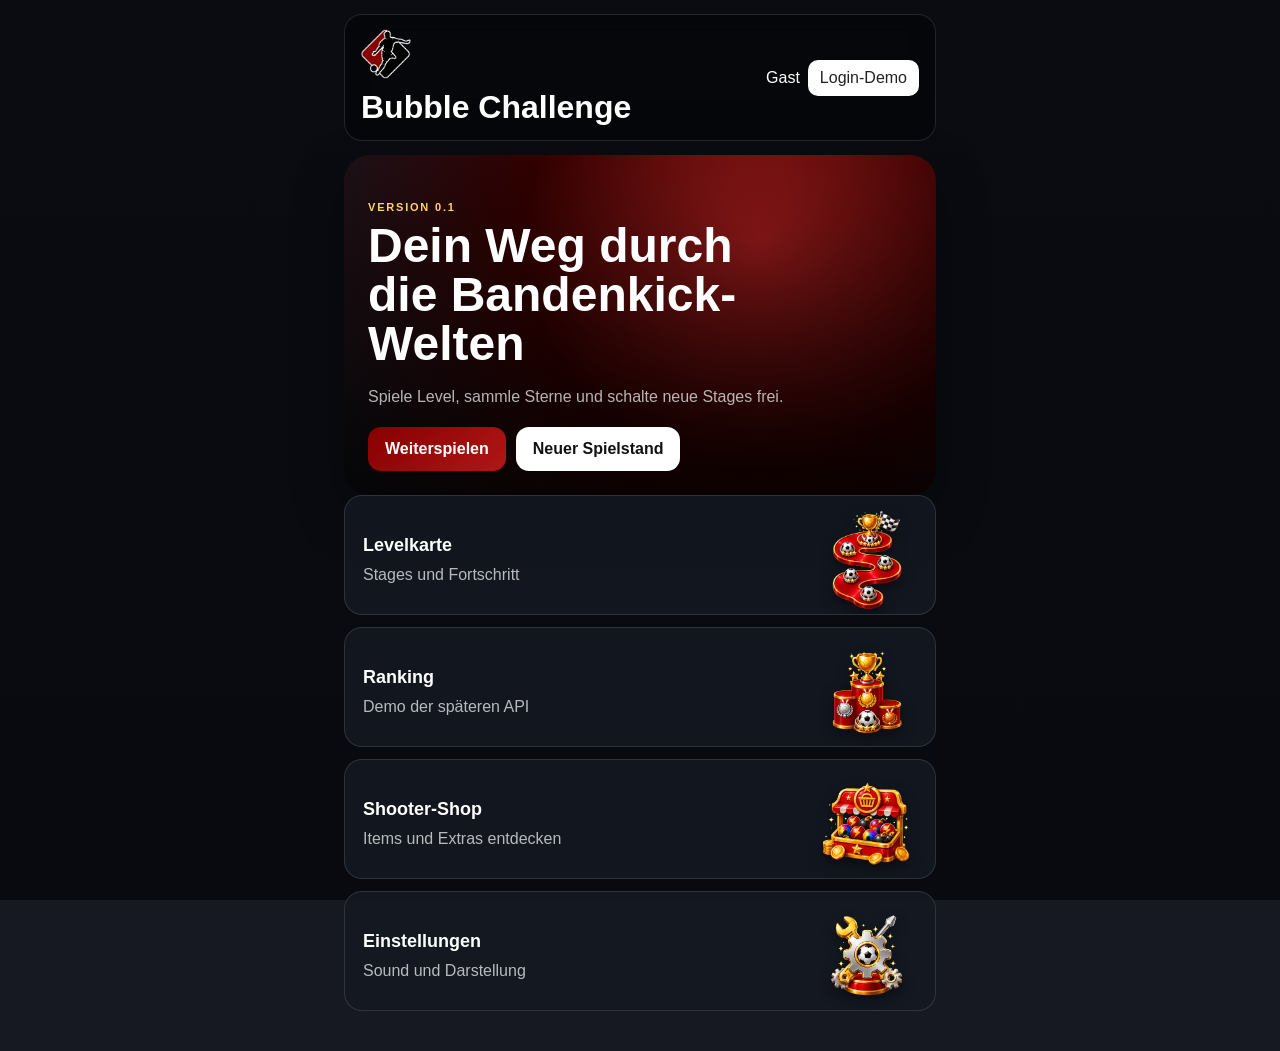
==== index-1.html @ 8bb531a6 "Glücksrad bis Animation unten fertig" ====
<!DOCTYPE html>
<html lang="de">
<head>
  <meta charset="UTF-8">
  <meta name="viewport" content="width=device-width, initial-scale=1.0">

  <title>Bandenkick Bubble Challenge</title>

  <link rel="stylesheet" href="style.css">
</head>

<body>
<div id="app">
  <header class="app-header">
    <div class="brand-block">
      <img src="assets/logos/LigaLogoBordered.png" class="game-logo" alt="Bandenkick Logo">
      <h1>Bubble Challenge</h1>
    </div>

    <div class="profile-block">
      <span id="profileName">Gast</span>
      <button id="loginButton" class="small-button">Login-Demo</button>
    </div>
  </header>

  <main>
    <section id="homeScreen" class="screen">
      <div class="hero-card">
        <div class="hero-content">
          <span class="eyebrow">VERSION 0.1</span>
          <h2>Dein Weg durch die Bandenkick-Welten</h2>
          <p>
            Spiele Level, sammle Sterne und schalte neue Stages frei.
          </p>

          <div class="hero-actions">
            <button id="continueButton" class="primary-button">Weiterspielen</button>
            <button id="newGameButton" class="secondary-button">Neuer Spielstand</button>
          </div>
        </div>
      </div>

      <div class="home-grid">
        <button
    id="openMapButton"
    class="menu-card has-image">

    <div class="menu-card-text">

        <strong>
            Levelkarte
        </strong>

        <span>
            Stages und Fortschritt
        </span>

    </div>

    <img
        class="menu-card-image"
        src="assets/ui/levelkarte-bandenkick.png"
        alt="Levelkarte und Fortschritt"
        draggable="false">

</button>

        <button
    id="openRankingButton"
    class="menu-card has-image">

    <div class="menu-card-text">

        <strong>
            Ranking
        </strong>

        <span>
            Demo der späteren API
        </span>

    </div>

    <img
        class="menu-card-image"
        src="assets/ui/ranking-bandenkick.png"
        alt="Ranking und Bestenliste"
        draggable="false">

</button>
        <button
    id="openShopButton"
    class="menu-card has-image">

    <div class="menu-card-text">

        <strong>
            Shooter-Shop
        </strong>

        <span>
            Items und Extras entdecken
        </span>

    </div>

    <img
        class="menu-card-image"
        src="assets/ui/shop-bandenkick.png"
        alt="Shooter-Shop mit Items und Extras"
        draggable="false">

</button>

        <button
    id="openSettingsButton"
    class="menu-card has-image">

    <div class="menu-card-text">

        <strong>
            Einstellungen
        </strong>

        <span>
            Sound und Darstellung
        </span>

    </div>

    <img
        class="menu-card-image"
        src="assets/ui/einstellungen-bandenkick.png"
        alt="Einstellungen"
        draggable="false">

</button>
      </div>
    </section>

    <section id="mapScreen" class="screen hidden">
      <div class="screen-toolbar">
        <button class="back-button" data-back="home">← Start</button>
        <div>
          <span class="eyebrow">FORTSCHRITT</span>
          <h2 id="stageTitle">Stage 1</h2>
        </div>
        <span id="starCounter">0 ⭐</span>
      </div>

      <div id="stageBanner" class="stage-banner">
        <button id="previousStage" aria-label="Vorherige Stage">‹</button>
        <div>
          <strong id="stageName">Bandenkick Arena</strong>
          <span id="stageRange">Level 1–10</span>
        </div>
        <button id="nextStage" aria-label="Nächste Stage">›</button>
      </div>

      <div class="progress-card">
        <div class="progress-labels">
          <span id="progressText">0 von 10 abgeschlossen</span>
          <span id="progressPercent">0 %</span>
        </div>
        <div class="progress-track">
          <div id="progressFill"></div>
        </div>
      </div>

      <div id="levelMap" class="level-map"></div>
    </section>

    <section id="levelScreen" class="screen hidden">
      <div class="screen-toolbar">
        <button class="back-button" data-back="map">← Karte</button>
        <div>
          <span class="eyebrow">LEVELVORSCHAU</span>
          <h2 id="selectedLevelTitle">Level 1</h2>
        </div>
        <span id="selectedStageBadge">Stage 1</span>
      </div>

      <div class="level-preview-card">
        <div id="levelPreviewGraphic" class="level-preview-graphic">
          <h3 id="levelGoalTitle">Ziel</h3>
          <p id="levelGoalText">Erreiche 1.0000 Punkte</p>
         <div id="previewBubbles" class="preview-bubbles"></div>
        <div class="level-data">

    <div class="level-stat">
        <span>Farben</span>
        <strong id="levelColors">3</strong>
    </div>

    <div class="level-stat">
        <span>Zielpunkte</span>
        <strong id="levelTarget">1.000</strong>
    </div>

    <div class="level-stat">
        <span>Beste Sterne</span>
        <strong id="levelBest">–</strong>
    </div>

</div>

        <button id="startLevelButton" class="primary-button">
          Level starten
        </button>
      </div>
    </section>

    <section id="playScreen" class="screen hidden">
      <div class="screen-toolbar">
        <button id="leaveGameButton" class="back-button">← Level</button>
        <div>
          <span class="eyebrow">BUBBLE ENGINE</span>
          <h2 id="playLevelTitle">Level 1</h2>
        </div>
        <div class="play-toolbar-actions">

    <span id="playScore">
        0 Punkte
    </span>

    <button
        id="settingsItemButton"
        class="play-settings-button"
        type="button"
        aria-label="Einstellungen öffnen"
        title="Einstellungen">
        &#9881;
    </button>

</div>
      </div>

      <div class="game-hud">
        <div><span>Ziel</span><strong id="targetScoreDisplay">1.000</strong></div>
        <div><span>Schüsse</span><strong id="shotsDisplay">0</strong></div>
        <div><span>Farben</span><strong id="colorsDisplay">3</strong></div>
      </div>

    <div id="gameContainer" class="game-container">
        <canvas id="gameCanvas" width="480" height="700"></canvas>
    
    
    

<div class="item-bar-wrapper">

    <div class="item-bar">

        <button
            id="switchItemButton"
            class="item-bar-button switch-item locked-item"
            type="button"
            disabled
            aria-label="Ball Switch – gesperrt bis Level 5">
            <img src="assets/ui/ballswitch.png" alt="Ball Switch">
            <span class="item-info-button" data-item="ballswitch">
                i
            </span>
            <span class="item-count">3</span>
            <span class="item-lock-icon" aria-hidden="true">🔒</span>
        </button>

        <button
            id="rainbowItemButton"
            class="item-bar-button rainbow-item locked-item"
            type="button"
            disabled
            aria-label="Regenbogenball – gesperrt bis Level 15">
            <img src="assets/ui/rainbow-ball.png" alt="Regenbogenball">
            <span class="item-info-button" data-item="rainbow">
                i
            </span>
            <span class="item-count">3</span>
            <span class="item-lock-icon" aria-hidden="true">🔒</span>
        </button>

        <button
            id="aimItemButton"
            class="item-bar-button aim-item locked-item"
            type="button"
            disabled
            aria-label="Zielhilfe – gesperrt bis Level 25">
            <img src="assets/ui/lupe.png" alt="Zielhilfe">
            <span class="item-info-button" data-item="aim">
                i
            </span>
            <span class="item-count">3</span>
            <span class="item-lock-icon" aria-hidden="true">🔒</span>
        </button>

        <button
            id="bombItemButton"
            class="item-bar-button bomb-item locked-item"
            type="button"
            disabled
            aria-label="Bombenball – gesperrt bis Level 35">
            <img src="assets/ui/bomb-ball.png" alt="Bombenball">
            <span class="item-info-button" data-item="bomb">
                i
            </span>
            <span class="item-count">3</span>
            <span class="item-lock-icon" aria-hidden="true">🔒</span>
        </button>

        <button
            id="thunderItemButton"
            class="item-bar-button thunder-item locked-item"
            type="button"
            disabled
            aria-label="Thunder Ball – gesperrt bis Level 45">
            <img src="assets/ui/thunder-ball.png" alt="Thunder Ball">
            <span class="item-info-button" data-item="thunder">
                i
            </span>
            <span class="item-count">3</span>
            <span class="item-lock-icon" aria-hidden="true">🔒</span>
        </button>

    </div>

</div>

</div>
 <div
    id="winResultOverlay"
    class="game-result-overlay victory-impact-overlay hidden">

    <div
        class="victory-impact-flash"
        aria-hidden="true">
    </div>

    <div
        class="victory-impact-particles"
        aria-hidden="true">

        <span style="--x:-180px; --y:-130px; --r:-130deg; --delay:0.04s;"></span>
        <span style="--x:-105px; --y:-190px; --r:90deg; --delay:0.10s;"></span>
        <span style="--x:-30px; --y:-215px; --r:160deg; --delay:0.02s;"></span>
        <span style="--x:75px; --y:-195px; --r:220deg; --delay:0.13s;"></span>
        <span style="--x:165px; --y:-125px; --r:280deg; --delay:0.07s;"></span>
        <span style="--x:205px; --y:-25px; --r:350deg; --delay:0.16s;"></span>
        <span style="--x:175px; --y:105px; --r:430deg; --delay:0.05s;"></span>
        <span style="--x:85px; --y:175px; --r:500deg; --delay:0.12s;"></span>
        <span style="--x:0px; --y:210px; --r:570deg; --delay:0.02s;"></span>
        <span style="--x:-95px; --y:175px; --r:640deg; --delay:0.15s;"></span>
        <span style="--x:-175px; --y:100px; --r:710deg; --delay:0.08s;"></span>
        <span style="--x:-210px; --y:-15px; --r:780deg; --delay:0.18s;"></span>

    </div>

    <div class="game-result-card victory-impact-card">

        <span class="eyebrow victory-impact-eyebrow">
            ERGEBNIS
        </span>

        <div
            id="itemUnlockReward"
            class="item-unlock-reward hidden"
            aria-live="polite">

            <span class="item-unlock-title">
                ITEM FREIGESCHALTET!
            </span>

            <div class="item-unlock-image-wrapper">

                <span
                    class="item-unlock-glow"
                    aria-hidden="true">
                </span>

                <img
                    id="itemUnlockImage"
                    class="item-unlock-image"
                    alt="">

            </div>

            <strong id="itemUnlockName"></strong>

        </div>

        <div
            class="victory-impact-symbol"
            aria-hidden="true">
            ✓
        </div>

        <h3
            id="winResultTitle"
            class="victory-impact-title">
            Level geschafft!
        </h3>

        <div
            id="winResultStars"
            class="result-stars victory-impact-stars"
            aria-live="polite">
        </div>

        <p
            id="winResultText"
            class="victory-impact-text">
        </p>

        <div class="result-actions victory-impact-actions">

            <button
                id="retryLevelButton"
                class="secondary-button">
                Wiederholen
            </button>

            <button
                id="resultMapButton"
                class="primary-button">
                Zur Karte
            </button>

            <button
                id="nextLevelButton"
                class="primary-button">
                Nächstes Level
            </button>

        </div>

    </div>

</div>

      <div id="loseShotsOverlay" class="game-result-overlay hidden">
    <div class="game-result-card">
        <span class="eyebrow">ERGEBNIS</span>
        <h3 id="loseShotsTitle">Leider verloren!</h3>

        <div id="loseShotsStars" class="result-stars"></div>

        <p id="loseShotsText">
            Zu viele Schüsse verbraucht.
        </p>

        <div class="result-actions">
            <button id="retryShotsButton" class="secondary-button">
                Wiederholen
            </button>

            <button id="shotsMapButton" class="primary-button">
                Zur Karte
            </button>
        </div>
    </div>
</div>


<div id="loseBoundaryOverlay" class="game-result-overlay hidden">
    <div class="game-result-card">
        <span class="eyebrow">ERGEBNIS</span>
        <h3 id="loseBoundaryTitle">Leider verloren!</h3>

        <div class="result-stars"></div>

        <p id="loseBoundaryText">
            Die Kugeln haben die untere Spielfeldgrenze erreicht.
        </p>

        <div class="result-actions">
            <button id="retryBoundaryButton" class="secondary-button">
                Wiederholen
            </button>

            <button id="boundaryMapButton" class="primary-button">
                Zur Karte
            </button>
        </div>
    </div>
</div>

      <div id="stageCompleteOverlay" class="hidden">

    <div class="stage-complete-card">

        <div class="stage-confetti">
            🎉
        </div>

        <div class="stage-trophy">
            🏆
        </div>

        <h2>Glückwunsch!</h2>

        <h3 id="stageCompleteName">
            Stage geschafft!
        </h3>

        <p id="stageCompleteText">
            Du hast diese Themenwelt gemeistert!
        </p>

        <div class="stage-stars" id="stageCompleteStars">
            ⭐⭐⭐
        </div>

        <button id="stageCompleteButton">
            Weiter
        </button>

    </div>

    </div>

      <!--
    
      <p class="info-note">
        Mit Maus oder Finger zielen und zum Schießen tippen. Mindestens
        drei gleichfarbige Kugeln entfernen sich.
      </p>
      
      -->
    </section>

    <section id="themesScreen" class="screen hidden">
      <div class="screen-toolbar">
        <button class="back-button" data-back="home">← Start</button>
        <div>
          <span class="eyebrow">DESIGN</span>
          <h2>Themes</h2>
        </div>
        <span id="activeThemeLabel">Arena</span>
      </div>

      <div id="themeList" class="theme-list"></div>

      <div class="config-help">
        <h3>Eigene Grafiken</h3>
        <p>
          Später trägst du in der JavaScript-Datei unter
          <code>GAME_CONFIG.assets</code> nur die URLs deiner Bilder ein.
        </p>
      </div>
    </section>

    <section id="rankingScreen" class="screen hidden">
      <div class="screen-toolbar">
        <button class="back-button" data-back="home">← Start</button>
        <div>
          <span class="eyebrow">BANDENKICK</span>
          <h2>Ranking-Demo</h2>
        </div>
        <span>Top 10</span>
      </div>

      <div id="rankingList" class="ranking-list"></div>

      <p class="info-note">
        Aktuell sind dies Demodaten. Später kommen sie über die
        Bandenkick-API aus eurer Datenbank.
      </p>
    </section>

    <section id="shopScreen" class="screen hidden">

    <div class="screen-toolbar">

        <button
            class="back-button"
            data-back="home">
            ← Start
        </button>

        <div>
            <span class="eyebrow">BANDENKICK</span>
            <h2>Shooter-Shop</h2>
        </div>

        <span>SHOP</span>

</div>

<div
    id="shopOffers"
    class="shop-offers">
</div>

</section>

    <section id="settingsScreen" class="screen hidden">
      <div class="screen-toolbar">
        <button class="back-button" data-back="home">← Start</button>
        <div>
          <span class="eyebrow">OPTIONEN</span>
          <h2>Einstellungen</h2>
        </div>
        <span>lokal</span>
      </div>

      <div class="settings-card">
        <label>
          <span>Musik</span>
          <input id="musicSetting" type="checkbox">
        </label>

        <label>
          <span>Soundeffekte</span>
          <input id="soundSetting" type="checkbox">
        </label>

        <label>
          <span>Zielhilfe</span>
          <input id="aimSetting" type="checkbox">
        </label>
        <div class="setting-row">
              <div class="speed-option" data-speed="slow">Langsam</div>
              <div class="speed-option active" data-speed="normal">Normal</div>
              <div class="speed-option" data-speed="fast">Schnell</div>
        </div>

        <button id="resetProgressButton" class="danger-button">
          Spielstand zurücksetzen
        </button>
      </div>
    </section>
  </main>

  <div id="itemInfoPopup" class="item-info-popup hidden">

    <div class="item-info-card">

        <button id="closeItemInfo">
            ✕
        </button>


        <img id="itemInfoImage">


        <h2 id="itemInfoTitle">
            Ball Switch
        </h2>


        <p id="itemInfoText">
            Tausche deine aktuelle Kugel mit der nächsten Kugel.
        </p>
    </div>

</div>

  <div id="toast" class="toast hidden"></div>
</div>

<script type="module" src="./script.js"></script>
<script type="module" src="./js/main.js"></script>

</body>
</html>
---- style.css ----
:root {
  --brand: #860000;
  --brand-dark: #530000;
  --silver: #656f7c;
  --gold: #ffd45c;
  --green: #2dbb69;
  --page-bg: #161921;
  --card-bg: rgba(20, 24, 34, 0.88);
  --text: #ffffff;
  --muted: rgba(255, 255, 255, 0.7);
  --app-background: none;
  --stage-background: none;
  --map-background: none;
}

* {
  box-sizing: border-box;
}

body {
  margin: 0;
  min-height: 100vh;
  color: var(--text);
  font-family: Arial, Helvetica, sans-serif;
  background:
    linear-gradient(rgba(7, 9, 14, 0.84), rgba(7, 9, 14, 0.94)),
    var(--app-background),
    var(--page-bg);
  background-size: cover;
  background-position: center;
  background-attachment: fixed;
}

button,
input {
  font: inherit;
}

button {
  border: 0;
  cursor: pointer;
}

button:disabled {
  cursor: not-allowed;
  opacity: 0.35;
}

.hidden {
  display: none !important;
}

#app {
  width: min(100%, 620px);
  min-height: 100vh;
  margin: 0 auto;
  padding: 14px 14px 40px;
}

.app-header,
.screen-toolbar {
  display: flex;
  align-items: center;
  justify-content: space-between;
  gap: 12px;
  padding: 14px 16px;
  border: 1px solid rgba(255, 255, 255, 0.12);
  border-radius: 18px;
  background: rgba(0, 0, 0, 0.38);
  backdrop-filter: blur(10px);
}

.app-header {
  margin-bottom: 14px;
}

.brand-kicker,
.eyebrow {
  color: var(--gold);
  font-size: 11px;
  font-weight: 900;
  letter-spacing: 1.8px;
}

.brand-block h1,
.screen-toolbar h2 {
  margin: 3px 0 0;
}

.profile-block {
  display: flex;
  align-items: center;
  gap: 8px;
}

.small-button,
.back-button {
  padding: 9px 12px;
  border-radius: 10px;
  color: #222;
  background: #fff;
}

.hero-card {
  min-height: 340px;
  display: flex;
  align-items: flex-end;
  padding: 24px;
  overflow: hidden;
  border-radius: 26px;
  background:
    linear-gradient(180deg, rgba(0, 0, 0, 0.08), rgba(0, 0, 0, 0.78)),
    var(--hero-background, none),
    radial-gradient(circle at 70% 25%, #a51c1c, #360000 48%, #151821);
  background-size: cover;
  background-position: center;
  box-shadow: 0 20px 50px rgba(0, 0, 0, 0.35);
}

.hero-content h2 {
  max-width: 420px;
  margin: 7px 0 10px;
  font-size: clamp(30px, 7vw, 48px);
  line-height: 1.02;
}

.hero-content p {
  max-width: 430px;
  color: var(--muted);
  line-height: 1.5;
}

.hero-actions,
.test-actions {
  display: flex;
  flex-wrap: wrap;
  gap: 10px;
  margin-top: 18px;
}

.primary-button,
.secondary-button,
.test-actions button,
.danger-button {
  padding: 13px 17px;
  border-radius: 13px;
  font-weight: 800;
}

.primary-button {
  color: #fff;
  background: linear-gradient(135deg, var(--brand), #b11616);
}

.secondary-button {
  color: #111;
  background: #fff;
}

.home-grid {
  display: grid;
  grid-template-columns: 1fr;
  gap: 12px;
}

.menu-card {
  min-height: 118px;
  padding: 18px;
  text-align: left;
  border: 1px solid rgba(255, 255, 255, 0.12);
  border-radius: 18px;
  color: #fff;
  background: var(--card-bg);
}

.menu-card strong,
.menu-card span {
  display: block;
}

.menu-card strong {
  margin-bottom: 8px;
  font-size: 18px;
}

.menu-card span {
  color: var(--muted);
  line-height: 1.35;
}

.screen-toolbar {
  margin-bottom: 12px;
}

.stage-banner {
  display: grid;
  grid-template-columns: 48px 1fr 48px;
  align-items: center;
  gap: 10px;
  min-height: 135px;
  padding: 18px;
  text-align: center;
  border-radius: 22px;
  background:
    linear-gradient(rgba(82, 0, 0, 0.55), rgba(20, 0, 0, 0.78)),
    var(--stage-background),
    linear-gradient(135deg, var(--brand), var(--brand-dark));
  background-size: cover;
  background-position: center;
}

.stage-banner button {
  width: 46px;
  height: 46px;
  padding: 0;
  border-radius: 50%;
  color: #fff;
  font-size: 28px;
  background: rgba(255, 255, 255, 0.16);
}

.stage-banner strong,
.stage-banner span {
  display: block;
}

.stage-banner strong {
  margin-bottom: 6px;
  font-size: 24px;
}

.stage-banner span {
  color: var(--muted);
}

.progress-card,
.level-preview-card,
.play-placeholder,
.config-help,
.settings-card {
  margin-top: 12px;
  padding: 18px;
  border: 1px solid rgba(255, 255, 255, 0.12);
  border-radius: 20px;
  background: var(--card-bg);
}

.progress-labels {
  display: flex;
  justify-content: space-between;
  gap: 10px;
}

.progress-track {
  height: 14px;
  margin-top: 10px;
  overflow: hidden;
  border-radius: 999px;
  background: rgba(255, 255, 255, 0.12);
}

#progressFill {
  width: 0;
  height: 100%;
  border-radius: inherit;
  background: linear-gradient(90deg, #f08b27, var(--gold));
  transition: width 0.35s ease;
}

.level-map {
  position: relative;
  width: 100%;
  max-width: 530px;
  aspect-ratio: 9 / 16;
  margin: 0 auto;
  overflow: hidden;
  border-radius: 28px;

  background-position: center;
  background-size: 100% 100%;
  background-repeat: no-repeat;
  background-image:
    linear-gradient(rgba(17, 20, 32, 0.32), rgba(17, 20, 32, 0.72)),
    var(--map-background),
    linear-gradient(#596882, #252a3d);
}

.level-row {
  position: absolute;
  display: flex;
  align-items: center;
  justify-content: center;
  min-height: 66px;
  width: 66px;
  padding: 0;
  transform: translate(-50%, -50%);
}

/* Positionen der zehn Level auf der Map */

.level-row:nth-child(1) {
  left: 20%;
  top: 7%;
}

.level-row:nth-child(2) {
  left: 37%;
  top: 19%;
}

.level-row:nth-child(3) {
  left: 60%;
  top: 22%;
}

.level-row:nth-child(4) {
  left: 72%;
  top: 35%;
}

.level-row:nth-child(5) {
  left: 50%;
  top: 45%;
}

.level-row:nth-child(6) {
  left: 30%;
  top: 53%;
}

.level-row:nth-child(7) {
  left: 20%;
  top: 68%;
}

.level-row:nth-child(8) {
  left: 47%;
  top: 73%;
}

.level-row:nth-child(9) {
  left: 70%;
  top: 82%;
}

.level-row:nth-child(10) {
  left: 50%;
  top: 94%;
}

.level-button {
  position: relative;
  width: 62px;
  height: 62px;
  padding: 0;
  border: 4px solid rgba(255, 255, 255, 0.72);
  border-radius: 50%;
  color: #fff;
  font-size: 19px;
  font-weight: 900;
  background: linear-gradient(#ffbd49, #e56f16);
  box-shadow: 0 6px 0 #993e0f, 0 11px 20px rgba(0, 0, 0, 0.35);
}

.level-button.completed {
  background: linear-gradient(#68e194, #219d58);
  box-shadow: 0 6px 0 #126d39, 0 11px 20px rgba(0, 0, 0, 0.35);
}

.level-button.current {
  animation: pulse 1.35s infinite;
}

.level-button.locked {
  background: linear-gradient(#737373, #3d3d3d);
  box-shadow: 0 6px 0 #202020, 0 11px 20px rgba(0, 0, 0, 0.35);
}

.level-stars {
  position: absolute;
  top: -19px;
  left: 50%;
  width: 90px;
  transform: translateX(-50%);
  color: var(--gold);
  font-size: 16px;
  letter-spacing: -2px;
}

.level-preview-card {
  text-align: center;
}

.level-preview-graphic {
  min-height: 230px;
  display: grid;
  place-items: center;
  border-radius: 18px;
  background:
    linear-gradient(rgba(0, 0, 0, 0.12), rgba(0, 0, 0, 0.48)),
    var(--level-background, none),
    linear-gradient(135deg, #4e596d, #202432);
  background-size: cover;
  background-position: center;
}

#levelGoalText {
    width: min(calc(100% - 28px), 420px);

    margin: 0;
    padding: 13px 17px;

    border-radius: 13px;

    color: #ffffff;
    background: linear-gradient(
        135deg,
        var(--brand),
        #b11616
    );

    font-size: 16px;
    font-weight: 800;
    line-height: 1.35;
    text-align: center;

    box-shadow: 0 6px 18px rgba(0, 0, 0, 0.35);
}

.preview-bubbles {

display:flex;

justify-content:center;

align-items:center;

gap:6px;

width:100%;

margin:10px 0;

}

.preview-bubbles img {

  width:clamp(24px, 7vw, 32px);

  height:clamp(24px, 7vw, 32px);
  
  object-fit:contain;
  
  display:block;

}

.level-data {

    display:grid;

    grid-template-columns:repeat(3, 1fr);

    gap:6px;

    width:100%;

    margin-top:12px;

}

.level-stat {

    display:flex;

    flex-direction:column;

    align-items:center;

    justify-content:center;

    min-width:0;

}


.level-stat span {

    white-space:nowrap;

    font-size:12px;

}


.level-stat strong {

    white-space:nowrap;

    font-size:18px;

}

.level-data div {

  display:flex;

  justify-content:center;

  align-items:center;

  gap:6px;

  min-width:0;

  white-space:nowrap;

}

.level-data strong {

  white-space:nowrap;

  font-size:18px;

}

.level-data span {

  white-space:nowrap;

  font-size:14px;

}

.info-note {
  color: var(--muted);
  font-size: 13px;
  line-height: 1.5;
}

.play-placeholder {
  text-align: center;
}

.placeholder-board {
  position: relative;
  min-height: 430px;
  padding-top: 35px;
  overflow: hidden;
  border-radius: 20px;
  background:
    linear-gradient(rgba(0, 0, 0, 0.05), rgba(0, 0, 0, 0.45)),
    var(--game-background, none),
    linear-gradient(#4b5870, #171b27);
  background-size: cover;
  background-position: center;
}

.placeholder-row {
  display: flex;
  justify-content: center;
  gap: 7px;
  margin-bottom: 7px;
}

.placeholder-row.shifted {
  transform: translateX(20px);
}

.placeholder-row i {
  width: 36px;
  height: 36px;
}

.placeholder-row i:nth-child(2n) {
  background: radial-gradient(circle at 30% 25%, #fff, #ffd548 25%, #9a6e00 76%);
}

.placeholder-row i:nth-child(3n) {
  background: radial-gradient(circle at 30% 25%, #fff, #4a95ff 25%, #16417a 76%);
}

.placeholder-cannon {
  position: absolute;
  bottom: 28px;
  left: 50%;
  transform: translateX(-50%);
  color: #fff;
  font-size: 70px;
}

.theme-list {
  position: relative;

  display: grid;

  grid-template-columns: repeat(2, 1fr);

  width: 60%;

  margin: 0 auto;

  grid-auto-rows: 150px;

  gap: 0;

  padding: 30px 0 80px;
}

.theme-card.active {
  border-color: var(--gold);
}

.theme-card strong,
.theme-card span {
  display: block;
}

.theme-card span {
  margin-top: 5px;
  color: rgba(255, 255, 255, 0.78);
}

.ranking-list {
  overflow: hidden;
  border-radius: 18px;
  background: var(--card-bg);
}

.ranking-row {
  display: grid;
  grid-template-columns: 48px 1fr auto;
  gap: 10px;
  align-items: center;
  padding: 14px 16px;
  border-bottom: 1px solid rgba(255, 255, 255, 0.08);
}

.ranking-row.me {
  background: rgba(134, 0, 0, 0.45);
}

.settings-card {
  display: grid;
  gap: 12px;
}

.settings-card label {
  display: flex;
  align-items: center;
  justify-content: space-between;
  gap: 12px;
  padding: 15px;
  border-radius: 14px;
  background: rgba(255, 255, 255, 0.07);
}

.settings-card input {
  width: 22px;
  height: 22px;
}

.danger-button {
  margin-top: 8px;
  color: #fff;
  background: #a21c1c;
}

.toast {
  position: fixed;
  right: 20px;
  bottom: 20px;
  left: 20px;
  width: min(calc(100% - 40px), 440px);
  margin: 0 auto;
  padding: 14px 16px;
  border-radius: 14px;
  color: #151515;
  text-align: center;
  font-weight: 800;
  background: #fff;
  box-shadow: 0 15px 40px rgba(0, 0, 0, 0.35);
}

code {
  color: var(--gold);
}

@keyframes pulse {
  0%, 100% { transform: scale(1); }
  50% { transform: scale(1.12); }
}

@media (max-width: 500px) {
  .home-grid {
    grid-template-columns: 1fr;
  }

  .app-header {
    align-items: flex-start;
  }

  .profile-block {
    flex-direction: column;
    align-items: flex-end;
  }

  .level-data {
    grid-template-columns: 1fr;
  }
}


/* =========================================================
   VERSION 0.2 – BUBBLE-SHOOTER-ENGINE
   ========================================================= */

.game-hud {
  display: grid;
  grid-template-columns: repeat(3, 1fr);
  gap: 9px;
  margin-bottom: 10px;
}

.game-hud div {
  padding: 11px 8px;
  text-align: center;
  border: 1px solid rgba(255,255,255,.1);
  border-radius: 13px;
  background: rgba(0,0,0,.35);
}

.game-hud span,
.game-hud strong {
  display: block;
}

.game-hud span {
  margin-bottom: 4px;
  color: var(--muted);
  font-size: 11px;
  text-transform: uppercase;
  letter-spacing: 1px;
}

.game-container {
  position: relative;
  overflow: hidden;
  border-radius: 22px;
  background:
    linear-gradient(rgba(0,0,0,.08), rgba(0,0,0,.32)),
    var(--game-background, none),
    linear-gradient(#4b5870, #171b27);
  background-size: cover;
  background-position: center;
  box-shadow: 0 18px 44px rgba(0,0,0,.35);
}

#gameCanvas {
  display: block;
  width: 100%;
  height: auto;
  touch-action: none;
}

.game-result-overlay {
    position: fixed;
    inset: 0;

    display: flex;
    justify-content: center;
    align-items: center;

    padding: 20px;

    background: rgba(0,0,0,.68);

    z-index: 9999;
}

.game-result-card {

    width: min(90vw, 420px);

    max-height: 85vh;

    overflow-y: auto;

    padding: 24px;

    text-align:center;

    border-radius:22px;

    color:#1c1c1c;

    background:#fff;

    box-shadow:0 20px 50px rgba(0,0,0,.4);
}

.game-result-card h3 {
  margin: 8px 0;
  font-size: 20px;
}

.result-stars {
  margin: 10px 0;
  color: #f3b51b;
  font-size: 40px;
  letter-spacing: 4px;
}

.result-actions {
  display: flex;
  justify-content: center;
  gap: 3px;
  margin-top: 18px;
}

.game-logo {
  width: 50px;
  height: auto;
  display: block;
  margin-bottom: 10px;
}

.theme-card {

  width: 105px;
  height: 105px;

  padding: 10px;

  display:flex;
  justify-content:center;
  align-items:center;

  position:relative;

  border:3px solid transparent;
  border-radius:18px;

  overflow:visible;

}

.theme-card-text {

  position:absolute;

  top:125px;

  width:150px;

  display:flex;
  flex-direction:column;

  align-items:center;

  text-align:center;

}

.theme-card-logo {

  width:75px;
  height:75px;

  object-fit:contain;

}

.theme-card-status {
  justify-self: end;
  white-space: nowrap;
}

.speed-options {
    display: grid;
    grid-template-columns: repeat(3, 1fr);
    gap: 10px;
    width: 100%;
}

.speed-option {
    padding: 14px 6px;
    text-align: center;
    background: #252833;
    border: 2px solid transparent;
    border-radius: 14px;
    font-size: 16px;
    cursor: pointer;
    user-select: none;
}

.speed-option.active {
    border-color: #860000;
    background: #30252a;
}

.item-bar-wrapper {

    width:100%;

    display:flex;

    justify-content:center;

    overflow:hidden;

}

.item-bar {

    display:flex;

    justify-content:flex-start;
    align-items:center;

    gap:10px;

    width:max-content;

    min-width:100%;

    padding:10px 14px;

    margin:10px auto 0;

    overflow-x:auto;

    scrollbar-width:none;

}

.item-bar::-webkit-scrollbar {
    display:none;
}


.item-bar-button {
    position: relative;

    width: 58px;
    height: 58px;

    display: flex;
    justify-content: center;
    align-items: center;

    border: 2px solid rgba(255, 255, 255, 0.25);
    border-radius: 14px;
    background: rgba(255, 255, 255, 0.1);

    font-size: 25px;
    cursor: pointer;
}

.item-bar-button img {
    width: 44px;
    height: 44px;
    object-fit: contain;
}

.item-count {
    position: absolute;
    right: -5px;
    bottom: -5px;

    min-width: 22px;
    height: 22px;
    padding: 0 4px;

    display: flex;
    justify-content: center;
    align-items: center;

    border-radius: 50%;
    background: #860000;
    color: white;

    font-size: 13px;
    font-weight: bold;
}

.item-lock-icon {
    display: none;
}

.item-bar-button.locked-item {
    opacity: 1;
    color: #fff;
    font-size: 27px;
    cursor: not-allowed;
    border-color: rgba(255, 255, 255, 0.72);
    background: linear-gradient(#737373, #3d3d3d);
    box-shadow: 0 5px 0 #202020, 0 9px 16px rgba(0, 0, 0, 0.35);
}

.item-bar-button.locked-item img,
.item-bar-button.locked-item .item-info-button,
.item-bar-button.locked-item .item-count {
    display: none;
}

.item-bar-button.locked-item .item-lock-icon {
    display: block;
}

/* ==========================
   STAGE COMPLETE POPUP
========================== */

#stageCompleteOverlay {
    position: fixed;
    inset: 0;
    background: rgba(0,0,0,0.75);
    display: flex;
    align-items: center;
    justify-content: center;
    z-index: 9999;
}


#stageCompleteOverlay.hidden {
    display: none;
}


.stage-complete-card {

    width: 320px;
    max-width: 85%;

    background: white;
    border-radius: 24px;

    padding: 30px;

    text-align: center;

    animation: stagePopup 0.6s ease-out;

    box-shadow:
    0 0 40px rgba(255,180,0,0.6);
}


.stage-confetti {
    font-size: 45px;

    animation:
    confettiBounce 1s infinite;
}


.stage-trophy {

    font-size: 70px;

    animation:
    trophyPulse 1.2s infinite;
}


#stageCompleteOverlay h2 {

    font-size: 32px;
    margin: 10px 0;

}


#stageCompleteOverlay h3 {

    color:#860000;
    font-size:24px;

}


.stage-stars {

    font-size:35px;
    margin:20px;

}


#stageCompleteButton {

    background:#860000;
    color:white;

    border:none;

    padding:12px 30px;

    border-radius:20px;

    font-size:18px;

}


@keyframes stagePopup {

    0% {

        transform:scale(0.3);
        opacity:0;

    }


    70% {

        transform:scale(1.1);

    }


    100% {

        transform:scale(1);
        opacity:1;

    }

}


@keyframes trophyPulse {

    0%,100% {

        transform:scale(1);

    }

    50% {

        transform:scale(1.15);

    }

}


@keyframes confettiBounce {

    0%,100% {

        transform:translateY(0);

    }

    50% {

        transform:translateY(-15px);

    }

}

/* =========================================================
   DESKTOP / LAPTOP – SPIELFELD AN BILDSCHIRMHÖHE ANPASSEN
   Die mobile Ansicht bleibt unverändert.
   ========================================================= */

@media (min-width: 768px) {

  #playScreen .game-container {
    /*
     * Verfügbare Höhe:
     * 100vh minus Header, Toolbar, HUD, Itembar und Abstände.
     *
     * Canvas-Verhältnis:
     * 480 / 700
     */
    width: min(
      100%,
      calc((100vh - 245px) * 480 / 700)
    );

    max-width: 530px;
    margin-left: auto;
    margin-right: auto;
  }

  #playScreen #gameCanvas {
    display: block;
    width: 100%;
    height: auto;
  }

  #playScreen .item-bar {
    width: 100%;
  }
}

.theme-active-mark {

position:absolute;

top:-10px;
right:-10px;

width:30px;
height:30px;

display:flex;
align-items:center;
justify-content:center;

border-radius:50%;

background:var(--gold);
color:#111;

font-weight:900;

}

.theme-path-arrow {

    display:flex;
    align-items:center;
    justify-content:center;

    font-size:22px;

    color:var(--gold);

    pointer-events:none;

    z-index:10;

}

.preview-ball-image {
    width:48px;
    height:48px;
    object-fit:contain;
}

.item-info-button {

    position: absolute;

    top: -10px;
    right: -10px;

    width: 20px;
    height: 20px;

    display:flex;
    justify-content:center;
    align-items:center;

    border-radius:50%;

    background:rgba(231, 213, 213, 0.9);
    opacity:65%;

    color:#222;

    font-size:14px;
    font-weight:bold;

    z-index:5;

    cursor:pointer;
}

.item-info-popup {

    position: fixed;

    inset: 0;

    display:flex;

    justify-content:center;

    align-items:center;

    background:rgba(0,0,0,0.75);

    z-index:9999;

}

.item-info-card {

    width:min(90vw,420px);

    padding:25px;

    border-radius:22px;

    background:
    linear-gradient(
    145deg,
    #1b1f2b,
    #090b10
    );

    border:2px solid var(--gold);

    color:white;

    text-align:center;

    box-shadow:
    0 20px 60px rgba(0,0,0,.8);

}

/* =========================================================
   ITEM FREIGESCHALTET – GEWINN-POPUP
   ========================================================= */

.item-unlock-reward {
    position: relative;
    overflow: hidden;

    margin: 14px 0 18px;
    padding: 14px 16px 12px;

    color: #fff;
    text-align: center;

    border: 2px solid #ffd45c;
    border-radius: 20px;

    background:
        radial-gradient(
            circle at center,
            rgba(255, 212, 92, 0.24),
            transparent 48%
        ),
        linear-gradient(
            145deg,
            #280000,
            #860000 58%,
            #3c0000
        );

    box-shadow:
        0 0 22px rgba(255, 212, 92, 0.55),
        inset 0 0 18px rgba(255, 255, 255, 0.12);

    animation:
        itemUnlockCardIn 0.7s
        cubic-bezier(0.2, 0.9, 0.3, 1.25);
}


/* Drehende Lichtstrahlen */

.item-unlock-reward::before {
    content: "";

    position: absolute;
    top: 32px;
    left: 50%;

    width: 155px;
    height: 155px;

    border-radius: 50%;

    background:
        repeating-conic-gradient(
            rgba(255, 212, 92, 0.18) 0deg 10deg,
            transparent 10deg 24deg
        );

    animation: itemUnlockRays 8s linear infinite;
}


/* Einmaliger Glanz über der Karte */

.item-unlock-reward::after {
    content: "";

    position: absolute;
    top: -30%;
    left: -60%;

    width: 35%;
    height: 160%;

    background:
        linear-gradient(
            90deg,
            transparent,
            rgba(255, 255, 255, 0.42),
            transparent
        );

    transform: rotate(18deg);

    animation: itemUnlockShine 1.4s ease-out 0.25s;
}


.item-unlock-title {
    position: relative;
    z-index: 2;

    display: block;

    color: #ffd45c;

    font-size: 18px;
    font-weight: 900;
    letter-spacing: 1.4px;

    text-shadow:
        0 2px 5px rgba(0, 0, 0, 0.8),
        0 0 12px rgba(255, 212, 92, 0.75);
}


.item-unlock-image-wrapper {
    position: relative;
    z-index: 2;

    width: 92px;
    height: 92px;

    display: grid;
    place-items: center;

    margin: 8px auto 3px;
}


.item-unlock-glow {
    position: absolute;
    inset: 5px;

    border-radius: 50%;

    background:
        radial-gradient(
            circle,
            rgba(255, 255, 255, 0.9),
            rgba(255, 212, 92, 0.42) 42%,
            transparent 72%
        );

    animation: itemUnlockGlow 1.2s ease-in-out infinite;
}


.item-unlock-image {
    position: relative;
    z-index: 3;

    width: 76px;
    height: 76px;

    object-fit: contain;

    filter:
        drop-shadow(0 5px 7px rgba(0, 0, 0, 0.65))
        drop-shadow(0 0 8px rgba(255, 212, 92, 0.7));

    animation:
        itemUnlockImageIn 0.9s
        cubic-bezier(0.2, 1.2, 0.35, 1.35);
}


#itemUnlockName {
    position: relative;
    z-index: 2;

    display: block;

    color: #fff;

    font-size: 17px;
    font-weight: 900;

    text-shadow: 0 2px 5px rgba(0, 0, 0, 0.8);
}


/* =========================================================
   ANIMATIONEN
   ========================================================= */

@keyframes itemUnlockCardIn {
    0% {
        opacity: 0;
        transform: translateY(-25px) scale(0.75);
    }

    70% {
        opacity: 1;
        transform: translateY(0) scale(1.05);
    }

    100% {
        transform: scale(1);
    }
}


@keyframes itemUnlockImageIn {
    0% {
        opacity: 0;
        transform: scale(0.15) rotate(-25deg);
    }

    65% {
        opacity: 1;
        transform: scale(1.2) rotate(7deg);
    }

    100% {
        transform: scale(1) rotate(0deg);
    }
}


@keyframes itemUnlockGlow {
    0%,
    100% {
        transform: scale(0.9);
        opacity: 0.6;
    }

    50% {
        transform: scale(1.12);
        opacity: 1;
    }
}


@keyframes itemUnlockRays {
    from {
        transform: translateX(-50%) rotate(0deg);
    }

    to {
        transform: translateX(-50%) rotate(360deg);
    }
}


@keyframes itemUnlockShine {
    from {
        left: -60%;
    }

    to {
        left: 135%;
    }
}

/* =========================================================
   EINSTELLUNGEN OBEN RECHTS IM SPIEL
   ========================================================= */

.play-toolbar-actions {
    display: flex;
    align-items: center;
    justify-content: flex-end;

    gap: 7px;

    flex-shrink: 0;
}


.play-toolbar-actions #playScore {
    text-align: right;
    line-height: 1.2;
}


.play-settings-button {
    width: 36px;
    height: 36px;

    flex: 0 0 36px;

    display: grid;
    place-items: center;

    padding: 0;

    border: 1px solid rgba(190, 195, 205, 0.2);
    border-radius: 50%;

    color: rgba(190, 195, 205, 0.75);

    background: rgba(255, 255, 255, 0.04);

    font-family: Arial, Helvetica, sans-serif;
    font-size: 25px;
    font-weight: normal;
    line-height: 1;

    box-shadow:
        inset 0 0 8px rgba(255, 255, 255, 0.03);

    transition:
        color 0.2s ease,
        background 0.2s ease,
        transform 0.15s ease;
}


.play-settings-button:hover {
    color: rgba(225, 228, 234, 0.9);
    background: rgba(255, 255, 255, 0.08);
}


.play-settings-button:active {
    transform: scale(0.9);
}


/* Etwas kompakter auf schmalen Smartphones */

@media (max-width: 420px) {

    .play-toolbar-actions {
        gap: 4px;
    }

    .play-settings-button {
        width: 32px;
        height: 32px;

        flex-basis: 32px;

        font-size: 22px;
    }

}

/* =========================================================
   GRAFIKEN AUF DEN STARTSEITEN-KARTEN
   ========================================================= */

.menu-card.has-image {
    width: 100%;
    min-height: 120px;
    height: 120px;

    display: grid;
    grid-template-columns: minmax(0, 1fr) 100px;
    align-items: center;

    gap: 12px;
    padding: 14px 18px;

    overflow: hidden;
}


.menu-card-text {
    min-width: 0;
    text-align: left;
}


.menu-card.has-image .menu-card-image {
    display: block;

    width: 100px !important;
    max-width: 100px !important;

    height: 100px !important;
    max-height: 100px !important;

    object-fit: contain;

    justify-self: end;

    pointer-events: none;

    filter:
        drop-shadow(0 5px 7px rgba(0, 0, 0, 0.45));
}

/* =========================================================
   SHOOTER-SHOP – ANGEBOTSKARTEN
   ========================================================= */

.shop-offers {
    display: grid;
    grid-template-columns: 1fr;
    gap: 16px;
    margin-top: 14px;
}

.shop-offer-card {
    width: 100%;
    overflow: hidden;

    border: 2px solid rgba(255, 255, 255, 0.16);
    border-radius: 22px;

    background:
        linear-gradient(
            145deg,
            rgba(134, 0, 0, 0.96),
            rgba(66, 0, 0, 0.96)
        );

    box-shadow:
        0 10px 24px rgba(0, 0, 0, 0.35),
        inset 0 1px 0 rgba(255, 255, 255, 0.14);
}

/* Oberer Bereich mit den vier Shop-Items */

.shop-offer-items {
    display: grid;
    grid-template-columns: repeat(4, minmax(0, 1fr));
    align-items: end;
    gap: 8px;

    padding: 16px 10px 12px;

    border-bottom: 1px solid rgba(255, 255, 255, 0.16);

    background:
        linear-gradient(
            180deg,
            rgba(255, 255, 255, 0.13),
            rgba(255, 255, 255, 0.05)
        );
}

.shop-offer-item {
    min-width: 0;

    display: flex;
    flex-direction: column;
    align-items: center;
    justify-content: flex-end;
    gap: 5px;

    text-align: center;
}

.shop-offer-item img {
    display: block;

    width: clamp(52px, 15vw, 76px);
    max-width: 100%;
    height: 70px;

    object-fit: contain;

    filter: drop-shadow(0 5px 5px rgba(0, 0, 0, 0.4));
}

.shop-offer-item strong {
    display: block;

    color: #ffffff;
    font-size: 17px;
    font-weight: 900;
    line-height: 1;

    text-shadow: 0 2px 3px rgba(0, 0, 0, 0.65);
}

/* Untere Reihe mit Paketname und Preis */

.shop-offer-footer {
    display: flex;
    align-items: center;
    justify-content: space-between;
    gap: 12px;

    min-height: 76px;
    padding: 13px 14px;
}

.shop-offer-name {
    min-width: 0;

    color: #ffffff;
    font-size: clamp(15px, 4vw, 18px);
    font-weight: 700;
    line-height: 1.15;

    text-shadow: 0 2px 3px rgba(0, 0, 0, 0.5);
}

.shop-offer-price {
    flex: 0 0 auto;

    min-width: 96px;
    padding: 9px 13px;

    border: 1px solid rgba(255, 255, 255, 0.3);
    border-radius: 999px;

    color: #ffffff;
    font-size: clamp(15px, 3.8vw, 18px);
    font-weight: 700;
    text-align: center;
    white-space: nowrap;

    background:
        linear-gradient(
            180deg,
            #43d77a,
            #159447
        );

    box-shadow:
        0 4px 8px rgba(0, 0, 0, 0.28),
        inset 0 1px 2px rgba(255, 255, 255, 0.28);

    text-shadow: 0 2px 2px rgba(0, 0, 0, 0.4);
}

/* =========================================================
   LEVELGEWINN â€“ VICTORY IMPACT
   ========================================================= */

#winResultOverlay.victory-impact-overlay {
    overflow: hidden;
    isolation: isolate;
    background:
        radial-gradient(circle at center, rgba(134, 0, 0, 0.35), transparent 48%),
        rgba(0, 0, 0, 0.82);
    backdrop-filter: blur(4px);
}

.victory-impact-flash {
    position: absolute;
    z-index: 0;
    top: 50%;
    left: 50%;
    width: 160px;
    height: 160px;
    pointer-events: none;
    border-radius: 50%;
    opacity: 0;
    background:
        radial-gradient(
            circle,
            rgba(255, 255, 255, 0.95) 0%,
            rgba(255, 212, 92, 0.85) 15%,
            rgba(134, 0, 0, 0.72) 42%,
            transparent 72%
        );
    transform: translate(-50%, -50%) scale(0.1);
}

.victory-impact-particles {
    position: absolute;
    z-index: 1;
    inset: 0;
    overflow: hidden;
    pointer-events: none;
}

.victory-impact-particles span {
    position: absolute;
    top: 50%;
    left: 50%;
    width: 8px;
    height: 20px;
    border-radius: 3px;
    opacity: 0;
    background: #ffd45c;
    box-shadow: 0 0 8px rgba(255, 212, 92, 0.8);
    transform: translate(-50%, -50%) scale(0.2) rotate(0deg);
}

.victory-impact-particles span:nth-child(3n + 2) {
    width: 7px;
    height: 14px;
    background: #ffffff;
}

.victory-impact-particles span:nth-child(3n) {
    width: 9px;
    height: 17px;
    background: #b11616;
}

#winResultOverlay .victory-impact-card {
    position: relative;
    z-index: 2;
    overflow-x: hidden;
    color: #ffffff;
    border: 2px solid rgba(255, 212, 92, 0.9);
    background:
        radial-gradient(circle at 50% 25%, rgba(255, 212, 92, 0.16), transparent 38%),
        linear-gradient(145deg, #200000, #860000 58%, #310000);
    box-shadow:
        0 0 0 5px rgba(134, 0, 0, 0.22),
        0 0 35px rgba(255, 212, 92, 0.32),
        0 25px 70px rgba(0, 0, 0, 0.75);
}

#winResultOverlay .victory-impact-card::before {
    content: "";
    position: absolute;
    z-index: 0;
    top: 42%;
    left: 50%;
    width: 430px;
    height: 430px;
    pointer-events: none;
    opacity: 0.28;
    background:
        repeating-conic-gradient(
            rgba(255, 212, 92, 0.24) 0deg 8deg,
            transparent 8deg 22deg
        );
    transform: translate(-50%, -50%);
}

#winResultOverlay .victory-impact-card::after {
    content: "";
    position: absolute;
    z-index: 1;
    top: -35%;
    left: -70%;
    width: 35%;
    height: 180%;
    pointer-events: none;
    opacity: 0;
    background:
        linear-gradient(
            90deg,
            transparent,
            rgba(255, 255, 255, 0.38),
            transparent
        );
    transform: rotate(18deg);
}

#winResultOverlay .victory-impact-card > * {
    position: relative;
    z-index: 2;
}

.victory-impact-eyebrow {
    color: #ffd45c;
}

.victory-impact-symbol {
    width: 72px;
    height: 72px;
    display: grid;
    place-items: center;
    margin: 8px auto 10px;
    border: 3px solid #ffd45c;
    border-radius: 50%;
    color: #ffffff;
    font-size: 42px;
    font-weight: 900;
    line-height: 1;
    background: linear-gradient(145deg, #c51b1b, #650000);
    box-shadow:
        0 0 0 6px rgba(255, 212, 92, 0.12),
        0 0 26px rgba(255, 212, 92, 0.6),
        inset 0 2px 3px rgba(255, 255, 255, 0.28);
    text-shadow: 0 3px 4px rgba(0, 0, 0, 0.55);
}

#winResultOverlay .victory-impact-title {
    margin: 7px 0 5px;
    color: #ffffff;
    font-size: clamp(25px, 7vw, 34px);
    font-weight: 900;
    line-height: 1.05;
    text-transform: uppercase;
    text-shadow:
        0 3px 5px rgba(0, 0, 0, 0.7),
        0 0 18px rgba(255, 212, 92, 0.45);
}

#winResultOverlay .victory-impact-stars {
    min-height: 55px;
    display: flex;
    align-items: center;
    justify-content: center;
    gap: 7px;
    margin: 7px 0;
    letter-spacing: 0;
}

.victory-impact-star {
    display: inline-block;
    color: #ffd45c;
    font-size: 45px;
    line-height: 1;
    opacity: 0;
    filter:
        drop-shadow(0 4px 3px rgba(0, 0, 0, 0.55))
        drop-shadow(0 0 8px rgba(255, 212, 92, 0.8));
    transform: translateY(-55px) scale(0.15) rotate(-35deg);
}

#winResultOverlay .victory-impact-text {
    margin: 8px 0 0;
    color: rgba(255, 255, 255, 0.88);
    font-size: 15px;
    line-height: 1.4;
}

#winResultOverlay .victory-impact-actions {
    position: relative;
    z-index: 3;
    opacity: 0;
    transform: translateY(18px);
}

#winResultOverlay.victory-impact-active {
    animation: victoryOverlayIn 0.45s ease-out both;
}

#winResultOverlay.victory-impact-active .victory-impact-flash {
    animation: victoryFlash 0.8s ease-out both;
}

#winResultOverlay.victory-impact-active .victory-impact-particles span {
    animation:
        victoryParticle 1.15s cubic-bezier(0.15, 0.72, 0.25, 1)
        var(--delay) both;
}

#winResultOverlay.victory-impact-active .victory-impact-card {
    animation:
        victoryCardImpact 0.72s cubic-bezier(0.18, 0.9, 0.28, 1.25)
        both;
}

#winResultOverlay.victory-impact-active .victory-impact-card::before {
    animation: victoryRays 8s linear infinite;
}

#winResultOverlay.victory-impact-active .victory-impact-card::after {
    animation: victoryCardShine 1.15s ease-out 0.5s both;
}

#winResultOverlay.victory-impact-active .victory-impact-symbol {
    animation:
        victorySymbolIn 0.65s cubic-bezier(0.18, 1.1, 0.3, 1.35)
        0.2s both;
}

#winResultOverlay.victory-impact-active .victory-impact-title {
    animation:
        victoryTitleIn 0.55s cubic-bezier(0.18, 0.9, 0.3, 1.2)
        0.38s both;
}

#winResultOverlay.victory-impact-active .victory-impact-star {
    animation:
        victoryStarIn 0.62s cubic-bezier(0.18, 1.05, 0.3, 1.35)
        calc(0.62s + var(--star-index) * 0.22s) both;
}

#winResultOverlay.victory-impact-active .victory-impact-text {
    animation: victoryTextIn 0.45s ease-out 1.25s both;
}

#winResultOverlay.victory-impact-active .victory-impact-actions {
    animation: victoryActionsIn 0.5s ease-out 1.45s both;
}

@keyframes victoryOverlayIn {
    from { background-color: rgba(0, 0, 0, 0); }
    to { background-color: rgba(0, 0, 0, 0.82); }
}

@keyframes victoryFlash {
    0% {
        opacity: 0;
        transform: translate(-50%, -50%) scale(0.1);
    }
    22% { opacity: 1; }
    100% {
        opacity: 0;
        transform: translate(-50%, -50%) scale(8);
    }
}

@keyframes victoryParticle {
    0% {
        opacity: 0;
        transform: translate(-50%, -50%) scale(0.2) rotate(0deg);
    }
    16% { opacity: 1; }
    100% {
        opacity: 0;
        transform:
            translate(calc(-50% + var(--x)), calc(-50% + var(--y)))
            scale(0.8)
            rotate(var(--r));
    }
}

@keyframes victoryCardImpact {
    0% {
        opacity: 0;
        transform: translateY(50px) scale(0.58);
    }
    68% {
        opacity: 1;
        transform: translateY(-7px) scale(1.045);
    }
    84% { transform: translateY(3px) scale(0.985); }
    100% {
        opacity: 1;
        transform: translateY(0) scale(1);
    }
}

@keyframes victoryRays {
    from { transform: translate(-50%, -50%) rotate(0deg); }
    to { transform: translate(-50%, -50%) rotate(360deg); }
}

@keyframes victoryCardShine {
    0% {
        left: -70%;
        opacity: 0;
    }
    20% { opacity: 1; }
    100% {
        left: 135%;
        opacity: 0;
    }
}

@keyframes victorySymbolIn {
    0% {
        opacity: 0;
        transform: scale(0.1) rotate(-25deg);
    }
    68% {
        opacity: 1;
        transform: scale(1.18) rotate(6deg);
    }
    100% {
        opacity: 1;
        transform: scale(1) rotate(0deg);
    }
}

@keyframes victoryTitleIn {
    0% {
        opacity: 0;
        transform: translateY(-18px) scale(0.8);
    }
    100% {
        opacity: 1;
        transform: translateY(0) scale(1);
    }
}

@keyframes victoryStarIn {
    0% {
        opacity: 0;
        transform: translateY(-55px) scale(0.15) rotate(-35deg);
    }
    65% {
        opacity: 1;
        transform: translateY(5px) scale(1.25) rotate(7deg);
    }
    100% {
        opacity: 1;
        transform: translateY(0) scale(1) rotate(0deg);
    }
}

@keyframes victoryTextIn {
    from {
        opacity: 0;
        transform: translateY(12px);
    }
    to {
        opacity: 1;
        transform: translateY(0);
    }
}

@keyframes victoryActionsIn {
    from {
        opacity: 0;
        transform: translateY(18px);
    }
    to {
        opacity: 1;
        transform: translateY(0);
    }
}

@media (prefers-reduced-motion: reduce) {
    #winResultOverlay.victory-impact-active,
    #winResultOverlay.victory-impact-active *,
    #winResultOverlay.victory-impact-active *::before,
    #winResultOverlay.victory-impact-active *::after {
        animation-duration: 0.01ms !important;
        animation-delay: 0ms !important;
        animation-iteration-count: 1 !important;
    }
}
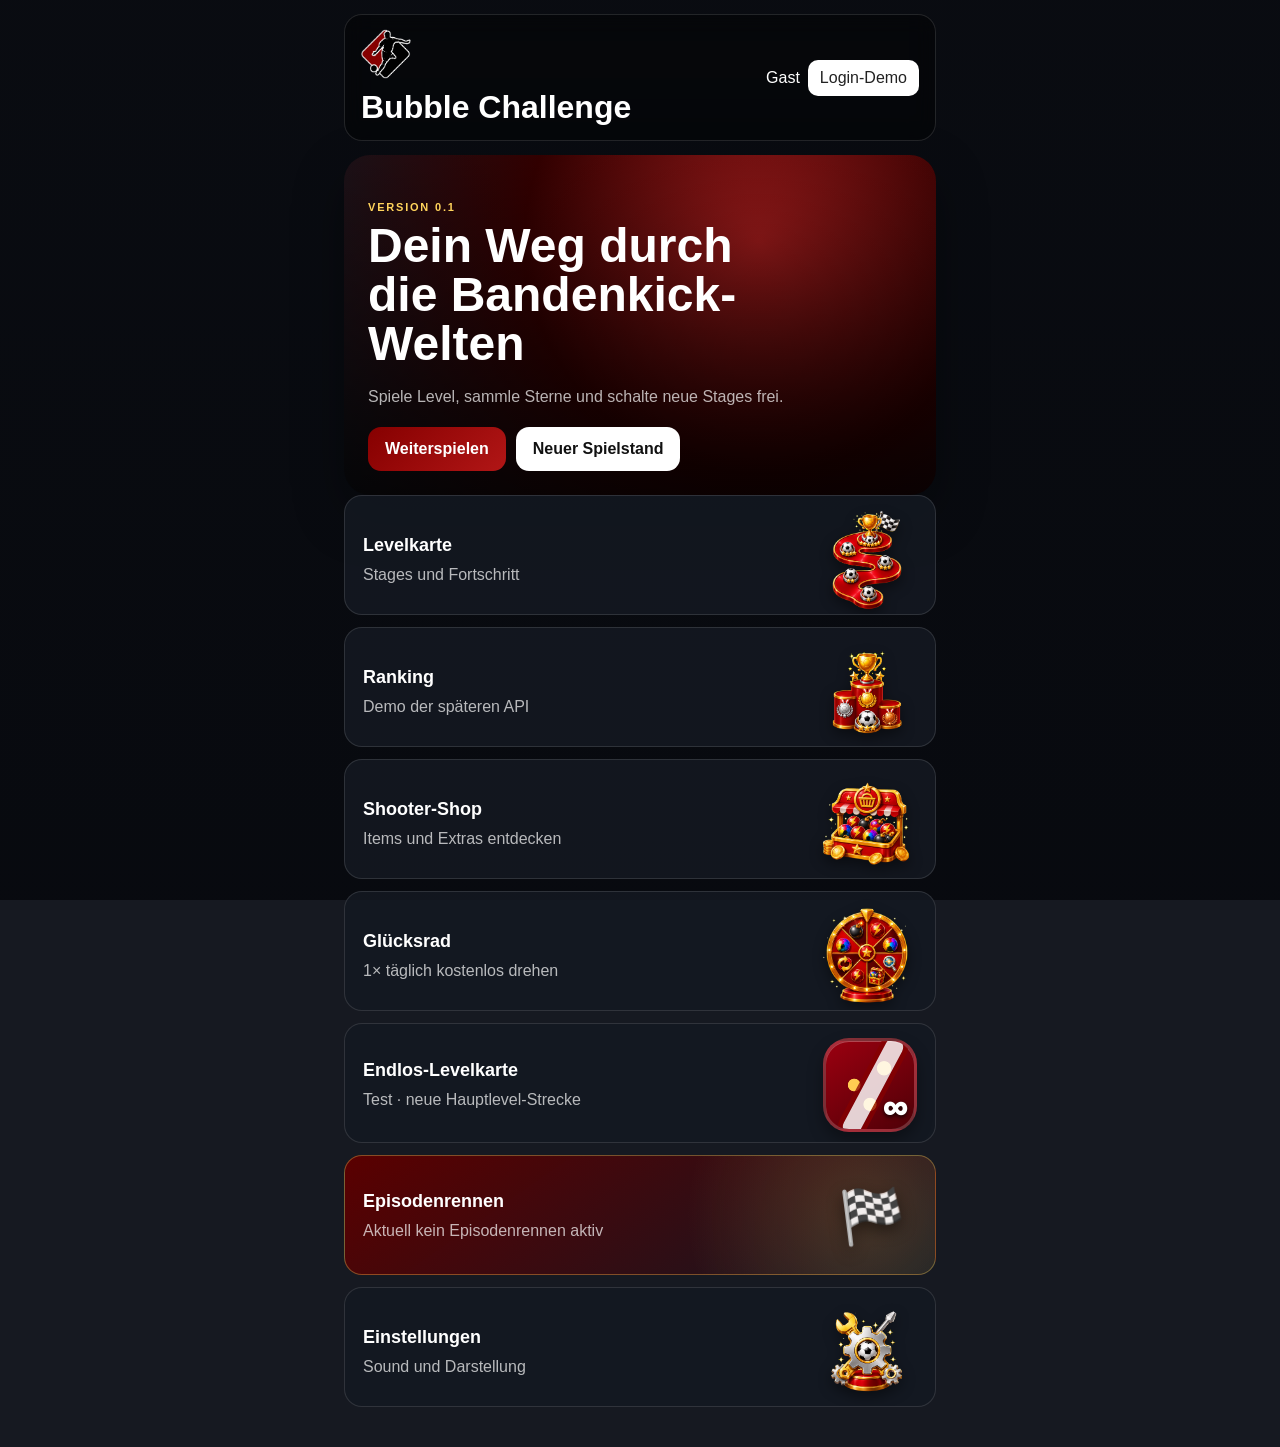
==== commit 88459ade: "Animation level to level" ====
--- a/index-1.html
+++ b/index-1.html
@@ -7,6 +7,7 @@
   <title>Bandenkick Bubble Challenge</title>
 
   <link rel="stylesheet" href="style.css">
+  <link rel="stylesheet" href="css/worldMap2.css">
 </head>
 
 <body>
@@ -112,6 +113,66 @@
 
 </button>
 
+<button
+    id="openWheelButton"
+    class="menu-card has-image">
+
+    <div class="menu-card-text">
+
+        <strong>
+            Glücksrad
+        </strong>
+
+        <span>
+            1× täglich kostenlos drehen
+        </span>
+
+    </div>
+
+    <img
+        class="menu-card-image"
+        src="assets/ui/gluecksrad-bandenkick.png"
+        alt="Glücksrad – täglicher Bonus"
+        draggable="false">
+
+</button>
+
+
+<button id="openWorldMap2Button" class="menu-card has-image">
+
+  <div class="menu-card-text">
+
+    <strong>
+      Endlos-Levelkarte
+    </strong>
+
+    <span>
+      Test · neue Hauptlevel-Strecke
+    </span>
+
+  </div>
+
+  <div
+    class="world2-menu-icon"
+    aria-hidden="true">
+  </div>
+
+</button>
+
+      
+
+<button
+    id="openEpisodesButton"
+    class="menu-card has-image episode-menu-card">
+
+    <div class="menu-card-text">
+        <strong>Episodenrennen</strong>
+        <span id="episodeHomeStatus">Zeitlich begrenzte Spezialstrecken</span>
+    </div>
+
+    <div class="episode-menu-icon" aria-hidden="true">🏁</div>
+</button>
+
         <button
     id="openSettingsButton"
     class="menu-card has-image">
@@ -170,9 +231,62 @@
       <div id="levelMap" class="level-map"></div>
     </section>
 
+<!-- =========================================================
+     ENDLOS-LEVELKARTE 2 – TESTSYSTEM
+     ========================================================= -->
+
+<section id="worldMap2Screen" class="screen hidden">
+
+  <div class="world2-shell">
+
+    <div class="world2-toolbar">
+
+      <button
+        id="worldMap2BackButton"
+        class="world2-back"
+        type="button">
+        ← Start
+      </button>
+
+      <div class="world2-title">
+
+        <strong id="worldMap2StageLabel">
+          Endlos-Levelkarte
+        </strong>
+
+        <span id="worldMap2ProgressLabel">
+          Fortschritt wird geladen
+        </span>
+
+      </div>
+
+      <button
+        id="worldMap2ToCurrent"
+        class="world2-current"
+        type="button">
+        Aktuelles Level
+      </button>
+
+    </div>
+
+    <div id="worldMap2Viewport">
+
+      <div id="worldMap2World"></div>
+
+    </div>
+
+    <div
+      id="worldMap2Hint"
+      class="world2-hint">
+    </div>
+
+  </div>
+
+</section>
+
     <section id="levelScreen" class="screen hidden">
       <div class="screen-toolbar">
-        <button class="back-button" data-back="map">← Karte</button>
+        <button id="levelBackButton" class="back-button" data-back="map">← Karte</button>
         <div>
           <span class="eyebrow">LEVELVORSCHAU</span>
           <h2 id="selectedLevelTitle">Level 1</h2>
@@ -548,6 +662,21 @@
       </div>
     </section>
 
+
+
+    <section id="episodesScreen" class="screen hidden">
+      <div class="screen-toolbar">
+        <button class="back-button" data-back="home">← Start</button>
+        <div>
+          <span class="eyebrow">ZEITLICH BEGRENZT</span>
+          <h2>Episodenrennen</h2>
+        </div>
+        <span id="episodeScreenBadge">🏁</span>
+      </div>
+
+      <div id="episodeList" class="episode-list"></div>
+    </section>
+
     <section id="rankingScreen" class="screen hidden">
       <div class="screen-toolbar">
         <button class="back-button" data-back="home">← Start</button>
@@ -591,6 +720,99 @@
 </div>
 
 </section>
+
+    <section id="wheelScreen" class="screen hidden">
+      <div class="screen-toolbar">
+        <button class="back-button" data-back="home">← Start</button>
+        <div>
+          <span class="eyebrow">TÄGLICHER BONUS</span>
+          <h2>Glücksrad</h2>
+        </div>
+        <span>1× GRATIS</span>
+      </div>
+
+<div class="wheel-card">
+
+    <p
+        id="wheelStatus"
+        class="wheel-status">
+    </p>
+
+
+    <div class="wheel-stage">
+
+        <div
+            class="wheel-pointer"
+            aria-hidden="true">
+        </div>
+
+
+        <div
+            id="wheelDisc"
+            class="wheel-disc">
+
+            <div
+                id="wheelSegments"
+                class="wheel-segments">
+            </div>
+
+            <div class="wheel-hub">
+                BK
+            </div>
+
+        </div>
+
+
+        <!-- GEWINN DIREKT ÜBER DEM RAD -->
+        <div
+            id="wheelReward"
+            class="wheel-reward hidden"
+            aria-live="polite">
+
+            <span class="wheel-reward-kicker">
+                TÄGLICHER GEWINN
+            </span>
+
+            <div class="wheel-reward-image-wrap">
+
+                <img
+                    id="wheelRewardImage"
+                    alt="Gewonnenes Item">
+
+            </div>
+
+            <h3 id="wheelRewardTitle">
+                GEWONNEN!
+            </h3>
+
+            <p id="wheelRewardText"></p>
+
+            <div
+                id="wheelRewardItems"
+                class="wheel-reward-items">
+            </div>
+
+        </div>
+
+    </div>
+
+
+    <button
+        id="wheelSpinButton"
+        class="primary-button wheel-spin-button"
+        type="button">
+
+        JETZT DREHEN
+
+    </button>
+
+
+    <p class="wheel-note">
+        Jeden Kalendertag steht dir ein kostenloser Dreh zur Verfügung.
+    </p>
+
+</div>
+    </section>
 
     <section id="settingsScreen" class="screen hidden">
       <div class="screen-toolbar">
@@ -659,6 +881,7 @@
 
 <script type="module" src="./script.js"></script>
 <script type="module" src="./js/main.js"></script>
+<script type="module" src="./js/worldmap/worldMap2.js"></script>
 
 </body>
 </html>
--- a/style.css
+++ b/style.css
@@ -2220,4 +2220,761 @@
         animation-delay: 0ms !important;
         animation-iteration-count: 1 !important;
     }
-}+}
+
+/* =========================================================
+   GLÜCKSRAD – TÄGLICHER GRATIS-DREH
+   ========================================================= */
+
+.wheel-menu-card {
+    position: relative;
+    overflow: hidden;
+    border-color: rgba(255, 212, 92, 0.45);
+    background:
+        radial-gradient(circle at 88% 50%, rgba(255, 212, 92, 0.24), transparent 34%),
+        linear-gradient(145deg, rgba(92, 0, 0, 0.98), rgba(20, 24, 34, 0.96));
+}
+
+.wheel-menu-icon {
+    flex: 0 0 auto;
+    width: 74px;
+    height: 74px;
+    display: grid;
+    place-items: center;
+    border: 6px solid #ffd45c;
+    border-radius: 50%;
+    color: #fff;
+    font-size: 34px;
+    font-weight: 900;
+    background: conic-gradient(#860000 0 45deg, #d89a1d 45deg 90deg, #3d4f84 90deg 135deg, #5f8124 135deg 180deg, #860000 180deg 225deg, #d89a1d 225deg 270deg, #3d4f84 270deg 315deg, #5f8124 315deg 360deg);
+    box-shadow: 0 0 18px rgba(255, 212, 92, 0.42);
+}
+
+.wheel-card {
+    margin-top: 14px;
+    padding: 18px 14px 20px;
+    border: 1px solid rgba(255, 255, 255, 0.14);
+    border-radius: 24px;
+    text-align: center;
+    background:
+        radial-gradient(circle at 50% 38%, rgba(134, 0, 0, 0.28), transparent 44%),
+        var(--card-bg);
+}
+
+.wheel-status {
+    margin: 0 0 14px;
+    color: #ffd45c;
+    font-weight: 800;
+}
+
+.wheel-stage {
+    position: relative;
+
+    width: min(100%, 430px);
+    aspect-ratio: 1 / 1;
+
+    margin: 0 auto 18px;
+
+    display: grid;
+    place-items: center;
+
+    padding: 11px;
+}
+
+
+/* Pfeil oben */
+
+.wheel-pointer {
+    position: absolute;
+
+    z-index: 8;
+
+    top: -2px;
+    left: 50%;
+
+    width: 0;
+    height: 0;
+
+    transform: translateX(-50%);
+
+    border-left: 18px solid transparent;
+    border-right: 18px solid transparent;
+    border-top: 38px solid #ffd45c;
+
+    filter:
+        drop-shadow(
+            0 5px 5px rgba(0,0,0,.55)
+        );
+}
+
+
+/* Glücksrad */
+
+.wheel-disc {
+    position: relative;
+
+    width: 100%;
+    aspect-ratio: 1 / 1;
+
+    flex: none;
+
+    border: 9px solid #d8a52d;
+    border-radius: 50%;
+
+    background:
+        conic-gradient(
+            #860000 0 45deg,
+            #273a67 45deg 90deg,
+            #967218 90deg 135deg,
+            #476a2e 135deg 180deg,
+            #5d194f 180deg 225deg,
+            #253f71 225deg 270deg,
+            #6e1010 270deg 315deg,
+            #75601d 315deg 360deg
+        );
+
+    box-shadow:
+        0 0 0 4px #4e3100,
+        0 14px 34px rgba(0,0,0,.52),
+        inset 0 0 30px rgba(0,0,0,.32);
+
+    transition:
+        transform 4.8s
+        cubic-bezier(.12,.62,.08,1);
+
+    transform-origin: center center;
+}
+
+
+/* innerer Ring */
+
+.wheel-disc::after {
+    content: "";
+
+    position: absolute;
+
+    inset: 8px;
+
+    border:
+        2px solid
+        rgba(255,255,255,.18);
+
+    border-radius: 50%;
+
+    pointer-events: none;
+}
+
+
+/* Felder */
+
+.wheel-segments {
+    position: absolute;
+
+    inset: 0;
+
+    width: 100%;
+    height: 100%;
+}
+
+
+.wheel-segment-label {
+    --segment-angle: 0deg;
+
+    position: absolute;
+
+    inset: 0;
+
+    width: 100%;
+    height: 100%;
+
+    transform:
+        rotate(
+            var(--segment-angle)
+        );
+
+    transform-origin: center center;
+
+    pointer-events: none;
+}
+
+
+/* Inhalt eines Feldes */
+
+.wheel-segment-content {
+    position: absolute;
+
+    top: 5%;
+    left: 50%;
+
+    width: 25%;
+
+    transform:
+        translateX(-50%);
+
+    transform-origin: center center;
+
+    display: flex;
+    flex-direction: column;
+    align-items: center;
+    justify-content: flex-start;
+
+    gap: 4px;
+
+    color: #fff;
+
+    text-align: center;
+
+    text-shadow:
+        0 2px 4px rgba(0,0,0,.9);
+}
+
+
+/* =========================================================
+   ANZAHL – AUSSEN AM RAND ÜBER DEM ITEM
+   ========================================================= */
+
+.wheel-item-amount {
+    display: block;
+
+    width: 100%;
+
+    margin: 0 0 2px;
+
+    color: #fff;
+
+    font-size:
+        clamp(
+            13px,
+            3.4vw,
+            17px
+        );
+
+    line-height: 1;
+
+    font-weight: 900;
+
+    text-align: center;
+
+    white-space: nowrap;
+
+    text-shadow:
+        0 2px 4px rgba(0,0,0,.95);
+}
+
+
+/* =========================================================
+   JACKPOT – AUSSEN AM RAND UND MITTIG
+   ========================================================= */
+
+.wheel-jackpot-label {
+    display: block;
+
+    width: 100%;
+
+    margin: 0 0 2px;
+
+    color: #ffd45c;
+
+    font-size:
+        clamp(
+            11px,
+            2.9vw,
+            15px
+        );
+
+    line-height: 1;
+
+    font-weight: 900;
+
+    text-align: center;
+
+    white-space: nowrap;
+
+    text-shadow:
+        0 2px 4px rgba(0,0,0,.95);
+}
+
+
+/* =========================================================
+   ITEMGRAFIK
+   ========================================================= */
+
+.wheel-segment-content img {
+    display: block;
+
+    width:
+        clamp(
+            34px,
+            10vw,
+            54px
+        );
+
+    height:
+        clamp(
+            34px,
+            10vw,
+            54px
+        );
+
+    margin: 0 auto;
+
+    object-fit: contain;
+
+    filter:
+        drop-shadow(
+            0 4px 4px rgba(0,0,0,.55)
+        );
+}
+
+.wheel-hub {
+    position: absolute;
+    z-index: 4;
+    top: 50%;
+    left: 50%;
+    width: 70px;
+    height: 70px;
+    transform: translate(-50%, -50%);
+    display: grid;
+    place-items: center;
+    border: 6px solid #ffd45c;
+    border-radius: 50%;
+    color: #fff;
+    font-size: 20px;
+    font-weight: 900;
+    background: linear-gradient(145deg, #860000, #310000);
+    box-shadow: 0 5px 14px rgba(0,0,0,.55);
+}
+
+.wheel-spin-button {
+    min-width: 190px;
+    font-size: 17px;
+    letter-spacing: .4px;
+}
+
+.wheel-note {
+    margin: 12px 0 0;
+    color: var(--muted);
+    font-size: 13px;
+}
+
+.wheel-reward {
+    position: absolute;
+
+    z-index: 20;
+
+    top: 50%;
+    left: 50%;
+
+    width: min(82%, 320px);
+
+    margin: 0;
+    padding: 16px 14px;
+
+    overflow: hidden;
+
+    text-align: center;
+
+    border: 2px solid #ffd45c;
+    border-radius: 20px;
+
+    color: #ffffff;
+
+    background:
+        radial-gradient(
+            circle at center,
+            rgba(255,212,92,.25),
+            transparent 46%
+        ),
+        linear-gradient(
+            145deg,
+            #280000,
+            #860000 58%,
+            #3c0000
+        );
+
+    box-shadow:
+        0 0 30px rgba(255,212,92,.55),
+        0 18px 40px rgba(0,0,0,.78);
+
+    transform:
+        translate(-50%, -50%);
+
+    transform-origin:
+        center center;
+
+    /*
+     * Wichtig:
+     * Popup blockiert keine Buttons
+     * oder Navigation.
+     */
+    pointer-events: none;
+}
+
+@media (max-width: 500px) {
+
+    .wheel-reward {
+        width: 78%;
+        padding: 12px 10px;
+    }
+
+    .wheel-reward-image-wrap {
+        width: 86px;
+        height: 86px;
+
+        margin-top: 6px;
+    }
+
+    .wheel-reward-image-wrap img {
+        width: 70px;
+        height: 70px;
+    }
+
+    .wheel-reward h3 {
+        margin: 2px 0 3px;
+
+        font-size: 23px;
+    }
+
+    .wheel-reward p {
+        font-size: 14px;
+    }
+
+    .wheel-inventory-note {
+        margin-top: 6px;
+
+        font-size: 11px;
+    }
+
+}
+
+.wheel-reward-active {
+    animation:
+        wheelRewardIn
+        .72s
+        cubic-bezier(.18,1.05,.3,1.3)
+        both;
+}
+
+.wheel-reward-kicker {
+    display: block;
+    color: #ffd45c;
+    font-size: 13px;
+    font-weight: 900;
+    letter-spacing: 1.5px;
+}
+
+.wheel-reward-image-wrap {
+    width: 118px;
+    height: 118px;
+    display: grid;
+    place-items: center;
+    margin: 10px auto 0;
+    border-radius: 50%;
+    background: radial-gradient(circle, rgba(255,255,255,.92), rgba(255,212,92,.32) 46%, transparent 72%);
+}
+
+#wheelRewardImage {
+    width: 92px;
+    height: 92px;
+    object-fit: contain;
+    filter: drop-shadow(0 8px 8px rgba(0,0,0,.48));
+}
+
+.wheel-reward h3 {
+    margin: 4px 0 4px;
+    color: #ffd45c;
+    font-size: 28px;
+}
+
+.wheel-reward p {
+    margin: 0;
+    font-size: 17px;
+    font-weight: 800;
+}
+
+.wheel-inventory-note {
+
+    display: block;
+
+    margin-top: 8px;
+
+    color: rgba(255,255,255,.78);
+
+    font-size: 12px;
+
+    font-weight: 600;
+
+    line-height: 1.3;
+}
+
+.wheel-reward-items {
+    display: flex;
+    justify-content: center;
+    flex-wrap: wrap;
+    gap: 8px;
+    margin-top: 12px;
+}
+
+.wheel-jackpot-item {
+    position: relative;
+    width: 58px;
+    height: 58px;
+    display: grid;
+    place-items: center;
+    border: 1px solid rgba(255,255,255,.22);
+    border-radius: 13px;
+    background: rgba(0,0,0,.22);
+}
+
+.wheel-jackpot-item img {
+    width: 45px;
+    height: 45px;
+    object-fit: contain;
+}
+
+.wheel-jackpot-item span {
+    position: absolute;
+    right: -4px;
+    bottom: -4px;
+    min-width: 22px;
+    height: 22px;
+    display: grid;
+    place-items: center;
+    border-radius: 999px;
+    color: #111;
+    font-size: 12px;
+    font-weight: 900;
+    background: #ffd45c;
+}
+
+@keyframes wheelRewardIn {
+
+    0% {
+        opacity: 0;
+
+        transform:
+            translate(-50%, -50%)
+            scale(.45);
+    }
+
+    65% {
+        opacity: 1;
+
+        transform:
+            translate(-50%, -50%)
+            scale(1.08);
+    }
+
+    82% {
+        transform:
+            translate(-50%, -50%)
+            scale(.97);
+    }
+
+    100% {
+        opacity: 1;
+
+        transform:
+            translate(-50%, -50%)
+            scale(1);
+    }
+
+}
+
+
+/* =========================================================
+   EPISODENRENNEN
+   ========================================================= */
+.episode-menu-card {
+  position: relative;
+  border-color: rgba(255, 212, 92, 0.34);
+  background:
+    radial-gradient(circle at 88% 50%, rgba(255, 212, 92, 0.18), transparent 34%),
+    linear-gradient(145deg, rgba(92, 0, 0, 0.98), rgba(20, 24, 34, 0.96));
+}
+
+.episode-menu-icon {
+  width: 92px;
+  height: 92px;
+  display: grid;
+  place-items: center;
+  justify-self: end;
+  font-size: 54px;
+  filter: drop-shadow(0 6px 8px rgba(0, 0, 0, 0.48));
+  pointer-events: none;
+}
+
+.episode-list {
+  display: grid;
+  gap: 16px;
+}
+
+.episode-card {
+  overflow: hidden;
+  border: 1px solid rgba(255, 255, 255, 0.14);
+  border-radius: 24px;
+  background:
+    radial-gradient(circle at 82% 8%, rgba(255, 212, 92, 0.17), transparent 35%),
+    linear-gradient(145deg, rgba(134, 0, 0, 0.98), rgba(25, 28, 38, 0.98));
+  box-shadow: 0 14px 30px rgba(0, 0, 0, 0.28);
+}
+
+.episode-card.is-ended { opacity: 0.72; }
+.episode-card.is-upcoming { opacity: 0.88; }
+
+.episode-card-head {
+  padding: 18px 18px 14px;
+  border-bottom: 1px solid rgba(255, 255, 255, 0.12);
+}
+
+.episode-card-head-row,
+.episode-progress-labels,
+.episode-reward-row {
+  display: flex;
+  align-items: center;
+  justify-content: space-between;
+  gap: 12px;
+}
+
+.episode-card h3 {
+  margin: 4px 0 5px;
+  font-size: 26px;
+}
+
+.episode-card p {
+  margin: 0;
+  color: var(--muted);
+  line-height: 1.4;
+}
+
+.episode-status-pill {
+  flex: 0 0 auto;
+  padding: 7px 10px;
+  border-radius: 999px;
+  font-size: 11px;
+  font-weight: 900;
+  letter-spacing: 0.7px;
+  color: #111;
+  background: var(--gold);
+}
+
+.episode-status-pill.ended { background: #b9bec7; }
+.episode-status-pill.upcoming { background: #fff; }
+
+.episode-meta {
+  margin-top: 12px;
+  font-size: 13px;
+  color: rgba(255, 255, 255, 0.76);
+}
+
+.episode-progress-wrap {
+  padding: 14px 18px 4px;
+}
+
+.episode-progress-labels {
+  font-size: 13px;
+  font-weight: 800;
+}
+
+.episode-progress-track {
+  height: 12px;
+  margin-top: 8px;
+  overflow: hidden;
+  border-radius: 999px;
+  background: rgba(255, 255, 255, 0.12);
+}
+
+.episode-progress-fill {
+  height: 100%;
+  border-radius: inherit;
+  background: linear-gradient(90deg, #f08b27, var(--gold));
+  transition: width 0.3s ease;
+}
+
+.episode-track {
+  display: grid;
+  grid-template-columns: repeat(4, minmax(0, 1fr));
+  gap: 14px 8px;
+  padding: 18px;
+}
+
+.episode-level {
+  position: relative;
+  min-width: 0;
+  display: grid;
+  place-items: center;
+}
+
+.episode-level::after {
+  content: "";
+  position: absolute;
+  top: 28px;
+  left: calc(50% + 28px);
+  width: calc(100% - 48px);
+  height: 4px;
+  border-radius: 999px;
+  background: rgba(255, 255, 255, 0.18);
+}
+
+.episode-level:nth-child(4n)::after,
+.episode-level:last-child::after { display: none; }
+
+.episode-level-button {
+  position: relative;
+  z-index: 2;
+  width: 58px;
+  height: 58px;
+  border: 4px solid rgba(255, 255, 255, 0.72);
+  border-radius: 50%;
+  color: #fff;
+  font-size: 18px;
+  font-weight: 900;
+  background: linear-gradient(#ffbd49, #e56f16);
+  box-shadow: 0 5px 0 #993e0f, 0 9px 16px rgba(0, 0, 0, 0.32);
+}
+
+.episode-level-button.completed {
+  background: linear-gradient(#68e194, #219d58);
+  box-shadow: 0 5px 0 #126d39, 0 9px 16px rgba(0, 0, 0, 0.32);
+}
+
+.episode-level-button.current { animation: pulse 1.35s infinite; }
+.episode-level-button.locked {
+  background: linear-gradient(#737373, #3d3d3d);
+  box-shadow: 0 5px 0 #202020, 0 9px 16px rgba(0, 0, 0, 0.32);
+}
+
+.episode-level-stars {
+  min-height: 17px;
+  margin-top: 7px;
+  color: var(--gold);
+  font-size: 13px;
+  letter-spacing: -1px;
+}
+
+.episode-reward {
+  margin: 2px 18px 18px;
+  padding: 14px;
+  border: 1px solid rgba(255, 212, 92, 0.28);
+  border-radius: 16px;
+  background: rgba(0, 0, 0, 0.22);
+}
+
+.episode-reward strong,
+.episode-reward span { display: block; }
+.episode-reward span { margin-top: 3px; color: var(--muted); font-size: 13px; }
+.episode-complete-mark { font-size: 28px; }
+
+.episode-empty {
+  padding: 24px;
+  border-radius: 20px;
+  text-align: center;
+  background: var(--card-bg);
+  color: var(--muted);
+}
+
+@media (max-width: 420px) {
+  .episode-track { grid-template-columns: repeat(4, minmax(0, 1fr)); gap: 12px 4px; padding: 16px 10px; }
+  .episode-level-button { width: 52px; height: 52px; font-size: 17px; }
+  .episode-level::after { top: 25px; left: calc(50% + 25px); width: calc(100% - 42px); }
+}
--- a/css/worldMap2.css
+++ b/css/worldMap2.css
@@ -0,0 +1,770 @@
+/*
+ * =========================================================
+ * BANDENKICK – ENDLOSKARTE 2
+ * Datei: css/worldMap2.css
+ * =========================================================
+ */
+
+#worldMap2Screen {
+  padding: 0 !important;
+  overflow: hidden;
+}
+
+.world2-shell {
+  width: min(100%, 530px);
+  height: calc(100dvh - 92px);
+  min-height: 560px;
+  margin: 0 auto;
+  position: relative;
+  overflow: hidden;
+  border-radius: 24px;
+  background: #121722;
+  box-shadow: 0 18px 50px rgba(0,0,0,.42);
+}
+
+.world2-toolbar {
+  position: absolute;
+  z-index: 40;
+  top: 0;
+  left: 0;
+  right: 0;
+  min-height: 78px;
+  display: grid;
+  grid-template-columns: auto 1fr auto;
+  align-items: center;
+  gap: 10px;
+  padding: 10px 12px;
+  background:
+    linear-gradient(180deg, rgba(15,18,26,.96), rgba(15,18,26,.80) 72%, transparent);
+  pointer-events: none;
+}
+
+.world2-toolbar > * {
+  pointer-events: auto;
+}
+
+.world2-back,
+.world2-current {
+  min-height: 40px;
+  border: 0;
+  border-radius: 999px;
+  padding: 0 12px;
+  color: #fff;
+  font-weight: 900;
+  background: rgba(134,0,0,.96);
+  box-shadow: 0 5px 14px rgba(0,0,0,.30);
+}
+
+.world2-title {
+  min-width: 0;
+  text-align: center;
+  color: #fff;
+  text-shadow: 0 2px 5px rgba(0,0,0,.75);
+}
+
+.world2-title strong,
+.world2-title span {
+  display: block;
+}
+
+.world2-title strong {
+  font-size: 17px;
+}
+
+.world2-title span {
+  margin-top: 2px;
+  font-size: 12px;
+  color: rgba(255,255,255,.78);
+  white-space: nowrap;
+  overflow: hidden;
+  text-overflow: ellipsis;
+}
+
+#worldMap2Viewport {
+  position: absolute;
+  inset: 0;
+  overflow-x: hidden;
+  overflow-y: auto;
+  overscroll-behavior: contain;
+  scroll-behavior: smooth;
+  -webkit-overflow-scrolling: touch;
+  scrollbar-width: none;
+}
+
+#worldMap2Viewport::-webkit-scrollbar {
+  display: none;
+}
+
+#worldMap2World {
+  position: relative;
+  width: 100%;
+  min-height: 100%;
+  overflow: hidden;
+  background-repeat: repeat-y;
+  background-position: center bottom;
+  isolation: isolate;
+}
+
+/* leichte Vignette, damit Levelpunkte immer gut lesbar bleiben */
+#worldMap2World::after {
+  content: "";
+  position: absolute;
+  z-index: 2;
+  inset: 0;
+  pointer-events: none;
+  background:
+    linear-gradient(90deg, rgba(7,10,17,.25), transparent 22%, transparent 78%, rgba(7,10,17,.25)),
+    linear-gradient(180deg, rgba(0,0,0,.05), transparent 20%, transparent 80%, rgba(0,0,0,.18));
+}
+
+.world2-path-svg {
+  position: absolute;
+  z-index: 3;
+  inset: 0;
+  width: 100%;
+  height: 100%;
+  overflow: visible;
+  pointer-events: none;
+}
+
+.world2-path-line {
+  fill: none;
+  stroke: rgba(255,255,255,.28);
+  stroke-width: 5;
+  stroke-linecap: round;
+  stroke-linejoin: round;
+  stroke-dasharray: 5 12;
+}
+
+.world2-level {
+  position: absolute;
+  z-index: 10;
+  width: 74px;
+  min-width: 74px;
+  height: 84px;
+  padding: 0;
+  border: 0;
+  transform: translateX(-50%) scale(.78);
+  transform-origin: center bottom;
+  background: transparent;
+  overflow: visible;
+  cursor: pointer;
+  -webkit-tap-highlight-color: transparent;
+}
+
+.world2-level-orb {
+  width: 64px;
+  height: 64px;
+  margin: 0 auto;
+  display: grid;
+  place-items: center;
+  border: 4px solid rgba(255,255,255,.92);
+  border-radius: 50%;
+  background:
+    radial-gradient(circle at 34% 25%, #ff7777 0 9%, #b90d1a 31%, #860000 68%, #4c0000 100%);
+  box-shadow:
+    0 7px 0 #460000,
+    0 10px 18px rgba(0,0,0,.45),
+    inset 0 2px 4px rgba(255,255,255,.38);
+}
+
+.world2-level-number {
+  color: #fff;
+  font-size: 20px;
+  font-weight: 1000;
+  line-height: 1;
+  text-shadow: 0 2px 3px rgba(0,0,0,.75);
+}
+
+.world2-stars {
+  display: block;
+  height: 18px;
+  margin-top: 4px;
+  color: #ffd84a;
+  font-size: 17px;
+  letter-spacing: -2px;
+  line-height: 1;
+  text-shadow: 0 2px 2px rgba(0,0,0,.75);
+}
+
+.world2-level.completed .world2-level-orb {
+  background:
+    radial-gradient(circle at 34% 25%, #ffcb6c 0 9%, #ff941f 31%, #d66300 69%, #7b3000 100%);
+  box-shadow:
+    0 7px 0 #733000,
+    0 10px 18px rgba(0,0,0,.42),
+    inset 0 2px 4px rgba(255,255,255,.45);
+}
+
+.world2-level.current {
+  z-index: 16;
+}
+
+.world2-level.current .world2-level-orb {
+  animation: world2CurrentPulse 1.45s ease-in-out infinite;
+  outline: 5px solid rgba(255,220,75,.20);
+}
+
+.world2-level.locked {
+  opacity: .58;
+  cursor: default;
+}
+
+.world2-level.locked .world2-level-orb {
+  filter: grayscale(.75);
+  background: linear-gradient(#59606c, #313741);
+  box-shadow:
+    0 7px 0 #242832,
+    0 10px 18px rgba(0,0,0,.35);
+}
+
+.world2-milestone {
+  position: absolute;
+  z-index: 13;
+  width: 112px;
+  min-height: 58px;
+  transform: translateX(-50%);
+  display: grid;
+  justify-items: center;
+  align-content: center;
+  gap: 2px;
+  pointer-events: none;
+  filter: drop-shadow(0 6px 7px rgba(0,0,0,.42));
+}
+
+.world2-milestone-icon {
+  font-size: 34px;
+  line-height: 1;
+}
+
+.world2-milestone-text {
+  max-width: 112px;
+  padding: 4px 7px;
+  border-radius: 999px;
+  color: #fff;
+  font-size: 10px;
+  font-weight: 900;
+  line-height: 1.05;
+  text-align: center;
+  background: rgba(24,27,36,.84);
+  border: 1px solid rgba(255,255,255,.18);
+}
+
+.world2-milestone.stage .world2-milestone-icon {
+  font-size: 43px;
+}
+
+.world2-milestone.passed {
+  filter:
+    drop-shadow(0 0 7px rgba(255,212,67,.62))
+    drop-shadow(0 6px 7px rgba(0,0,0,.42));
+}
+
+.world2-decoration {
+  position: absolute;
+  z-index: 5;
+  width: 76px;
+  height: 76px;
+  display: grid;
+  place-items: center;
+  font-size: 48px;
+  opacity: .88;
+  pointer-events: none;
+  filter: drop-shadow(0 7px 8px rgba(0,0,0,.32));
+}
+
+.world2-decoration.left {
+  left: 4%;
+}
+
+.world2-decoration.right {
+  right: 4%;
+}
+
+.world2-hint {
+  position: absolute;
+  z-index: 60;
+  right: 16px;
+  bottom: 18px;
+  left: 16px;
+  padding: 12px 14px;
+  border-radius: 16px;
+  color: #fff;
+  font-size: 13px;
+  font-weight: 800;
+  text-align: center;
+  background: rgba(20,23,31,.95);
+  border: 1px solid rgba(255,255,255,.16);
+  box-shadow: 0 10px 30px rgba(0,0,0,.42);
+  opacity: 0;
+  transform: translateY(18px);
+  pointer-events: none;
+  transition: .22s ease;
+}
+
+.world2-hint.show {
+  opacity: 1;
+  transform: translateY(0);
+}
+
+/* Startseitenkarte bekommt ohne zusätzliche PNG ein eigenes Icon */
+.world2-menu-icon {
+  width: 94px;
+  height: 94px;
+  justify-self: end;
+  position: relative;
+  border-radius: 26px;
+  background:
+    radial-gradient(circle at 50% 72%, #ffcc52 0 8%, transparent 9%),
+    radial-gradient(circle at 32% 50%, #ffcc52 0 8%, transparent 9%),
+    radial-gradient(circle at 66% 31%, #ffcc52 0 8%, transparent 9%),
+    linear-gradient(145deg, #9b0010, #4f0007);
+  border: 3px solid rgba(255,255,255,.18);
+  box-shadow:
+    0 8px 15px rgba(0,0,0,.35),
+    inset 0 1px 0 rgba(255,255,255,.28);
+  overflow: hidden;
+}
+
+.world2-menu-icon::before {
+  content: "";
+  position: absolute;
+  width: 18px;
+  height: 108px;
+  left: 38px;
+  top: -8px;
+  border-radius: 999px;
+  background: rgba(255,255,255,.82);
+  transform: rotate(28deg);
+  box-shadow: 0 0 0 5px rgba(134,0,0,.75);
+}
+
+.world2-menu-icon::after {
+  content: "∞";
+  position: absolute;
+  right: 7px;
+  bottom: 2px;
+  color: #fff;
+  font-size: 34px;
+  font-weight: 1000;
+  text-shadow: 0 2px 4px rgba(0,0,0,.8);
+}
+
+@keyframes world2CurrentPulse {
+  0%,100% { transform: scale(1); }
+  50% { transform: scale(1.12); }
+}
+
+@media (max-width: 420px) {
+  .world2-shell {
+    border-radius: 0;
+    height: calc(100dvh - 74px);
+  }
+
+  .world2-toolbar {
+    grid-template-columns: auto 1fr;
+  }
+
+  .world2-current {
+    grid-column: 1 / -1;
+    justify-self: center;
+    min-height: 34px;
+  }
+
+  .world2-level {
+  transform: translateX(-50%) scale(.68);
+  transform-origin: center bottom;
+}
+
+.world2-milestone {
+  transform: translateX(-50%) scale(.68);
+  transform-origin: center center;
+}
+
+.world2-next-item {
+  transform: translateX(-50%) scale(.72);
+}
+}
+
+/* =========================================================
+   ENDLOSKARTE – LEVELVORSCHAU ALS OVERLAY
+   ========================================================= */
+
+#levelScreen.world2-level-overlay {
+  position: fixed;
+  inset: 0;
+
+  z-index: 9999;
+
+  display: flex;
+  align-items: center;
+  justify-content: center;
+
+  padding: 20px;
+
+  background: rgba(0, 0, 0, 0.72);
+
+  overflow-y: auto;
+}
+
+#levelScreen.world2-level-overlay .screen-toolbar {
+  width: min(100%, 530px);
+
+  margin: auto;
+
+  position: relative;
+
+  z-index: 2;
+}
+
+#levelScreen.world2-level-overlay > * {
+  width: min(100%, 530px);
+}
+
+#levelScreen.world2-level-overlay .level-preview-card,
+#levelScreen.world2-level-overlay .level-preview,
+#levelScreen.world2-level-overlay .preview-card {
+  margin-left: auto;
+  margin-right: auto;
+}
+
+body:has(#levelScreen.world2-level-overlay:not(.hidden)) {
+  overflow: hidden;
+}
+
+/* =========================================================
+   ENDLOSKARTE – LEVELVORSCHAU UNTEREINANDER ZENTRIEREN
+   ========================================================= */
+
+#levelScreen.world2-level-overlay {
+  flex-direction: column;
+  gap: 14px;
+}
+
+#levelScreen.world2-level-overlay .screen-toolbar {
+  flex: 0 0 auto;
+  width: min(100%, 530px);
+  margin: 0;
+}
+
+#levelScreen.world2-level-overlay > * {
+  flex: 0 0 auto;
+  width: min(100%, 530px);
+}
+
+/* =========================================================
+   ENDLOSKARTE – EINZELNE LANGE COMIC-WELTKARTE
+   ========================================================= */
+
+/*
+ * Die Straße ist jetzt Bestandteil von world-road-long.svg.
+ * Alte zusätzliche Pfad-/Emoji-Deko wird nicht mehr gebraucht.
+ */
+.world2-path-svg,
+.world2-decoration {
+  display: none !important;
+}
+
+/* Stage-Logo links/rechts neben der Straße */
+.world2-stage-marker {
+  position: absolute;
+  z-index: 8;
+
+  width: 142px;
+  min-height: 112px;
+
+  display: flex;
+  flex-direction: column;
+  align-items: center;
+  justify-content: center;
+
+  gap: 5px;
+
+  pointer-events: none;
+
+  filter:
+    drop-shadow(0 7px 10px rgba(0, 0, 0, .42));
+}
+
+.world2-stage-marker.left {
+  left: 2%;
+}
+
+.world2-stage-marker.right {
+  right: 2%;
+}
+
+.world2-stage-logo-wrap {
+  width: 78px;
+  height: 78px;
+
+  display: grid;
+  place-items: center;
+
+  border-radius: 50%;
+
+  background:
+    radial-gradient(
+      circle,
+      rgba(255,255,255,.22),
+      rgba(255,255,255,.06) 58%,
+      transparent 72%
+    );
+
+  border:
+    2px solid color-mix(
+      in srgb,
+      var(--stage-accent) 72%,
+      white
+    );
+
+  box-shadow:
+    0 0 18px
+      color-mix(
+        in srgb,
+        var(--stage-accent) 50%,
+        transparent
+      );
+}
+
+.world2-stage-logo {
+  display: block;
+
+  width: 68px;
+  height: 68px;
+
+  object-fit: contain;
+
+  filter:
+    drop-shadow(0 4px 5px rgba(0,0,0,.55));
+}
+
+.world2-stage-copy {
+  max-width: 142px;
+
+  padding: 5px 9px 6px;
+
+  border-radius: 14px;
+
+  text-align: center;
+
+  color: #fff;
+
+  background:
+    linear-gradient(
+      145deg,
+      rgba(18,22,29,.92),
+      rgba(18,22,29,.76)
+    );
+
+  border:
+    1px solid rgba(255,255,255,.18);
+
+  box-shadow:
+    inset 0 1px 0 rgba(255,255,255,.10);
+}
+
+.world2-stage-copy span,
+.world2-stage-copy strong {
+  display: block;
+}
+
+.world2-stage-copy span {
+  color:
+    color-mix(
+      in srgb,
+      var(--stage-accent) 72%,
+      white
+    );
+
+  font-size: 9px;
+  font-weight: 1000;
+  letter-spacing: .12em;
+}
+
+.world2-stage-copy strong {
+  margin-top: 2px;
+
+  font-size: 11px;
+  line-height: 1.05;
+}
+
+/*
+ * Hintergrund bleibt bewusst comicartig und ruhig,
+ * damit Levelpunkte und Stage-Logos die Hauptrolle spielen.
+ */
+#worldMap2World::after {
+  background:
+    linear-gradient(
+      90deg,
+      rgba(7,10,17,.17),
+      transparent 19%,
+      transparent 81%,
+      rgba(7,10,17,.17)
+    );
+}
+
+@media (max-width: 420px) {
+  .world2-stage-marker {
+    transform: scale(.90);
+  }
+
+  .world2-stage-marker.left {
+    left: -1%;
+  }
+
+  .world2-stage-marker.right {
+    right: -10%;
+  }
+}
+
+/* =========================================================
+   ENDLOSKARTE – WIEDERVERWENDBARE STAGE-GERÜSTE
+   ========================================================= */
+
+.world2-stage-background {
+  overflow: hidden;
+
+  border-radius: 0;
+
+  user-select: none;
+
+  -webkit-user-select: none;
+
+  filter:
+    saturate(0.92)
+    brightness(0.82);
+}
+
+/*
+ * Leicht abdunkeln,
+ * damit dynamische Levelpunkte klar darüber stehen.
+ */
+.world2-stage-background::after {
+  content: "";
+
+  position: absolute;
+  inset: 0;
+
+  background:
+    linear-gradient(
+      90deg,
+      rgba(0,0,0,.16),
+      transparent 24%,
+      transparent 76%,
+      rgba(0,0,0,.16)
+    );
+}
+
+/* Hauptheader auf der Endloskarte ausblenden */
+.app-header.world2-header-hidden {
+  display: none !important;
+}
+
+/* =========================================================
+   STAGE-LOGO – FESTE POSITION IN JEDEM 10ER-BLOCK
+   ========================================================= */
+
+.world2-stage-marker.fixed {
+  left: auto !important;
+  right: 15% !important;
+}
+
+/* =========================================================
+   NEXT ITEM – FESTE POSITION LINKS
+   ========================================================= */
+
+.world2-next-item {
+  position: absolute;
+  z-index: 13;
+
+  width: 100px;
+  height: 100px;
+
+  transform: translateX(-50%);
+
+  display: grid;
+  place-items: center;
+
+  pointer-events: none;
+
+  filter: drop-shadow(0 6px 8px rgba(0,0,0,.42));
+}
+
+.world2-next-item img {
+  display: block;
+
+  width: 92px;
+  height: 92px;
+
+  object-fit: contain;
+}
+
+/* ITEM-PNG AUF DER ENDLOSKARTE */
+
+.world2-milestone-icon img {
+  display: block;
+  width: 58px;
+  height: 58px;
+  object-fit: contain;
+
+  filter: drop-shadow(0 5px 7px rgba(0,0,0,.45));
+}
+
+/* =========================================================
+   NEXT ITEM – HANDYGRÖSSE
+   MUSS GANZ UNTEN IN DER DATEI STEHEN
+   ========================================================= */
+
+@media (max-width: 600px) {
+
+  .world2-next-item {
+    width: 68px !important;
+    height: 68px !important;
+  }
+
+  .world2-next-item img {
+    width: 64px !important;
+    height: 64px !important;
+    object-fit: contain;
+  }
+
+}
+
+@media (max-width: 420px) {
+
+    .world2-stage-marker.fixed,
+    .world2-stage-marker.fixed.right {
+        left: auto !important;
+        right: 9% !important;
+        transform: translateY(40px) scale(.90) !important;
+    }
+
+}
+
+/* STAGE 1 – HANDY SEPARAT */
+@media (max-width: 420px) {
+
+  .world2-stage-marker.stage-1 {
+    right: 6% !important;
+    left: auto !important;
+    transform: translateY(20px) scale(1.00) !important;
+  }
+
+}
+
+#worldMap2Screen::after {
+  content: "UPDATE TEST Version 42";
+  position: fixed;
+  top: 5px;
+  left: 50%;
+  transform: translateX(-50%);
+  z-index: 999999;
+
+  background: lime;
+  color: black;
+  padding: 8px 16px;
+  font-size: 18px;
+  font-weight: 900;
+  border: 3px solid red;
+}
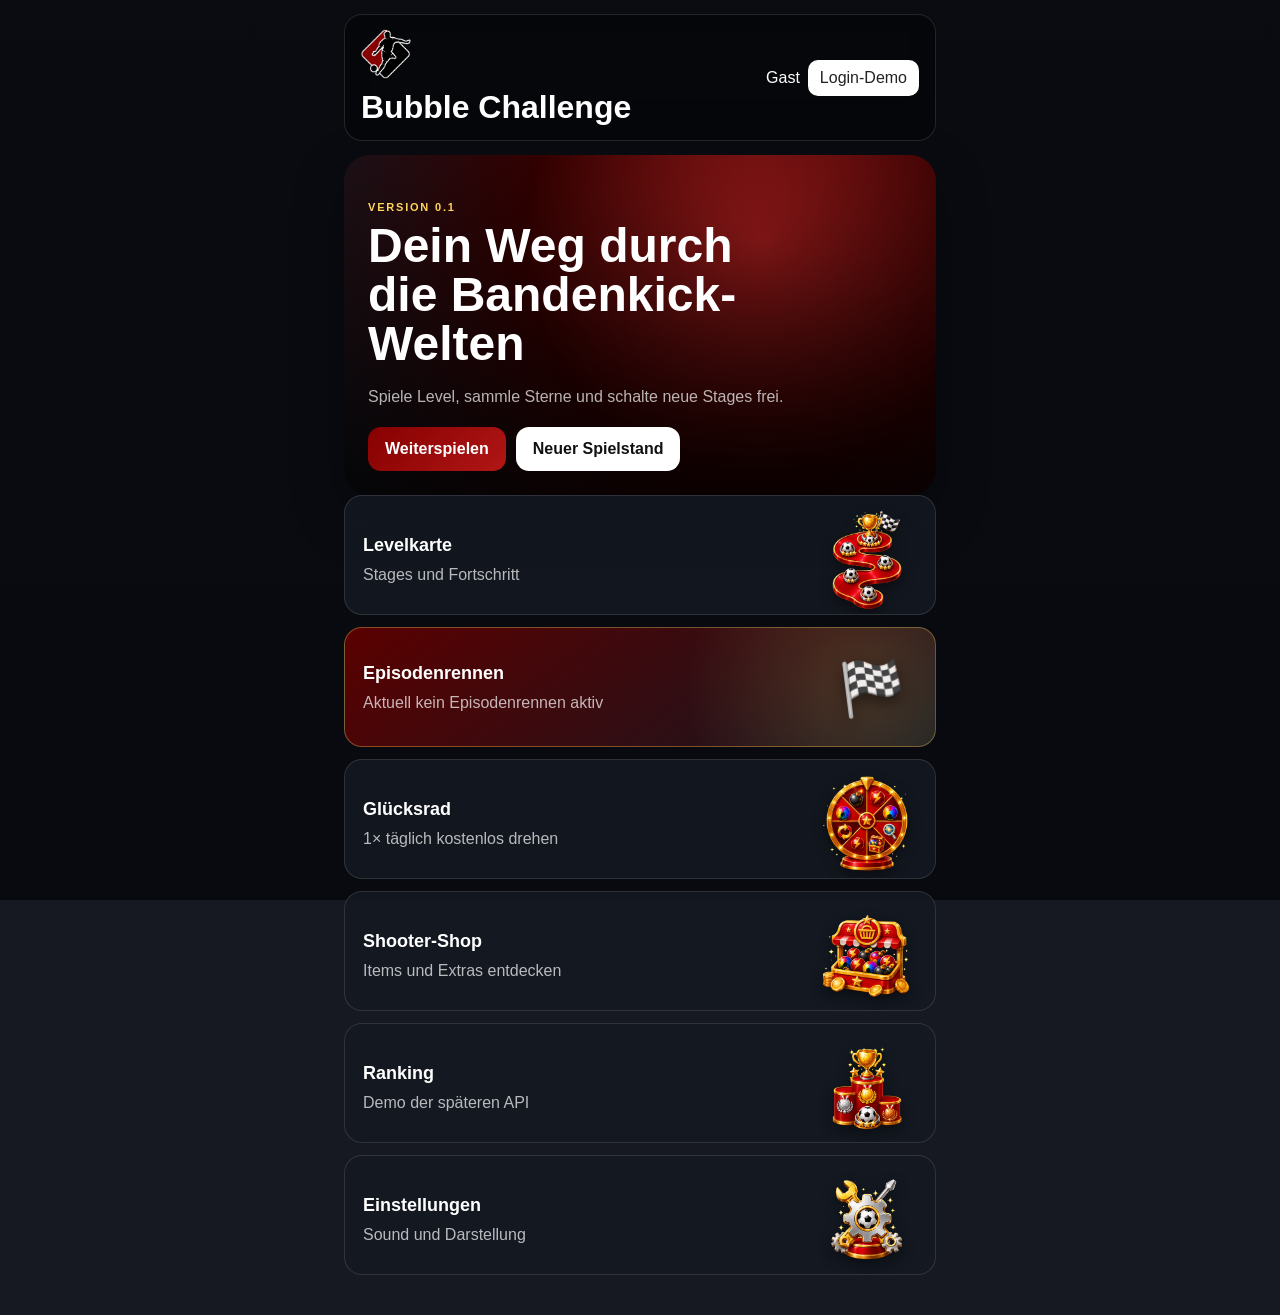
==== commit 823cacc6: "Sanduhr u. Speedgame implementiert" ====
--- a/index-1.html
+++ b/index-1.html
@@ -42,160 +42,101 @@
       </div>
 
       <div class="home-grid">
+
+        <!-- 1. HAUPTSPIEL: bisherige Endloskarte -->
+        <button id="openWorldMap2Button" class="menu-card has-image">
+          <div class="menu-card-text">
+            <strong>Levelkarte</strong>
+            <span>Stages und Fortschritt</span>
+          </div>
+          <img
+            class="menu-card-image"
+            src="assets/ui/levelkarte-bandenkick.png"
+            alt="Levelkarte und Fortschritt"
+            draggable="false">
+        </button>
+
+        <!-- 2. Episodenrennen -->
         <button
-    id="openMapButton"
-    class="menu-card has-image">
-
-    <div class="menu-card-text">
-
-        <strong>
-            Levelkarte
-        </strong>
-
-        <span>
-            Stages und Fortschritt
-        </span>
-
-    </div>
-
-    <img
-        class="menu-card-image"
-        src="assets/ui/levelkarte-bandenkick.png"
-        alt="Levelkarte und Fortschritt"
-        draggable="false">
-
-</button>
-
+          id="openEpisodesButton"
+          class="menu-card has-image episode-menu-card">
+          <div class="menu-card-text">
+            <strong>Episodenrennen</strong>
+            <span id="episodeHomeStatus">Zeitlich begrenzte Spezialstrecken</span>
+          </div>
+          <div class="episode-menu-icon" aria-hidden="true">🏁</div>
+        </button>
+
+        <!-- 3. Glücksrad -->
+        <button id="openWheelButton" class="menu-card has-image">
+          <div class="menu-card-text">
+            <strong>Glücksrad</strong>
+            <span>1× täglich kostenlos drehen</span>
+          </div>
+          <img
+            class="menu-card-image"
+            src="assets/ui/gluecksrad-bandenkick.png"
+            alt="Glücksrad – täglicher Bonus"
+            draggable="false">
+        </button>
+
+        <!-- 4. Shooter-Shop -->
+        <button id="openShopButton" class="menu-card has-image">
+          <div class="menu-card-text">
+            <strong>Shooter-Shop</strong>
+            <span>Items und Extras entdecken</span>
+          </div>
+          <img
+            class="menu-card-image"
+            src="assets/ui/shop-bandenkick.png"
+            alt="Shooter-Shop mit Items und Extras"
+            draggable="false">
+        </button>
+
+        <!-- 5. Ranking -->
+        <button id="openRankingButton" class="menu-card has-image">
+          <div class="menu-card-text">
+            <strong>Ranking</strong>
+            <span>Demo der späteren API</span>
+          </div>
+          <img
+            class="menu-card-image"
+            src="assets/ui/ranking-bandenkick.png"
+            alt="Ranking und Bestenliste"
+            draggable="false">
+        </button>
+
+        <!-- 6. ALTE LEVELKARTE: bewusst deaktiviert, aber NICHT gelöscht -->
         <button
-    id="openRankingButton"
-    class="menu-card has-image">
-
-    <div class="menu-card-text">
-
-        <strong>
-            Ranking
-        </strong>
-
-        <span>
-            Demo der späteren API
-        </span>
-
-    </div>
-
-    <img
-        class="menu-card-image"
-        src="assets/ui/ranking-bandenkick.png"
-        alt="Ranking und Bestenliste"
-        draggable="false">
-
-</button>
-        <button
-    id="openShopButton"
-    class="menu-card has-image">
-
-    <div class="menu-card-text">
-
-        <strong>
-            Shooter-Shop
-        </strong>
-
-        <span>
-            Items und Extras entdecken
-        </span>
-
-    </div>
-
-    <img
-        class="menu-card-image"
-        src="assets/ui/shop-bandenkick.png"
-        alt="Shooter-Shop mit Items und Extras"
-        draggable="false">
-
-</button>
-
-<button
-    id="openWheelButton"
-    class="menu-card has-image">
-
-    <div class="menu-card-text">
-
-        <strong>
-            Glücksrad
-        </strong>
-
-        <span>
-            1× täglich kostenlos drehen
-        </span>
-
-    </div>
-
-    <img
-        class="menu-card-image"
-        src="assets/ui/gluecksrad-bandenkick.png"
-        alt="Glücksrad – täglicher Bonus"
-        draggable="false">
-
-</button>
-
-
-<button id="openWorldMap2Button" class="menu-card has-image">
-
-  <div class="menu-card-text">
-
-    <strong>
-      Endlos-Levelkarte
-    </strong>
-
-    <span>
-      Test · neue Hauptlevel-Strecke
-    </span>
-
-  </div>
-
-  <div
-    class="world2-menu-icon"
-    aria-hidden="true">
-  </div>
-
-</button>
-
-      
-
-<button
-    id="openEpisodesButton"
-    class="menu-card has-image episode-menu-card">
-
-    <div class="menu-card-text">
-        <strong>Episodenrennen</strong>
-        <span id="episodeHomeStatus">Zeitlich begrenzte Spezialstrecken</span>
-    </div>
-
-    <div class="episode-menu-icon" aria-hidden="true">🏁</div>
-</button>
-
-        <button
-    id="openSettingsButton"
-    class="menu-card has-image">
-
-    <div class="menu-card-text">
-
-        <strong>
-            Einstellungen
-        </strong>
-
-        <span>
-            Sound und Darstellung
-        </span>
-
-    </div>
-
-    <img
-        class="menu-card-image"
-        src="assets/ui/einstellungen-bandenkick.png"
-        alt="Einstellungen"
-        draggable="false">
-
-</button>
+          id="openMapButton"
+          class="menu-card has-image legacy-map-card"
+          type="button"
+          disabled
+          aria-hidden="true"
+          tabindex="-1">
+          <div class="menu-card-text">
+            <strong>Alte Levelkarte</strong>
+            <span>Deaktiviert</span>
+          </div>
+          <img
+            class="menu-card-image"
+            src="assets/ui/levelkarte-bandenkick.png"
+            alt=""
+            draggable="false">
+        </button>
+
+        <!-- 7. Einstellungen -->
+        <button id="openSettingsButton" class="menu-card has-image">
+          <div class="menu-card-text">
+            <strong>Einstellungen</strong>
+            <span>Sound und Darstellung</span>
+          </div>
+          <img
+            class="menu-card-image"
+            src="assets/ui/einstellungen-bandenkick.png"
+            alt="Einstellungen"
+            draggable="false">
+        </button>
       </div>
     </section>
 
@@ -232,7 +173,7 @@
     </section>
 
 <!-- =========================================================
-     ENDLOS-LEVELKARTE 2 – TESTSYSTEM
+     LEVELKARTE – HAUPTSPIEL
      ========================================================= -->
 
 <section id="worldMap2Screen" class="screen hidden">
@@ -251,7 +192,7 @@
       <div class="world2-title">
 
         <strong id="worldMap2StageLabel">
-          Endlos-Levelkarte
+          Levelkarte
         </strong>
 
         <span id="worldMap2ProgressLabel">
@@ -326,9 +267,8 @@
 
     <section id="playScreen" class="screen hidden">
       <div class="screen-toolbar">
-        <button id="leaveGameButton" class="back-button">← Level</button>
-        <div>
-          <span class="eyebrow">BUBBLE ENGINE</span>
+        <button id="leaveGameButton" class="back-button" aria-label="Level verlassen" title="Level verlassen">X</button>
+        <div>
           <h2 id="playLevelTitle">Level 1</h2>
         </div>
         <div class="play-toolbar-actions">
--- a/style.css
+++ b/style.css
@@ -2978,3 +2978,513 @@
   .episode-level-button { width: 52px; height: 52px; font-size: 17px; }
   .episode-level::after { top: 25px; left: calc(50% + 25px); width: calc(100% - 42px); }
 }
+
+
+/* =========================================================
+   KOMPAKTER SPIELKOPF – 15.08.2026
+   ========================================================= */
+#playScreen > .screen-toolbar {
+  display: grid;
+  grid-template-columns: 38px minmax(0, 1fr) auto;
+  align-items: center;
+  gap: 10px;
+  min-height: 0;
+  margin-bottom: 6px;
+  padding: 5px 7px;
+  border-radius: 14px;
+}
+
+#playScreen #leaveGameButton {
+  width: 38px;
+  height: 38px;
+  min-width: 38px;
+  min-height: 38px;
+  padding: 0;
+  display: grid;
+  place-items: center;
+  border-radius: 9px;
+  color: #860000;
+  background: #fff;
+  font-size: 22px;
+  font-weight: 500;
+  line-height: 1;
+}
+
+#playScreen #playLevelTitle {
+  margin: 0;
+  color: var(--gold);
+  font-size: 20px;
+  font-weight: 900;
+  line-height: 1;
+  letter-spacing: .5px;
+  text-transform: uppercase;
+  white-space: nowrap;
+}
+
+#playScreen .play-toolbar-actions {
+  gap: 6px;
+}
+
+#playScreen #playScore {
+  font-size: 20px;
+  line-height: 1;
+  white-space: nowrap;
+}
+
+#playScreen .play-settings-button {
+  width: 34px;
+  height: 34px;
+  flex-basis: 34px;
+  font-size: 23px;
+}
+
+#playScreen .game-hud {
+  gap: 7px;
+  margin-bottom: 6px;
+}
+
+#playScreen .game-hud div {
+  padding: 7px 6px;
+  border-radius: 12px;
+}
+
+#playScreen .game-hud span {
+  margin-bottom: 2px;
+  font-size: 10px;
+}
+
+#playScreen .game-hud strong {
+  font-size: 17px;
+  line-height: 1.05;
+}
+
+@media (max-width: 420px) {
+  #playScreen > .screen-toolbar {
+    grid-template-columns: 36px minmax(0, 1fr) auto;
+    gap: 7px;
+    padding: 4px 5px;
+    margin-bottom: 5px;
+  }
+
+  #playScreen #leaveGameButton {
+    width: 36px;
+    height: 36px;
+    min-width: 36px;
+    min-height: 36px;
+    font-size: 21px;
+  }
+
+  #playScreen #playLevelTitle,
+  #playScreen #playScore {
+    font-size: 18px;
+  }
+
+  #playScreen .play-settings-button {
+    width: 32px;
+    height: 32px;
+    flex-basis: 32px;
+    font-size: 22px;
+  }
+}
+
+
+/* =========================================================
+   ALTE LEVELKARTE – DEAKTIVIERT, NICHT GELÖSCHT
+   ========================================================= */
+#openMapButton.legacy-map-card {
+  display: none !important;
+}
+
+/* =========================================================
+   ALTE LEVELKARTE
+   Im System behalten, aber auf der Startseite nicht anzeigen.
+   ========================================================= */
+#openMapButton.legacy-map-card {
+  display: none !important;
+}
+
+
+/* =========================================================
+   SPEEDGAME – Timer + 3/2/1/START Countdown
+   ========================================================= */
+.game-hud.speedgame-active {
+  grid-template-columns: repeat(4, 1fr);
+}
+
+.speed-timer-hud strong {
+  font-variant-numeric: tabular-nums;
+}
+
+.speed-timer-hud.speed-warning strong {
+  color: #ff3b30;
+  animation: speedTimerPulse .55s ease-in-out infinite alternate;
+}
+
+.speed-timer-hud.speed-time-bonus {
+  animation: speedTimeBonusPulse 0.65s ease-out;
+}
+
+.speed-timer-hud.speed-time-bonus strong::after {
+  content: " +10";
+  margin-left: 5px;
+  font-size: 0.72em;
+  font-weight: 900;
+}
+
+.item-bar-button.item-mode-disabled:not(.locked-item) {
+  opacity: 0.48;
+  filter: grayscale(0.55);
+}
+
+@keyframes speedTimeBonusPulse {
+  0%   { transform: scale(1); }
+  35%  { transform: scale(1.14); }
+  100% { transform: scale(1); }
+}
+
+
+.speed-countdown-overlay {
+  position: absolute;
+  inset: 0;
+  z-index: 25;
+  display: flex;
+  align-items: center;
+  justify-content: center;
+  pointer-events: none;
+  background: rgba(0,0,0,.18);
+  backdrop-filter: blur(1px);
+}
+
+.speed-countdown-overlay span {
+  min-width: 1.2em;
+  text-align: center;
+  color: #e00000;
+  font-size: clamp(92px, 28vw, 170px);
+  font-weight: 1000;
+  line-height: 1;
+  text-shadow:
+    0 5px 0 rgba(255,255,255,.95),
+    0 10px 24px rgba(0,0,0,.55);
+  transform: scale(1);
+  animation: speedCountPop .32s ease-out;
+}
+
+.speed-countdown-overlay.start-flash {
+  background: rgba(0,0,0,.08);
+}
+
+.speed-countdown-overlay.start-flash span {
+  color: #fff;
+  font-size: clamp(62px, 19vw, 112px);
+  letter-spacing: .06em;
+  text-shadow:
+    0 4px 0 #860000,
+    0 0 18px rgba(255,255,255,.95),
+    0 0 38px rgba(134,0,0,.85);
+  animation: speedStartFlash .58s ease-in-out infinite alternate;
+}
+
+@keyframes speedCountPop {
+  from { transform: scale(1.55); opacity: .25; }
+  to   { transform: scale(1); opacity: 1; }
+}
+
+@keyframes speedStartFlash {
+  from { transform: scale(.92); opacity: .55; }
+  to   { transform: scale(1.08); opacity: 1; }
+}
+
+@keyframes speedTimerPulse {
+  from { transform: scale(1); }
+  to   { transform: scale(1.12); }
+}
+
+@media (max-width: 420px) {
+  #playScreen .game-hud.speedgame-active {
+    gap: 5px;
+  }
+  #playScreen .game-hud.speedgame-active div {
+    padding-left: 3px;
+    padding-right: 3px;
+  }
+  #playScreen .game-hud.speedgame-active strong {
+    font-size: 15px;
+  }
+}
+
+
+/* ==========================
+   PRE-LEVEL ITEM LOADOUT
+   Victory-Design, max. 4 Items
+========================== */
+.prelevel-loadout {
+  position: relative;
+  width: min(94%, 500px);
+  margin: 22px auto 20px;
+  padding: 18px 14px 15px;
+  overflow: hidden;
+  border: 2px solid rgba(255, 215, 90, .82);
+  border-radius: 24px;
+  background:
+    radial-gradient(circle at 50% -25%, rgba(255, 215, 90, .26), transparent 45%),
+    linear-gradient(180deg, rgba(91, 8, 8, .98), rgba(31, 5, 8, .98));
+  box-shadow:
+    0 0 0 3px rgba(134, 0, 0, .48),
+    0 12px 30px rgba(0, 0, 0, .42),
+    inset 0 1px 0 rgba(255, 255, 255, .16);
+  text-align: center;
+}
+
+.prelevel-loadout::before {
+  content: "";
+  position: absolute;
+  inset: -70% -25%;
+  pointer-events: none;
+  background: repeating-conic-gradient(from 0deg, rgba(255, 221, 100, .07) 0deg 8deg, transparent 8deg 18deg);
+  animation: preLevelLoadoutRays 18s linear infinite;
+}
+
+.prelevel-loadout > * { position: relative; z-index: 1; }
+
+.prelevel-loadout-header {
+  display: flex;
+  flex-direction: column;
+  align-items: center;
+  gap: 3px;
+  margin-bottom: 13px;
+  color: #fff;
+}
+
+.prelevel-loadout-eyebrow {
+  color: #ffd866;
+  font-size: 11px;
+  font-weight: 1000;
+  letter-spacing: .18em;
+}
+
+.prelevel-loadout-header strong {
+  font-size: 20px;
+  line-height: 1.05;
+  text-transform: uppercase;
+  text-shadow: 0 2px 0 #5b0000, 0 3px 9px rgba(0, 0, 0, .55);
+}
+
+.prelevel-loadout-header small {
+  opacity: .76;
+  font-size: 11px;
+}
+
+.prelevel-loadout-slots {
+  display: grid;
+  grid-template-columns: repeat(4, 1fr);
+  gap: 9px;
+  width: min(100%, 340px);
+  margin: 0 auto 15px;
+}
+
+.prelevel-loadout-slot {
+  position: relative;
+  aspect-ratio: 1;
+  min-width: 0;
+  display: flex;
+  align-items: center;
+  justify-content: center;
+  border: 2px dashed rgba(255, 226, 127, .52);
+  border-radius: 16px;
+  background: rgba(0, 0, 0, .28);
+  box-shadow: inset 0 0 13px rgba(0, 0, 0, .38);
+  color: rgba(255, 255, 255, .4);
+  cursor: pointer;
+}
+
+.prelevel-loadout-slot.filled {
+  border-style: solid;
+  border-color: #ffd866;
+  background: linear-gradient(180deg, rgba(255, 216, 102, .20), rgba(134, 0, 0, .35));
+  box-shadow: 0 0 14px rgba(255, 216, 102, .20), inset 0 0 12px rgba(255, 255, 255, .06);
+}
+
+.prelevel-loadout-slot img {
+  width: 72%;
+  height: 72%;
+  object-fit: contain;
+  filter: drop-shadow(0 3px 4px rgba(0,0,0,.45));
+}
+
+.prelevel-slot-plus { font-size: 29px; font-weight: 500; }
+
+.prelevel-slot-remove {
+  position: absolute;
+  top: -6px;
+  right: -5px;
+  width: 20px;
+  height: 20px;
+  display: grid;
+  place-items: center;
+  border-radius: 50%;
+  background: #860000;
+  color: #fff;
+  font-size: 16px;
+  font-weight: 900;
+  line-height: 1;
+  box-shadow: 0 2px 5px rgba(0,0,0,.45);
+}
+
+
+.prelevel-loadout-items-wrap {
+  position: relative;
+  width: 100%;
+}
+
+.prelevel-loadout-scroll-arrow {
+  position: absolute;
+  top: 50%;
+  z-index: 5;
+  width: 28px;
+  height: 42px;
+  padding: 0;
+  display: grid;
+  place-items: center;
+  transform: translateY(-50%);
+  border: 1px solid rgba(255,216,102,.9);
+  border-radius: 10px;
+  background: rgba(78,0,0,.86);
+  color: #ffd866;
+  font-size: 31px;
+  font-weight: 900;
+  line-height: 1;
+  cursor: pointer;
+  box-shadow: 0 3px 8px rgba(0,0,0,.42), 0 0 8px rgba(255,216,102,.18);
+  transition: opacity .15s ease, transform .15s ease, background .15s ease;
+}
+
+.prelevel-loadout-scroll-arrow:hover:not(:disabled),
+.prelevel-loadout-scroll-arrow:active:not(:disabled) {
+  background: rgba(134,0,0,.96);
+}
+
+.prelevel-loadout-scroll-arrow:active:not(:disabled) {
+  transform: translateY(-50%) scale(.94);
+}
+
+.prelevel-loadout-scroll-arrow-left { left: -3px; }
+.prelevel-loadout-scroll-arrow-right { right: -3px; }
+
+.prelevel-loadout-scroll-arrow:disabled {
+  opacity: .18;
+  cursor: default;
+}
+
+.prelevel-loadout-items {
+  display: flex;
+  gap: 9px;
+  padding: 5px 34px 9px;
+  overflow-x: auto;
+  scrollbar-width: none;
+}
+.prelevel-loadout-items::-webkit-scrollbar { display: none; }
+
+.prelevel-item-button {
+  position: relative;
+  flex: 0 0 68px;
+  min-width: 68px;
+  height: 82px;
+  padding: 6px 4px 17px;
+  display: flex;
+  align-items: center;
+  justify-content: center;
+  border: 2px solid rgba(255,255,255,.22);
+  border-radius: 15px;
+  background: rgba(255,255,255,.09);
+  color: #fff;
+  cursor: pointer;
+  transition: transform .15s ease, border-color .15s ease, background .15s ease, opacity .15s ease;
+}
+
+.prelevel-item-button img {
+  width: 48px;
+  height: 48px;
+  object-fit: contain;
+  filter: drop-shadow(0 3px 4px rgba(0,0,0,.45));
+}
+
+.prelevel-item-button.selected {
+  transform: translateY(-3px) scale(1.03);
+  border-color: #ffd866;
+  background: linear-gradient(180deg, rgba(255, 216, 102, .25), rgba(134, 0, 0, .50));
+  box-shadow: 0 0 12px rgba(255, 216, 102, .24);
+}
+
+.prelevel-item-button.mode-disabled,
+.prelevel-item-button.empty {
+  opacity: .34;
+  filter: grayscale(.65);
+  cursor: not-allowed;
+}
+
+.prelevel-item-count {
+  position: absolute;
+  top: -5px;
+  right: -5px;
+  min-width: 21px;
+  height: 21px;
+  padding: 0 4px;
+  display: grid;
+  place-items: center;
+  border-radius: 999px;
+  background: #860000;
+  border: 1px solid rgba(255,255,255,.5);
+  font-size: 11px;
+  font-weight: 900;
+}
+
+.prelevel-item-name {
+  position: absolute;
+  left: 3px;
+  right: 3px;
+  bottom: 4px;
+  overflow: hidden;
+  text-overflow: ellipsis;
+  white-space: nowrap;
+  font-size: 8px;
+  font-weight: 800;
+  opacity: .88;
+}
+
+.prelevel-item-check {
+  position: absolute;
+  left: -5px;
+  top: -5px;
+  width: 20px;
+  height: 20px;
+  display: grid;
+  place-items: center;
+  border-radius: 50%;
+  background: #ffd866;
+  color: #5b0000;
+  font-size: 12px;
+  font-weight: 1000;
+}
+
+.prelevel-loadout-hint {
+  min-height: 16px;
+  color: rgba(255,255,255,.68);
+  font-size: 10px;
+  font-weight: 800;
+}
+.prelevel-loadout-hint.show { color: #ffd866; animation: preLevelHintPop .22s ease-out both; }
+
+#playScreen .item-bar-button.item-not-equipped { display: none; }
+
+@keyframes preLevelLoadoutRays { to { transform: rotate(360deg); } }
+@keyframes preLevelHintPop {
+  0% { transform: scale(.92); opacity: .45; }
+  100% { transform: scale(1); opacity: 1; }
+}
+
+@media (max-width: 430px) {
+  .prelevel-loadout { width: 96%; padding-inline: 10px; }
+  .prelevel-loadout-slots { gap: 7px; width: min(100%, 310px); }
+  .prelevel-item-button { flex-basis: 62px; min-width: 62px; height: 76px; }
+  .prelevel-item-button img { width: 44px; height: 44px; }
+}
--- a/css/worldMap2.css
+++ b/css/worldMap2.css
@@ -1,6 +1,6 @@
 /*
  * =========================================================
- * BANDENKICK – ENDLOSKARTE 2
+ * BANDENKICK – LEVELKARTE
  * Datei: css/worldMap2.css
  * =========================================================
  */
@@ -753,18 +753,685 @@
 
 }
 
-#worldMap2Screen::after {
-  content: "UPDATE TEST Version 42";
-  position: fixed;
-  top: 5px;
+/* =========================================================
+   FORTSCHRITTSANIMATION / BILDSCHIRMSPERRE
+   ========================================================= */
+
+/* Transparente Sperrschicht ueber der kompletten Endloskarte.
+   Sie blockiert Toolbar, Buttons, Touch und Maus waehrend der Fahrt. */
+.world2-animation-lock {
+  position: absolute;
+  inset: 0;
+  z-index: 1000;
+  pointer-events: all;
+  touch-action: none;
+  cursor: wait;
+  background: transparent;
+}
+
+/* Der Bewegungsmarker lebt in der festen world2-shell und damit in
+   sichtbaren Bildschirmkoordinaten. Er ist von der gescrollten Karten-Geometrie unabhaengig. */
+.world2-progress-mover {
+  position: absolute;
+  z-index: 1002;
+  width: 64px;
+  height: 64px;
+  margin-left: -32px;
+  margin-top: -32px;
+  pointer-events: none;
+  will-change: left, top;
+  transform: scale(.792); /* normal .78 × 1.015 = +1.5 % */
+  transform-origin: center center;
+  filter: drop-shadow(0 9px 13px rgba(0,0,0,.48));
+}
+
+.world2-progress-mover-orb {
+  width: 64px;
+  height: 64px;
+  display: grid;
+  place-items: center;
+  border: 4px solid rgba(255,255,255,.96);
+  border-radius: 50%;
+  background:
+    radial-gradient(circle at 34% 25%, #ff7777 0 9%, #b90d1a 31%, #860000 68%, #4c0000 100%);
+  box-shadow:
+    0 7px 0 #460000,
+    0 10px 18px rgba(0,0,0,.45),
+    inset 0 2px 4px rgba(255,255,255,.38);
+}
+
+.world2-progress-mover-number {
+  color: #fff;
+  font-size: 20px;
+  font-weight: 1000;
+  line-height: 1;
+  text-shadow: 0 2px 3px rgba(0,0,0,.75);
+}
+
+/* Waehrend der Fahrt keinerlei Bedienung der Karte zulassen. */
+#worldMap2Screen.world2-progress-moving #worldMap2Viewport,
+#worldMap2Screen.world2-progress-moving .world2-toolbar {
+  user-select: none;
+}
+
+
+/* Kurzes Einrasten des neu erreichten Levels */
+.world2-level.world2-arrival .world2-level-orb {
+  animation: world2ArrivalImpact .68s cubic-bezier(.2,.9,.25,1.25) both !important;
+}
+
+@keyframes world2ArrivalImpact {
+  0%   { transform: scale(.82); filter: brightness(1); }
+  45%  { transform: scale(1.18); filter: brightness(1.35); }
+  72%  { transform: scale(.96); filter: brightness(1.08); }
+  100% { transform: scale(1); filter: brightness(1); }
+}
+
+/* =========================================================
+   STAGE FINISH CELEBRATION
+   Wird nur bei 10->11, 20->21, ... eingeblendet.
+   ========================================================= */
+
+/* Der rote Fortschrittspunkt bleibt am Finish-Tor kurz stehen
+   und bekommt dort einen Lichtimpuls. */
+.world2-progress-mover.world2-at-finish .world2-progress-mover-orb {
+  animation: world2FinishOrbPulse 1.05s ease-in-out infinite;
+}
+
+@keyframes world2FinishOrbPulse {
+  0%, 100% {
+    transform: scale(1);
+    filter: brightness(1);
+  }
+  50% {
+    transform: scale(1.09);
+    filter: brightness(1.32);
+  }
+}
+
+.world2-stage-finish-celebration {
+  position: absolute;
+  z-index: 1003;
+  width: 0;
+  height: 0;
+  pointer-events: none;
+  opacity: 0;
+  transform: translateZ(0);
+}
+
+.world2-stage-finish-celebration.show {
+  opacity: 1;
+}
+
+/* Lichtwelle direkt vom Finish-Tor aus */
+.world2-stage-finish-burst {
+  position: absolute;
+  left: 0;
+  top: 0;
+  width: 54px;
+  height: 54px;
+  margin: -27px;
+  border-radius: 50%;
+  border: 3px solid rgba(255, 220, 92, .88);
+  box-shadow:
+    0 0 18px rgba(255, 215, 70, .78),
+    0 0 42px rgba(255, 189, 48, .48),
+    inset 0 0 16px rgba(255,255,255,.36);
+  animation: world2FinishBurst 1.5s ease-out both;
+}
+
+.world2-stage-finish-burst::before,
+.world2-stage-finish-burst::after {
+  content: "";
+  position: absolute;
+  inset: 50%;
+  width: 14px;
+  height: 118px;
+  margin: -59px -7px;
+  border-radius: 999px;
+  background: linear-gradient(180deg, transparent, rgba(255,223,102,.76), transparent);
+  opacity: .72;
+}
+
+.world2-stage-finish-burst::after {
+  transform: rotate(90deg);
+}
+
+@keyframes world2FinishBurst {
+  0% {
+    transform: scale(.35);
+    opacity: 0;
+  }
+  28% {
+    opacity: 1;
+  }
+  100% {
+    transform: scale(3.4);
+    opacity: 0;
+  }
+}
+
+.world2-stage-particles {
+  position: absolute;
+  left: 0;
+  top: 0;
+  width: 1px;
+  height: 1px;
+}
+
+.world2-stage-particle {
+  --a: 0deg;
+  --d: 90px;
+  --delay: 0ms;
+  position: absolute;
+  left: -4px;
+  top: -4px;
+  width: 8px;
+  height: 8px;
+  border-radius: 2px;
+  background: #ffd95e;
+  box-shadow: 0 0 7px rgba(255,210,63,.9);
+  opacity: 0;
+  transform: rotate(var(--a)) translateY(0);
+  animation: world2FinishParticle 1.15s cubic-bezier(.15,.75,.2,1) var(--delay) both;
+}
+
+.world2-stage-particle:nth-child(3n) {
+  width: 6px;
+  height: 12px;
+  border-radius: 999px;
+  background: #ffffff;
+}
+
+.world2-stage-particle:nth-child(4n) {
+  background: color-mix(in srgb, var(--stage-accent) 72%, #ffd95e);
+}
+
+@keyframes world2FinishParticle {
+  0% {
+    opacity: 0;
+    transform: rotate(var(--a)) translateY(0) scale(.5);
+  }
+  16% {
+    opacity: 1;
+  }
+  72% {
+    opacity: 1;
+  }
+  100% {
+    opacity: 0;
+    transform: rotate(var(--a)) translateY(calc(var(--d) * -1)) scale(1.15);
+  }
+}
+
+/* Die eigentliche Stage-Plakette sitzt direkt ueber dem Finish-Tor. */
+.world2-stage-finish-card {
+  position: absolute;
+  left: 0;
+  top: -82px;
+  width: min(310px, 82vw);
+  min-height: 126px;
+  padding: 27px 20px 18px;
+  overflow: hidden;
+  border: 2px solid rgba(255, 220, 91, .96);
+  border-radius: 22px;
+  color: #fff;
+  text-align: center;
+  background:
+    radial-gradient(circle at 50% -10%, rgba(255,220,91,.24), transparent 45%),
+    linear-gradient(155deg, rgba(25,16,17,.98), rgba(80,0,0,.98) 58%, rgba(28,13,15,.98));
+  box-shadow:
+    0 15px 38px rgba(0,0,0,.55),
+    0 0 24px color-mix(in srgb, var(--stage-accent) 42%, transparent),
+    inset 0 1px 0 rgba(255,255,255,.22);
+  transform: translate(-50%, -100%) scale(.1) rotate(-2deg);
+  transform-origin: 50% 100%;
+  opacity: 0;
+}
+
+.world2-stage-finish-celebration.show .world2-stage-finish-card {
+  animation: world2StageCardPop .72s cubic-bezier(.18,.9,.24,1.24) both;
+}
+
+.world2-stage-finish-celebration.leave .world2-stage-finish-card {
+  animation: world2StageCardLeave .42s ease-in both;
+}
+
+@keyframes world2StageCardPop {
+  0% {
+    opacity: 0;
+    transform: translate(-50%, -100%) scale(.1) rotate(-3deg);
+  }
+  58% {
+    opacity: 1;
+    transform: translate(-50%, -100%) scale(1.1) rotate(1deg);
+  }
+  78% {
+    transform: translate(-50%, -100%) scale(.96) rotate(-.4deg);
+  }
+  100% {
+    opacity: 1;
+    transform: translate(-50%, -100%) scale(1) rotate(0);
+  }
+}
+
+@keyframes world2StageCardLeave {
+  from {
+    opacity: 1;
+    transform: translate(-50%, -100%) scale(1);
+  }
+  to {
+    opacity: 0;
+    transform: translate(-50%, -100%) scale(.78) translateY(-16px);
+  }
+}
+
+.world2-stage-finish-kicker,
+.world2-stage-finish-name {
+  display: block;
+}
+
+.world2-stage-finish-kicker {
+  color: #ffd95e;
+  font-size: 12px;
+  font-weight: 1000;
+  letter-spacing: 2.1px;
+  text-shadow: 0 2px 5px rgba(0,0,0,.6);
+}
+
+.world2-stage-finish-card strong {
+  display: block;
+  margin-top: 3px;
+  color: #fff;
+  font-size: clamp(27px, 7vw, 38px);
+  font-weight: 1000;
+  line-height: 1;
+  letter-spacing: .3px;
+  text-shadow:
+    0 3px 0 rgba(78,0,0,.8),
+    0 5px 12px rgba(0,0,0,.58);
+}
+
+.world2-stage-finish-name {
+  margin-top: 8px;
+  color: rgba(255,255,255,.88);
+  font-size: 13px;
+  font-weight: 900;
+}
+
+/* Kleine goldene Krone ohne Emoji/Grafikdatei */
+.world2-stage-finish-crown {
+  position: absolute;
+  top: 8px;
   left: 50%;
+  width: 45px;
+  height: 20px;
   transform: translateX(-50%);
-  z-index: 999999;
-
-  background: lime;
-  color: black;
-  padding: 8px 16px;
+}
+
+.world2-stage-finish-crown::after {
+  content: "";
+  position: absolute;
+  left: 4px;
+  right: 4px;
+  bottom: 0;
+  height: 7px;
+  border-radius: 3px 3px 6px 6px;
+  background: linear-gradient(#ffe994, #d99d18);
+  box-shadow: 0 2px 7px rgba(255,199,52,.38);
+}
+
+.world2-stage-finish-crown span {
+  position: absolute;
+  bottom: 4px;
+  width: 14px;
+  height: 14px;
+  background: linear-gradient(135deg, #fff0a4, #d69b13);
+  transform: rotate(45deg);
+  border-radius: 2px;
+}
+
+.world2-stage-finish-crown span:nth-child(1) { left: 3px; }
+.world2-stage-finish-crown span:nth-child(2) { left: 16px; bottom: 8px; }
+.world2-stage-finish-crown span:nth-child(3) { right: 3px; }
+
+/* Goldener Glanz-Sweep ueber der Plakette */
+.world2-stage-finish-shine {
+  position: absolute;
+  top: -45%;
+  left: -42%;
+  width: 26%;
+  height: 190%;
+  transform: rotate(18deg);
+  background: linear-gradient(90deg, transparent, rgba(255,255,255,.7), transparent);
+  opacity: 0;
+}
+
+.world2-stage-finish-celebration.show .world2-stage-finish-shine {
+  animation: world2StageShine 1.05s .7s ease-out both;
+}
+
+@keyframes world2StageShine {
+  0% { left: -42%; opacity: 0; }
+  22% { opacity: .9; }
+  100% { left: 125%; opacity: 0; }
+}
+
+@media (max-width: 420px) {
+  .world2-stage-finish-card {
+    width: min(280px, 78vw);
+    min-height: 116px;
+    top: -74px;
+    padding: 25px 16px 15px;
+  }
+
+  .world2-stage-finish-card strong {
+    font-size: 30px;
+  }
+}
+
+@media (prefers-reduced-motion: reduce) {
+  .world2-stage-finish-celebration *,
+  .world2-progress-mover.world2-at-finish .world2-progress-mover-orb {
+    animation-duration: .01ms !important;
+    animation-iteration-count: 1 !important;
+  }
+}
+
+/* =========================================================
+   ENDLOSKARTE – ZIELLEVEL BLEIBT SICHTBAR
+   ========================================================= */
+.world2-level.world2-animation-target .world2-level-orb {
+  filter: grayscale(.75);
+  background: linear-gradient(#59606c, #313741) !important;
+  box-shadow:
+    0 7px 0 #242832,
+    0 10px 18px rgba(0,0,0,.35),
+    inset 0 2px 4px rgba(255,255,255,.22) !important;
+  outline: none !important;
+  animation: none !important;
+}
+
+.world2-level.world2-animation-target .world2-level-number {
+  font-size: 0 !important;
+}
+
+.world2-level.world2-animation-target .world2-level-number::after {
+  content: "🔒";
+  font-size: 20px;
+  line-height: 1;
+}
+
+.world2-level.world2-animation-target .world2-stars {
+  visibility: hidden;
+}
+
+/* Handy: normale Levelpunkte laufen dort mit scale(.68).
+   Der Wanderpunkt ist auch hier nur ca. 1,5 % groesser. */
+@media (max-width: 420px) {
+  .world2-progress-mover {
+    transform: scale(.6902); /* .68 × 1.015 */
+  }
+}
+
+
+/* =========================================================
+   ENDLOSKARTE – SAUBERER UEBERGANG BEI ENGEN LEVELPUNKTEN
+   ========================================================= */
+
+/* Der wandernde rote Punkt liegt immer eindeutig ueber Leveln,
+   Schloessern, Sternen und Stage-Dekoration. */
+.world2-progress-mover {
+  z-index: 1004 !important;
+  pointer-events: none !important;
+  will-change: left, top;
+}
+
+/* Ziellevel bleibt waehrend der Fahrt unter dem roten Punkt.
+   Das JS blendet es erst in den letzten 20 % weich aus. */
+.world2-level.world2-animation-target {
+  z-index: 11 !important;
+  transition: opacity .18s linear;
+}
+
+/* Abgeschlossene Level duerfen durch den Animationszustand
+   niemals unsichtbar werden. */
+.world2-level.completed:not(.world2-animation-target) {
+  visibility: visible !important;
+  opacity: 1;
+}
+
+/* =========================================================
+   STAGEWECHSEL – NEUE STAGE FREIGESCHALTET
+   Erweiterung der MODERNEN WorldMap2-Stage-Celebration.
+   ========================================================= */
+.world2-stage-unlock-card {
+  position: absolute;
+  left: 0;
+  top: -82px;
+  z-index: 3;
+  width: min(310px, 82vw);
+  min-height: 142px;
+  padding: 18px 20px 16px;
+  overflow: hidden;
+  border: 2px solid rgba(255, 220, 91, .96);
+  border-radius: 22px;
+  color: #fff;
+  text-align: center;
+  background:
+    radial-gradient(circle at 50% -10%, rgba(255,220,91,.24), transparent 45%),
+    linear-gradient(155deg, rgba(25,16,17,.98), rgba(80,0,0,.98) 58%, rgba(28,13,15,.98));
+  box-shadow:
+    0 15px 38px rgba(0,0,0,.55),
+    0 0 24px color-mix(in srgb, var(--stage-accent) 42%, transparent),
+    inset 0 1px 0 rgba(255,255,255,.22);
+  opacity: 0;
+  transform: translate(-50%, -190%) scale(.72);
+  transform-origin: 50% 100%;
+}
+
+.world2-stage-unlock-card::before {
+  content: "";
+  position: absolute;
+  inset: -55%;
+  pointer-events: none;
+  opacity: .15;
+  background: repeating-conic-gradient(
+    rgba(255,220,91,.32) 0deg 7deg,
+    transparent 7deg 20deg
+  );
+}
+
+.world2-stage-unlock-card > * {
+  position: relative;
+  z-index: 1;
+}
+
+.world2-stage-unlock-kicker,
+.world2-stage-unlock-name,
+.world2-stage-unlock-number {
+  display: block;
+}
+
+.world2-stage-unlock-kicker {
+  margin-bottom: 8px;
+  color: #ffd95e;
+  font-size: 10px;
+  font-weight: 1000;
+  letter-spacing: 1.45px;
+  text-shadow: 0 2px 5px rgba(0,0,0,.6);
+}
+
+.world2-stage-unlock-logo-wrap {
+  width: 64px;
+  height: 64px;
+  display: grid;
+  place-items: center;
+  margin: 0 auto 7px;
+  border: 2px solid rgba(255,220,91,.9);
+  border-radius: 50%;
+  background: radial-gradient(circle, rgba(255,255,255,.18), rgba(0,0,0,.1) 72%);
+  box-shadow: 0 0 17px color-mix(in srgb, var(--stage-accent) 45%, transparent);
+}
+
+.world2-stage-unlock-logo {
+  width: 55px;
+  height: 55px;
+  object-fit: contain;
+  filter: drop-shadow(0 4px 5px rgba(0,0,0,.55));
+}
+
+.world2-stage-unlock-name {
   font-size: 18px;
+  font-weight: 1000;
+  line-height: 1.05;
+  text-transform: uppercase;
+  text-shadow: 0 3px 5px rgba(0,0,0,.7);
+}
+
+.world2-stage-unlock-number {
+  margin-top: 4px;
+  color: rgba(255,255,255,.72);
+  font-size: 9px;
   font-weight: 900;
-  border: 3px solid red;
-}+  letter-spacing: 1.8px;
+}
+
+/* Beide Karten werden beim Einblenden als gemeinsames Paar verschoben.
+   JS berechnet den Wert pro Endgeraet so, dass der Mittelpunkt des
+   Zwischenraums exakt in der sichtbaren Bildschirmmitte liegt. */
+.world2-stage-finish-card,
+.world2-stage-unlock-card {
+  margin-top: 0;
+  transition: margin-top .7s cubic-bezier(.18,.9,.24,1.16);
+}
+
+/* Erst nachdem Stage geschafft sauber aufgeploppt ist. */
+.world2-stage-finish-celebration.unlock-show .world2-stage-finish-card,
+.world2-stage-finish-celebration.unlock-show .world2-stage-unlock-card {
+  margin-top: var(--world2-stage-pair-shift, 0px);
+}
+
+.world2-stage-finish-celebration.unlock-show .world2-stage-finish-card {
+  animation: world2StageCardShiftDown .7s cubic-bezier(.18,.9,.24,1.16) both;
+}
+
+.world2-stage-finish-celebration.unlock-show .world2-stage-unlock-card {
+  animation: world2StageUnlockCardIn .72s cubic-bezier(.18,.9,.24,1.24) both;
+}
+
+.world2-stage-finish-celebration.unlock-show .world2-stage-unlock-card::before {
+  animation: world2StageUnlockRays 8s linear infinite;
+}
+
+@keyframes world2StageCardShiftDown {
+  from { transform: translate(-50%, -100%) scale(1); opacity: 1; }
+  to   { transform: translate(-50%, -20%) scale(.94); opacity: 1; }
+}
+
+@keyframes world2StageUnlockCardIn {
+  0%   { opacity: 0; transform: translate(-50%, -150%) scale(.58); }
+  62%  { opacity: 1; transform: translate(-50%, -194%) scale(1.07); }
+  82%  { opacity: 1; transform: translate(-50%, -188%) scale(.97); }
+  100% { opacity: 1; transform: translate(-50%, -190%) scale(1); }
+}
+
+@keyframes world2StageUnlockRays {
+  from { transform: rotate(0deg); }
+  to   { transform: rotate(360deg); }
+}
+
+@media (max-width: 430px) {
+  .world2-stage-unlock-card {
+    width: min(292px, 84vw);
+    min-height: 132px;
+    padding: 15px 16px 13px;
+  }
+  .world2-stage-unlock-logo-wrap { width: 58px; height: 58px; }
+  .world2-stage-unlock-logo { width: 49px; height: 49px; }
+  .world2-stage-unlock-name { font-size: 17px; }
+}
+
+@media (prefers-reduced-motion: reduce) {
+  .world2-stage-finish-celebration.unlock-show .world2-stage-finish-card,
+  .world2-stage-finish-celebration.unlock-show .world2-stage-unlock-card,
+  .world2-stage-finish-celebration.unlock-show .world2-stage-unlock-card::before {
+    animation-duration: .01ms !important;
+    animation-iteration-count: 1 !important;
+  }
+}
+
+
+/* =========================================================
+   V7 – STAGE-LOGOS: KLEINER + IMMER EXAKT QUADRATISCH
+   Nie breiter als das Fussballfeld, keine ovale Verzerrung.
+   ========================================================= */
+
+.world2-stage-marker.world2-stage-watermark {
+  left: 50% !important;
+  right: auto !important;
+  z-index: 4 !important; /* hinter Levelpunkten / Schloessern */
+
+  min-width: 0 !important;
+  min-height: 0 !important;
+  max-width: 305px !important;
+  max-height: 305px !important;
+
+  display: grid !important;
+  place-items: center !important;
+  transform: translate(-50%, -50%) !important;
+  transform-origin: center center !important;
+  pointer-events: none !important;
+  filter: none !important;
+}
+
+.world2-stage-marker.world2-stage-watermark .world2-stage-logo-wrap {
+  width: 100% !important;
+  height: 100% !important;
+  aspect-ratio: 1 / 1 !important;
+  box-sizing: border-box !important;
+
+  display: grid !important;
+  place-items: center !important;
+
+  border-radius: 50% !important;
+  background: rgba(8, 12, 16, .11) !important;
+  border: 3px solid rgba(255, 255, 255, .28) !important;
+  overflow: hidden !important;
+
+  box-shadow:
+    0 0 0 6px rgba(0, 0, 0, .08),
+    0 9px 28px rgba(0, 0, 0, .16) !important;
+}
+
+.world2-stage-marker.world2-stage-watermark .world2-stage-logo {
+  width: 84% !important;
+  height: 84% !important;
+  max-width: 84% !important;
+  max-height: 84% !important;
+  object-fit: contain !important;
+  object-position: center !important;
+  opacity: .84 !important;
+  filter: drop-shadow(0 7px 11px rgba(0, 0, 0, .34)) !important;
+}
+
+/* Kein Stage-Name und keine Stage-Nummer auf den Spielfeldern. */
+.world2-stage-marker.world2-stage-watermark .world2-stage-copy {
+  display: none !important;
+}
+
+/* Alte responsive Links/Rechts-Regeln duerfen das Wasserzeichen nie verschieben
+   oder sein Seitenverhaeltnis veraendern. Die Pixelgroesse setzt JS anhand
+   der echten Kartenbreite. */
+@media (max-width: 600px) {
+  .world2-stage-marker.world2-stage-watermark,
+  .world2-stage-marker.world2-stage-watermark.fixed,
+  .world2-stage-marker.world2-stage-watermark.fixed.right,
+  .world2-stage-marker.world2-stage-watermark.stage-1 {
+    left: 50% !important;
+    right: auto !important;
+    min-width: 0 !important;
+    min-height: 0 !important;
+    transform: translate(-50%, -50%) !important;
+  }
+}
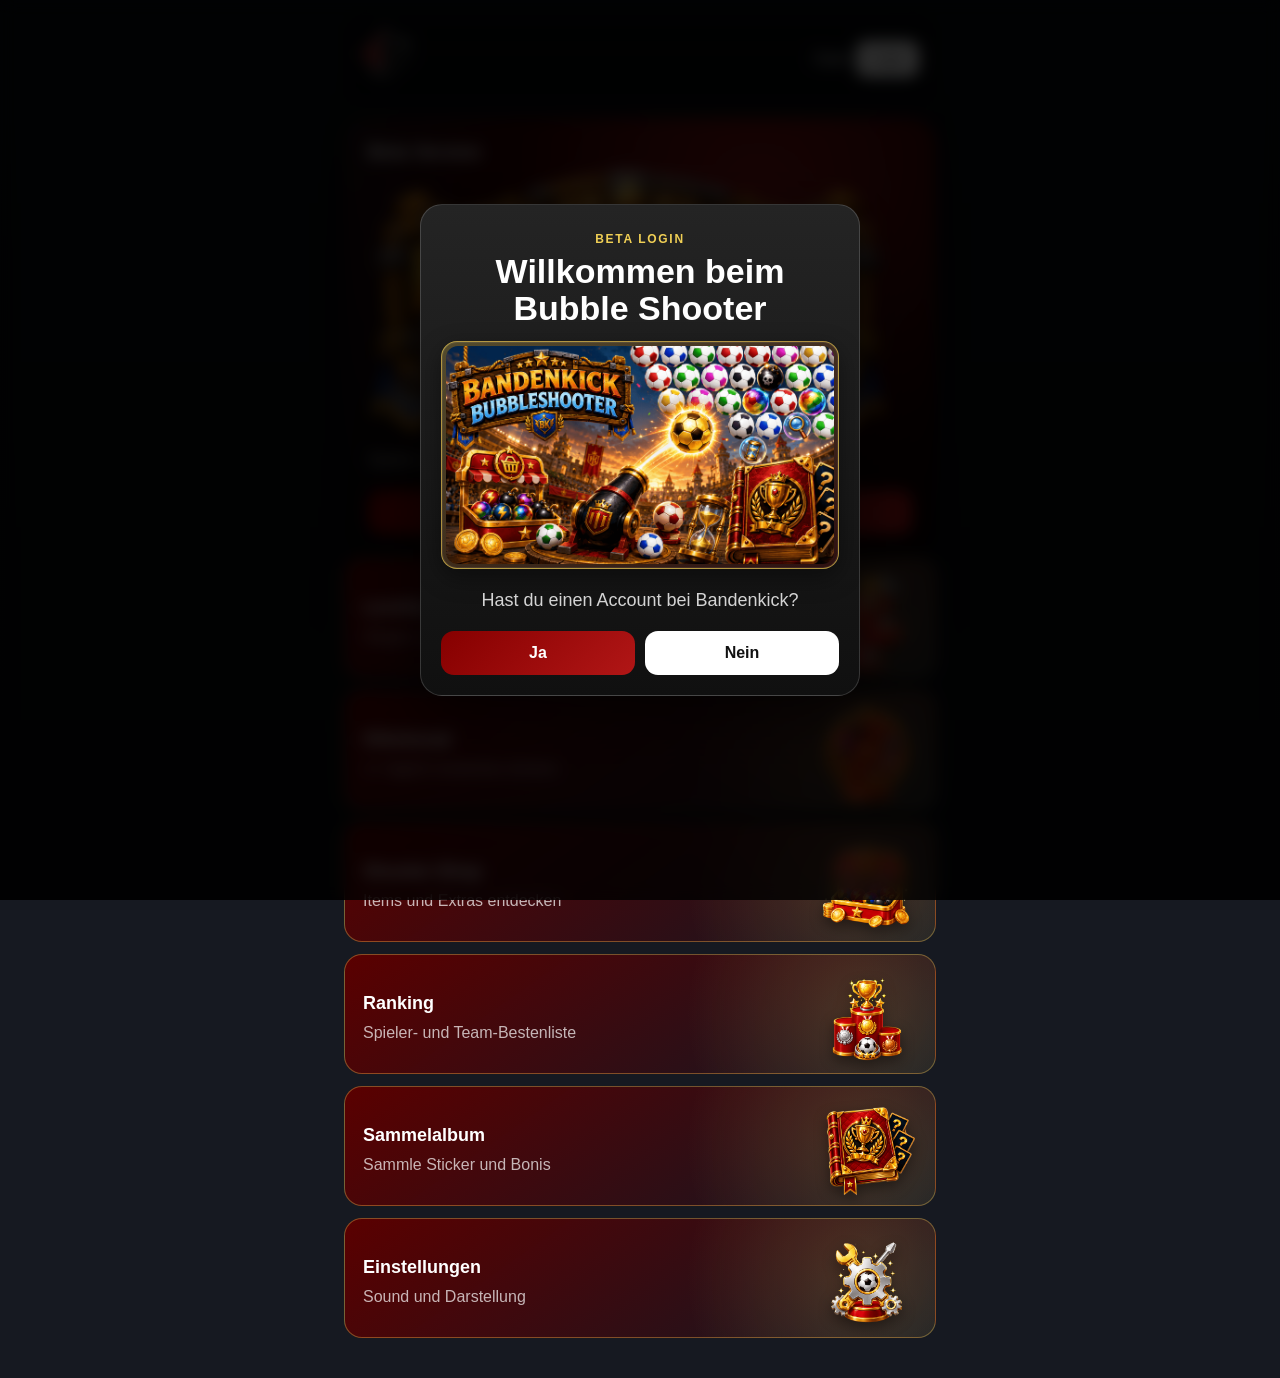
==== commit b732baf1: "Umbau Gerüst" ====
--- a/index-1.html
+++ b/index-1.html
@@ -4,23 +4,60 @@
   <meta charset="UTF-8">
   <meta name="viewport" content="width=device-width, initial-scale=1.0">
 
-  <title>Bandenkick Bubble Challenge</title>
-
-  <link rel="stylesheet" href="style.css">
-  <link rel="stylesheet" href="css/worldMap2.css">
+ 
+
+  <meta name="description" content="Das ultimative Fussball Shootergame. Gewinne Level, sammle Sterne und Bonis, steigere dein Ranking">
+  <meta name="keywords" content="esport, gaming, eafc, clubs, 1vs1, league, tournament, bel">
+  <meta name="author" content="Bandenkick">
+  <meta name="theme-color" content="#b30000">
+
+  <meta property="og:title" content="Bubbleshooter • Bandenkick">
+  <meta property="og:description" content="Das ultimative Fussball Shootergame. Gewinne Level, sammle Sterne und Bonis, steigere dein Ranking">
+
+  <meta property="og:image" content="https://bandenkick.de/images/heading/main-title.jpg">
+  <meta property="og:image:width" content="3556">
+  <meta property="og:image:height" content="2000">
+
+  <meta property="og:url" content="https://bandenkick.de/esport/dashboard">
+  <meta property="og:type" content="website">
+
+  <link rel="icon" type="image/png" sizes="32x32" href="https://bandenkick.de/images/favicon/favicon-32x32.png">
+  <link rel="icon" type="image/png" sizes="16x16" href="https://bandenkick.de/images/favicon/favicon-16x16.png">
+  <link rel="shortcut icon" href="https://bandenkick.de/images/favicon/favicon.ico">
+  <link rel="apple-touch-icon" href="https://bandenkick.de/images/favicon/apple-touch-icon.png">
+  <link rel="icon" type="image/png" sizes="192x192" href="https://bandenkick.de/images/favicon/android-chrome-192x192.png">
+  <link rel="icon" type="image/png" sizes="512x512" href="https://bandenkick.de/images/favicon/android-chrome-512x512.png">
+  <link rel="manifest" href="https://bandenkick.de/images/favicon/site.webmanifest">
+
+
+
+  <title>Bubbleshooter • Bandenkick</title>
+
+  <link rel="stylesheet" href="style.css?v=20260827-1">
+
+  <link rel="stylesheet" href="style.css?v=20260830-login-hero-belinfo">
+  <link rel="stylesheet" href="css/worldMap2.css?v=20260827-1">
+  <link rel="stylesheet" href="css/loader.css?v=20260827-1">
+  <link rel="stylesheet" href="css/match3.css?v=20260904-area-bomb-focus-v1">
 </head>
 
 <body>
+<div id="bkLoader" role="status" aria-live="polite" aria-hidden="false">
+  <div class="bk-loader-card">
+    <div class="bk-loader-spinner" aria-hidden="true"></div>
+    <div id="bkLoaderText" class="bk-loader-text">Spiel wird geladen…</div>
+    <div id="bkLoaderSubtext" class="bk-loader-subtext">Grafiken werden vorbereitet</div>
+  </div>
+</div>
 <div id="app">
   <header class="app-header">
     <div class="brand-block">
       <img src="assets/logos/LigaLogoBordered.png" class="game-logo" alt="Bandenkick Logo">
-      <h1>Bubble Challenge</h1>
     </div>
 
     <div class="profile-block">
       <span id="profileName">Gast</span>
-      <button id="loginButton" class="small-button">Login-Demo</button>
+      <button id="loginButton" class="small-button">Login</button>
     </div>
   </header>
 
@@ -28,15 +65,14 @@
     <section id="homeScreen" class="screen">
       <div class="hero-card">
         <div class="hero-content">
-          <span class="eyebrow">VERSION 0.1</span>
-          <h2>Dein Weg durch die Bandenkick-Welten</h2>
+          <div class="hero-beta-label">Beta Version</div>
+          <img class="hero-game-logo" src="assets/ui/bandenkick-bubbleshooter-logo.png" alt="Bandenkick Bubbleshooter">
           <p>
             Spiele Level, sammle Sterne und schalte neue Stages frei.
           </p>
 
           <div class="hero-actions">
             <button id="continueButton" class="primary-button">Weiterspielen</button>
-            <button id="newGameButton" class="secondary-button">Neuer Spielstand</button>
           </div>
         </div>
       </div>
@@ -97,7 +133,7 @@
         <button id="openRankingButton" class="menu-card has-image">
           <div class="menu-card-text">
             <strong>Ranking</strong>
-            <span>Demo der späteren API</span>
+            <span>Spieler- und Team-Bestenliste</span>
           </div>
           <img
             class="menu-card-image"
@@ -106,7 +142,21 @@
             draggable="false">
         </button>
 
-        <!-- 6. ALTE LEVELKARTE: bewusst deaktiviert, aber NICHT gelöscht -->
+
+        <!-- 6. Sammelalbum -->
+        <button id="openAlbumsButton" class="menu-card has-image album-menu-card">
+          <div class="menu-card-text">
+            <strong>Sammelalbum</strong>
+            <span id="albumHomeStatus">Sammle Sticker und Bonis</span>
+          </div>
+          <img
+            class="menu-card-image album-menu-image"
+            src="assets/ui/sammelalbum-overview.png"
+            alt="Sammelalbum"
+            draggable="false">
+        </button>
+
+        <!-- 7. ALTE LEVELKARTE: bewusst deaktiviert, aber NICHT gelöscht -->
         <button
           id="openMapButton"
           class="menu-card has-image legacy-map-card"
@@ -125,7 +175,20 @@
             draggable="false">
         </button>
 
-        <!-- 7. Einstellungen -->
+        <!-- MATCH-3 SONDERBEREICH: erst ab freigeschaltetem Hauptlevel 195 sichtbar -->
+        <button id="openMatch3Button" class="menu-card has-image match3-menu-card hidden" type="button" hidden>
+          <div class="menu-card-text">
+            <strong>Match Arena</strong>
+            <span>Neue Ball-Mechanik entdecken</span>
+          </div>
+          <div class="match3-menu-balls" aria-hidden="true">
+            <img src="assets/balls/bk-arena-balls/red.png" alt="" draggable="false">
+            <img src="assets/balls/bk-arena-balls/yellow.png" alt="" draggable="false">
+            <img src="assets/balls/bk-arena-balls/green.png" alt="" draggable="false">
+          </div>
+        </button>
+
+        <!-- 8. Einstellungen -->
         <button id="openSettingsButton" class="menu-card has-image">
           <div class="menu-card-text">
             <strong>Einstellungen</strong>
@@ -138,6 +201,72 @@
             draggable="false">
         </button>
       </div>
+    </section>
+
+    <section id="match3MapScreen" class="screen hidden" aria-labelledby="match3MapTitle">
+      <div class="screen-toolbar">
+        <button id="match3MapBackButton" class="back-button" type="button">← Start</button>
+        <div>
+          <span class="eyebrow">SONDERBEREICH</span>
+          <h2 id="match3MapTitle">Match Arena</h2>
+        </div>
+        <span>Level 195+</span>
+      </div>
+
+      <section class="match3-map-card">
+        <div class="match3-map-intro">
+          <span class="eyebrow">TESTSTRECKE</span>
+          <h3>Neue Match-Mechanik</h3>
+          <p>Tausche benachbarte Bälle und bilde Reihen aus mindestens drei gleichen Bällen.</p>
+        </div>
+        <div class="match3-level-list">
+          <button id="match3Level1Button" class="match3-level-node" type="button">
+            <span class="match3-level-number">1</span>
+            <span class="match3-level-copy">
+              <strong>Nachrück-Test</strong>
+              <small>4 × 4 Feld · Ziel 1.500 Punkte</small>
+            </span>
+            <span class="match3-level-arrow" aria-hidden="true">›</span>
+          </button>
+
+          <button id="match3Level2Button" class="match3-level-node" type="button">
+            <span class="match3-level-number">2</span>
+            <span class="match3-level-copy">
+              <strong>Blaue Bälle sammeln</strong>
+              <small>6 × 6 Feld · Sammle 20 blaue Bälle</small>
+            </span>
+            <span class="match3-level-arrow" aria-hidden="true">›</span>
+          </button>
+        </div>
+      </section>
+    </section>
+
+    <section id="match3PlayScreen" class="screen hidden" aria-labelledby="match3PlayTitle">
+      <div class="screen-toolbar match3-play-toolbar">
+        <button id="match3PlayBackButton" class="back-button" type="button">← Karte</button>
+        <div>
+          <span class="eyebrow">MATCH ARENA</span>
+          <h2 id="match3PlayTitle">Level 1</h2>
+        </div>
+        <span id="match3GoalHud">Ziel 1.500</span>
+      </div>
+
+      <section class="match3-game-card">
+        <div class="match3-hud">
+          <div><span>PUNKTE</span><strong id="match3Score">0</strong></div>
+          <div><span>ZIEL</span><strong id="match3TargetDisplay">1.500</strong></div>
+          <div><span>KASKADE</span><strong id="match3Combo">×1</strong></div>
+        </div>
+
+        <div id="match3Status" class="match3-status" aria-live="polite">Tausche zwei benachbarte Bälle.</div>
+        <div id="match3Board" class="match3-board" role="grid" aria-label="Match Arena Spielfeld 4 mal 4"></div>
+
+        <div id="match3Victory" class="match3-victory hidden" aria-live="polite">
+          <span class="eyebrow">LEVEL GESCHAFFT</span>
+          <h3 id="match3VictoryTitle">Ziel erreicht!</h3>
+          <p id="match3VictoryText">Das Level wurde erfolgreich abgeschlossen.</p>
+        </div>
+      </section>
     </section>
 
     <section id="mapScreen" class="screen hidden">
@@ -237,31 +366,56 @@
 
       <div class="level-preview-card">
         <div id="levelPreviewGraphic" class="level-preview-graphic">
-          <h3 id="levelGoalTitle">Ziel</h3>
-          <p id="levelGoalText">Erreiche 1.0000 Punkte</p>
-         <div id="previewBubbles" class="preview-bubbles"></div>
-        <div class="level-data">
-
-    <div class="level-stat">
-        <span>Farben</span>
-        <strong id="levelColors">3</strong>
-    </div>
-
-    <div class="level-stat">
-        <span>Zielpunkte</span>
-        <strong id="levelTarget">1.000</strong>
-    </div>
-
-    <div class="level-stat">
-        <span>Beste Sterne</span>
-        <strong id="levelBest">–</strong>
-    </div>
-
-</div>
+          <div class="prelevel-summary-card">
+            <div id="previewBubbles" class="preview-bubbles"></div>
+
+            <div class="level-data">
+              <div class="level-stat">
+                <span>Farben</span>
+                <strong id="levelColors">3</strong>
+              </div>
+
+              <div class="level-stat">
+                <span>Zielpunkte</span>
+                <strong id="levelTarget">1.000</strong>
+              </div>
+
+              <div class="level-stat">
+                <span>Beste Sterne</span>
+                <strong id="levelBest">–</strong>
+              </div>
+            </div>
+
+            <h3 id="levelGoalTitle">Ziel</h3>
+            <p id="levelGoalText">Erreiche 1.000 Punkte</p>
+          </div>
+
+        <div id="preLevelLoadout" class="prelevel-loadout" aria-label="Items für dieses Level auswählen">
+          <div class="prelevel-loadout-header">
+            <span class="prelevel-loadout-eyebrow">DEIN LOADOUT</span>
+            <strong>Wähle bis zu 4 Items</strong>
+            <small>Tippe ein Item an, um es mitzunehmen.</small>
+          </div>
+
+          <div id="preLevelLoadoutSlots" class="prelevel-loadout-slots" aria-label="Ausgewählte Items">
+            <button class="prelevel-loadout-slot" type="button" data-slot="0" aria-label="Slot 1"></button>
+            <button class="prelevel-loadout-slot" type="button" data-slot="1" aria-label="Slot 2"></button>
+            <button class="prelevel-loadout-slot" type="button" data-slot="2" aria-label="Slot 3"></button>
+            <button class="prelevel-loadout-slot" type="button" data-slot="3" aria-label="Slot 4"></button>
+          </div>
+
+          <div class="prelevel-loadout-items-wrap">
+            <button id="preLevelLoadoutPrev" class="prelevel-loadout-scroll-arrow prelevel-loadout-scroll-arrow-left" type="button" aria-label="Items nach links scrollen">‹</button>
+            <div id="preLevelLoadoutItems" class="prelevel-loadout-items"></div>
+            <button id="preLevelLoadoutNext" class="prelevel-loadout-scroll-arrow prelevel-loadout-scroll-arrow-right" type="button" aria-label="Items nach rechts scrollen">›</button>
+          </div>
+          <div id="preLevelLoadoutHint" class="prelevel-loadout-hint" aria-live="polite"></div>
+        </div>
 
         <button id="startLevelButton" class="primary-button">
           Level starten
         </button>
+        </div>
       </div>
     </section>
 
@@ -293,10 +447,14 @@
         <div><span>Ziel</span><strong id="targetScoreDisplay">1.000</strong></div>
         <div><span>Schüsse</span><strong id="shotsDisplay">0</strong></div>
         <div><span>Farben</span><strong id="colorsDisplay">3</strong></div>
+        <div id="speedTimerHud" class="speed-timer-hud hidden"><span>Zeit</span><strong id="speedTimerDisplay">0</strong></div>
       </div>
 
     <div id="gameContainer" class="game-container">
         <canvas id="gameCanvas" width="480" height="700"></canvas>
+        <div id="speedCountdownOverlay" class="speed-countdown-overlay hidden" aria-live="assertive">
+          <span id="speedCountdownText">3</span>
+        </div>
     
     
     
@@ -375,6 +533,34 @@
             <span class="item-lock-icon" aria-hidden="true">🔒</span>
         </button>
 
+        <button
+            id="colorBombItemButton"
+            class="item-bar-button color-bomb-item locked-item"
+            type="button"
+            disabled
+            aria-label="Farbbombe – gesperrt bis Level 55">
+            <img src="assets/ui/color-bomb.png" alt="Farbbombe">
+            <span class="item-info-button" data-item="colorbomb">
+                i
+            </span>
+            <span class="item-count">3</span>
+            <span class="item-lock-icon" aria-hidden="true">🔒</span>
+        </button>
+
+        <button
+            id="hourglassItemButton"
+            class="item-bar-button hourglass-item locked-item"
+            type="button"
+            disabled
+            aria-label="Sanduhr – gesperrt bis Level 65">
+            <img src="assets/ui/hourglass.png" alt="Sanduhr">
+            <span class="item-info-button" data-item="hourglass">
+                i
+            </span>
+            <span class="item-count">3</span>
+            <span class="item-lock-icon" aria-hidden="true">🔒</span>
+        </button>
+
     </div>
 
 </div>
@@ -414,6 +600,27 @@
             ERGEBNIS
         </span>
 
+
+        <div
+            id="albumCardReward"
+            class="album-card-reward hidden"
+            aria-live="polite">
+
+            <span class="album-card-reward-title">
+                NEUE SAMMELKARTE!
+            </span>
+
+            <div class="album-card-reward-body">
+                <img id="albumUnlockImage" class="album-card-reward-image" alt="">
+                <div class="album-card-reward-copy">
+                    <strong id="albumUnlockName"></strong>
+                    <span id="albumUnlockProgress"></span>
+                    <span id="albumUnlockBonus" class="album-unlock-bonus hidden"></span>
+                </div>
+            </div>
+
+        </div>
+
         <div
             id="itemUnlockReward"
             class="item-unlock-reward hidden"
@@ -617,21 +824,100 @@
       <div id="episodeList" class="episode-list"></div>
     </section>
 
+
+    <section id="albumsScreen" class="screen hidden">
+      <div class="screen-toolbar">
+        <button class="back-button" data-back="home">← Start</button>
+        <div>
+          <span class="eyebrow">SAMMELALBUM</span>
+          <h2>Schwerter</h2>
+        </div>
+        <span id="albumScreenCounter">0/6</span>
+      </div>
+
+      <div class="album-hero-card victory-card-look">
+        <div class="album-hero-copy">
+          <span class="album-kicker">ALBUM 1</span>
+          <h3>Schwerter</h3>
+          <p>Sammle alle 6 Schwertkarten. Jede Karte wird automatisch hinzugefügt, sobald du das zugehörige Level erfolgreich abschließt.</p>
+          <div class="album-progress-track"><span id="albumProgressFill"></span></div>
+          <strong id="albumProgressText">0 von 6 gesammelt</strong>
+        </div>
+      </div>
+
+      <div id="albumCardGrid" class="album-card-grid" aria-live="polite"></div>
+
+      <div id="albumCompletionShowcase" class="album-completion-showcase victory-card-look hidden">
+        <img id="albumCompletionImage" src="assets/albums/swords/album-complete.png" alt="Vollständiges Album Schwerter">
+      </div>
+
+      <div id="albumRewardPreview" class="album-reward-preview victory-card-look">
+        <span class="album-reward-star" aria-hidden="true">★</span>
+        <div>
+          <span class="eyebrow">ALBUM-BELOHNUNG</span>
+          <h3>Alle 6 Karten sammeln</h3>
+          <p>10× Bombenball · 10× Blitzball · 5× Farbbombe · 5× Sanduhr</p>
+        </div>
+        <button id="albumRewardState" class="album-reward-button" type="button" disabled>Noch nicht erhalten</button>
+      </div>
+
+      <div id="albumRewardOverlay" class="album-reward-overlay hidden" aria-hidden="true">
+        <div class="album-reward-victory-card">
+          <span class="album-reward-victory-kicker">ALBUM VOLLSTÄNDIG</span>
+          <div class="album-reward-victory-medal">★</div>
+          <h3>Glückwunsch</h3>
+          <p>Deine Belohnung</p>
+          <div id="albumRewardItems" class="album-reward-items"></div>
+          <button id="albumRewardClose" class="primary-button album-reward-close" type="button">Weiter</button>
+        </div>
+      </div>
+    </section>
+
     <section id="rankingScreen" class="screen hidden">
       <div class="screen-toolbar">
         <button class="back-button" data-back="home">← Start</button>
         <div>
           <span class="eyebrow">BANDENKICK</span>
-          <h2>Ranking-Demo</h2>
-        </div>
-        <span>Top 10</span>
-      </div>
-
-      <div id="rankingList" class="ranking-list"></div>
+          <h2>Ranking</h2>
+        </div>
+        <span id="rankingPlayerCount">0 Spieler</span>
+      </div>
+
+      <section class="ranking-card">
+        <div class="ranking-card-head">
+          <div>
+            <span class="eyebrow">BESTENLISTE</span>
+            <h3>Top 10</h3>
+          </div>
+          <span class="ranking-card-badge">Gesamtpunkte</span>
+        </div>
+        <div id="rankingList" class="ranking-list"></div>
+      </section>
+
+      <section class="ranking-card ranking-card-personal">
+        <div class="ranking-card-head">
+          <div>
+            <span class="eyebrow">DEINE POSITION</span>
+            <h3>Mein Ranking</h3>
+          </div>
+          <span class="ranking-card-badge">± 2 Plätze</span>
+        </div>
+        <div id="rankingAroundList" class="ranking-list"></div>
+      </section>
+
+      <section class="ranking-card ranking-card-team">
+        <div class="ranking-card-head">
+          <div>
+            <span class="eyebrow">TEAMWERTUNG</span>
+            <h3>Teamranking</h3>
+          </div>
+          <span class="ranking-card-badge">Top 10 Teams</span>
+        </div>
+        <div id="teamRankingList" class="ranking-list"></div>
+      </section>
 
       <p class="info-note">
-        Aktuell sind dies Demodaten. Später kommen sie über die
-        Bandenkick-API aus eurer Datenbank.
+        Angezeigt werden alle Bandenkick-Spieler, die mindestens ein Level gespielt haben.
       </p>
     </section>
 
@@ -734,6 +1020,24 @@
 
         </div>
 
+    </div>
+
+    <!-- Sperrt nach dem Gewinn den kompletten Bildschirm.
+         Nach 3 Sekunden wird darin die zweite Victory-Karte eingeblendet. -->
+    <div id="wheelWinLock" class="wheel-win-lock hidden" aria-live="polite">
+        <div id="wheelVictoryCard" class="wheel-victory-card" role="dialog" aria-modal="true" aria-labelledby="wheelVictoryTitle">
+            <span class="wheel-victory-kicker">TÄGLICH GEDREHT</span>
+            <div class="wheel-victory-medal" aria-hidden="true">★</div>
+            <h3 id="wheelVictoryTitle">Glückwunsch!</h3>
+            <p>Dein Gewinn wurde deinem Bestand hinzugefügt.</p>
+
+            <button id="wheelPaidSpinButton" class="wheel-paid-spin-button" type="button" disabled aria-disabled="true">
+                <span>Nochmal drehen</span>
+                <strong>0,99 €</strong>
+            </button>
+
+            <button id="wheelVictoryBackButton" class="wheel-victory-back-button" type="button">Zurück</button>
+        </div>
     </div>
 
 
@@ -785,12 +1089,175 @@
               <div class="speed-option" data-speed="fast">Schnell</div>
         </div>
 
+        <section class="account-device-card account-profile-card" aria-labelledby="accountDeviceTitle">
+          <div class="account-device-head">
+            <div>
+              <span class="eyebrow">ACCOUNT</span>
+              <h3 id="accountDeviceTitle">Spielerkonto</h3>
+            </div>
+            <span id="accountDeviceStatus" class="account-device-status">aktiv</span>
+          </div>
+
+          <div class="account-team-summary">
+            <div id="accountTeamCrestWrap" class="account-team-crest-wrap hidden" aria-hidden="true">
+              <img id="accountTeamCrest" class="account-team-crest" alt="Teamwappen">
+            </div>
+            <div class="account-team-copy">
+              <strong id="accountTeamName">Kein Team</strong>
+              <span id="accountTeamShort">–</span>
+            </div>
+          </div>
+
+          <label class="readonly-setting">
+            <span>Username</span>
+            <input id="accountUsername" type="text" readonly value="–">
+          </label>
+          <label class="readonly-setting">
+            <span>Account</span>
+            <input id="accountType" type="text" readonly value="–">
+          </label>
+          <label class="readonly-setting">
+            <span>User-ID</span>
+            <input id="accountUserId" type="text" readonly value="–">
+          </label>
+
+          <div class="account-actions">
+            <button id="refreshAccountButton" class="primary-button account-action-button" type="button">
+              Login-Daten aktualisieren
+            </button>
+            <button id="switchAccountButton" class="secondary-button account-action-button" type="button">
+              Account wechseln
+            </button>
+          </div>
+          <p id="accountRefreshStatus" class="account-refresh-status" aria-live="polite"></p>
+        </section>
+
         <button id="resetProgressButton" class="danger-button">
           Spielstand zurücksetzen
         </button>
+
+        <div class="settings-legal-links" aria-label="Rechtliche Hinweise">
+          <a
+            class="settings-legal-button"
+            href="https://www.bandenkick.de/imprint"
+            target="_blank"
+            rel="noopener noreferrer">
+            Imprint
+          </a>
+          <a
+            class="settings-legal-button"
+            href="https://www.bandenkick.de/privacy-policy"
+            target="_blank"
+            rel="noopener noreferrer">
+            Privacy
+          </a>
+        </div>
       </div>
     </section>
   </main>
+
+
+  <div id="betaLoginOverlay" class="beta-login-overlay hidden" role="dialog" aria-modal="true" aria-labelledby="betaLoginTitle">
+    <div class="beta-login-card">
+      <span class="beta-login-kicker">BETA LOGIN</span>
+      <h2 id="betaLoginTitle">Willkommen beim Bubble Shooter</h2>
+
+      <div id="betaLoginQuestion" class="beta-login-step">
+        <div class="beta-login-hero-frame">
+          <img class="beta-login-hero" src="assets/ui/beta-login-hero.png" alt="Bandenkick BubbleShooter">
+        </div>
+        <p>Hast du einen Account bei Bandenkick?</p>
+        <div class="beta-login-actions">
+          <button id="betaHasBkYes" class="primary-button" type="button">Ja</button>
+          <button id="betaHasBkNo" class="secondary-button" type="button">Nein</button>
+        </div>
+      </div>
+
+      <div id="betaBkStep" class="beta-login-step hidden">
+        <p>Gib deinen Bandenkick-Username und deine User-ID ein.</p>
+        <label>
+          <span>Bandenkick Username</span>
+          <input id="betaBkUsername" type="text" maxlength="40" autocomplete="username" placeholder="z. B. Mirco Djerdak">
+        </label>
+        <label class="beta-userid-label">
+          <span class="beta-label-row">
+            <span>Bandenkick User-ID</span>
+            <button id="betaBelInfoButton" class="beta-bel-info-button" type="button" aria-label="Wo finde ich meine BEL-ID?" aria-expanded="false">i</button>
+          </span>
+          <input id="betaBkUserId" type="number" min="1" inputmode="numeric" placeholder="z. B. 101">
+          <div id="betaBelInfoPopup" class="beta-bel-info-popup hidden" role="dialog" aria-label="BEL-ID Hilfe">
+            <strong>Wo finde ich meine BEL-ID ?</strong>
+            <a href="https://bandenkick.de/esport/auth/login" target="_blank" rel="noopener noreferrer">Webseite</a>
+            <span>Login -&gt; Profile -&gt; Ganz unten BEL-ID</span>
+          </div>
+        </label>
+        <p id="betaBkError" class="beta-login-error hidden"></p>
+        <div class="beta-login-actions">
+          <button id="betaBkSubmit" class="primary-button" type="button">Senden</button>
+          <button id="betaBkBack" class="secondary-button" type="button">Zurück</button>
+        </div>
+      </div>
+
+      <div id="betaNotFoundStep" class="beta-login-step hidden">
+        <p>Dieser User wurde nicht gefunden.</p>
+        <div class="beta-login-actions">
+          <button id="betaRetryBk" class="primary-button" type="button">Nochmal versuchen</button>
+          <button id="betaContinueGuest" class="secondary-button" type="button">Als Gast weiterspielen</button>
+        </div>
+      </div>
+
+      <div id="betaGuestStep" class="beta-login-step hidden">
+        <p id="betaGuestIntro">Gib deinen Gast-Username ein.</p>
+        <label>
+          <span>Username</span>
+          <input id="betaGuestUsername" type="text" maxlength="30" autocomplete="nickname" placeholder="Dein Username">
+        </label>
+        <div id="betaGuestPinWrap" class="hidden">
+          <label>
+            <span>6-stelliger Zahlencode</span>
+            <input id="betaGuestPin" type="password" inputmode="numeric" pattern="[0-9]*" maxlength="6" autocomplete="off" placeholder="000000">
+          </label>
+        </div>
+        <div id="betaGuestPinConfirmWrap" class="hidden">
+          <label>
+            <span>Zahlencode wiederholen</span>
+            <input id="betaGuestPinConfirm" type="password" inputmode="numeric" pattern="[0-9]*" maxlength="6" autocomplete="off" placeholder="000000">
+          </label>
+        </div>
+        <p id="betaGuestPinWarning" class="hidden"><strong>Wichtig:</strong> Code gut aufbewahren. Er kann nicht wiederhergestellt werden.</p>
+        <p id="betaGuestError" class="beta-login-error hidden"></p>
+        <div class="beta-login-actions">
+          <button id="betaGuestSubmit" class="primary-button" type="button">Weiter</button>
+          <button id="betaGuestReset" class="secondary-button hidden" type="button">Anderen Username</button>
+        </div>
+      </div>
+
+      <div id="betaLoginBusy" class="beta-login-busy hidden">Daten werden geprüft …</div>
+    </div>
+  </div>
+
+  <div id="deviceLoginOverlay" class="device-login-overlay hidden" role="dialog" aria-modal="true" aria-labelledby="deviceLoginTitle">
+    <div class="device-login-card">
+      <span class="device-login-kicker">SICHERHEIT</span>
+      <h2 id="deviceLoginTitle">Neues Gerät erkannt</h2>
+      <p id="deviceLoginText">Du hast dich mit einem neuen Gerät angemeldet. Daten übernehmen?</p>
+      <div id="deviceLoginDetails" class="device-login-details"></div>
+      <div id="deviceLoginChoice" class="device-login-actions">
+        <button id="deviceLoginYes" class="primary-button" type="button">Ja</button>
+        <button id="deviceLoginNo" class="secondary-button" type="button">Nein</button>
+      </div>
+      <div id="deviceCodeStep" class="device-code-step hidden">
+        <p>Wir haben einen 6-stelligen Code an die bereits hinterlegte E-Mail-Adresse gesendet.</p>
+        <div id="deviceTestCodeHint" class="device-test-code-hint hidden"></div>
+        <input id="deviceEmailCode" class="device-code-input" type="text" inputmode="numeric" maxlength="6" autocomplete="one-time-code" placeholder="000000">
+        <p id="deviceCodeError" class="device-code-error hidden">Der Code ist nicht korrekt.</p>
+        <div class="device-login-actions">
+          <button id="deviceCodeConfirm" class="primary-button" type="button">Bestätigen</button>
+          <button id="deviceCodeCancel" class="secondary-button" type="button">Abbrechen</button>
+        </div>
+      </div>
+    </div>
+  </div>
 
   <div id="itemInfoPopup" class="item-info-popup hidden">
 
@@ -819,9 +1286,10 @@
   <div id="toast" class="toast hidden"></div>
 </div>
 
-<script type="module" src="./script.js"></script>
-<script type="module" src="./js/main.js"></script>
-<script type="module" src="./js/worldmap/worldMap2.js"></script>
+<script src="js/loader.js?v=20260827-1" defer></script>
+<script type="module" src="./script.js?v=20260904-area-bomb-shatter-v4"></script>
+<script type="module" src="./js/main.js?v=20260827-1"></script>
+<script type="module" src="./js/worldmap/worldMap2.js?v=20260827-1"></script>
 
 </body>
 </html>
--- a/style.css
+++ b/style.css
@@ -117,6 +117,23 @@
   box-shadow: 0 20px 50px rgba(0, 0, 0, 0.35);
 }
 
+.hero-beta-label {
+  margin: 0 0 8px;
+  color: #fff;
+  font-size: clamp(14px, 3.2vw, 18px);
+  font-weight: 700;
+  line-height: 1.2;
+  letter-spacing: 0.02em;
+}
+
+.hero-game-logo {
+  display: block;
+  width: min(100%, 520px);
+  height: auto;
+  margin: 0 0 12px;
+  object-fit: contain;
+}
+
 .hero-content h2 {
   max-width: 420px;
   margin: 7px 0 10px;
@@ -167,10 +184,12 @@
   min-height: 118px;
   padding: 18px;
   text-align: left;
-  border: 1px solid rgba(255, 255, 255, 0.12);
+  border: 1px solid rgba(255, 212, 92, 0.34);
   border-radius: 18px;
   color: #fff;
-  background: var(--card-bg);
+  background:
+    radial-gradient(circle at 88% 50%, rgba(255, 212, 92, 0.18), transparent 34%),
+    linear-gradient(145deg, rgba(92, 0, 0, 0.98), rgba(20, 24, 34, 0.96));
 }
 
 .menu-card strong,
@@ -665,6 +684,41 @@
   margin-top: 8px;
   color: #fff;
   background: #a21c1c;
+}
+
+.settings-legal-links {
+  display: grid;
+  grid-template-columns: repeat(2, minmax(0, 1fr));
+  gap: 10px;
+  margin-top: 2px;
+}
+
+.settings-legal-button {
+  display: flex;
+  align-items: center;
+  justify-content: center;
+  min-height: 36px;
+  padding: 8px 12px;
+  border: 1px solid rgba(255, 255, 255, 0.14);
+  border-radius: 12px;
+  color: rgba(255, 255, 255, 0.88);
+  text-decoration: none;
+  font-size: 12px;
+  font-weight: 800;
+  letter-spacing: 0.04em;
+  background: linear-gradient(180deg, rgba(255, 255, 255, 0.08), rgba(255, 255, 255, 0.035));
+  box-shadow: inset 0 1px 0 rgba(255, 255, 255, 0.05);
+  transition: transform 0.16s ease, background 0.16s ease, border-color 0.16s ease;
+}
+
+.settings-legal-button:hover {
+  border-color: rgba(255, 210, 86, 0.45);
+  color: #fff;
+  background: rgba(134, 0, 0, 0.38);
+}
+
+.settings-legal-button:active {
+  transform: scale(0.98);
 }
 
 .toast {
@@ -2323,14 +2377,16 @@
 
     background:
         conic-gradient(
-            #860000 0 45deg,
-            #273a67 45deg 90deg,
-            #967218 90deg 135deg,
-            #476a2e 135deg 180deg,
-            #5d194f 180deg 225deg,
-            #253f71 225deg 270deg,
-            #6e1010 270deg 315deg,
-            #75601d 315deg 360deg
+            #860000 0 36deg,
+            #273a67 36deg 72deg,
+            #967218 72deg 108deg,
+            #476a2e 108deg 144deg,
+            #5d194f 144deg 180deg,
+            #253f71 180deg 216deg,
+            #6e1010 216deg 252deg,
+            #75601d 252deg 288deg,
+            #4d285f 288deg 324deg,
+            #315b46 324deg 360deg
         );
 
     box-shadow:
@@ -2338,9 +2394,8 @@
         0 14px 34px rgba(0,0,0,.52),
         inset 0 0 30px rgba(0,0,0,.32);
 
-    transition:
-        transform 4.8s
-        cubic-bezier(.12,.62,.08,1);
+    transition: none;
+    will-change: transform;
 
     transform-origin: center center;
 }
@@ -2465,6 +2520,54 @@
 /* =========================================================
    JACKPOT – AUSSEN AM RAND UND MITTIG
    ========================================================= */
+
+/* =========================================================
+   ZUFALLSFELD ×3
+   ========================================================= */
+
+.wheel-random-mark {
+    display: grid;
+    place-items: center;
+
+    width:
+        clamp(
+            34px,
+            10vw,
+            54px
+        );
+
+    height:
+        clamp(
+            34px,
+            10vw,
+            54px
+        );
+
+    margin: 0 auto;
+
+    border: 3px solid rgba(255, 212, 92, .9);
+    border-radius: 50%;
+
+    color: #ffd45c;
+    background: rgba(33, 8, 8, .72);
+
+    font-size:
+        clamp(
+            24px,
+            7vw,
+            38px
+        );
+
+    line-height: 1;
+    font-weight: 1000;
+
+    box-shadow:
+        0 4px 7px rgba(0,0,0,.45),
+        inset 0 0 10px rgba(255,212,92,.16);
+
+    text-shadow:
+        0 2px 4px rgba(0,0,0,.95);
+}
 
 .wheel-jackpot-label {
     display: block;
@@ -3488,3 +3591,2429 @@
   .prelevel-item-button { flex-basis: 62px; min-width: 62px; height: 76px; }
   .prelevel-item-button img { width: 44px; height: 44px; }
 }
+
+/* =========================================================
+   ITEM-INFO – LOADOUT + POPUP-ANIMATION
+   ========================================================= */
+.prelevel-item-info {
+  top: -7px;
+  right: -7px;
+  width: 20px;
+  height: 20px;
+  opacity: .92;
+  background: rgba(245,245,245,.96);
+  color: #1a1a1a;
+  border: 1px solid rgba(255,255,255,.75);
+  box-shadow: 0 2px 7px rgba(0,0,0,.45);
+  font-size: 13px;
+  line-height: 1;
+  animation: itemInfoPulse 2.4s ease-in-out infinite;
+}
+
+.prelevel-item-button[aria-disabled="true"] .prelevel-item-info {
+  opacity: 1;
+  filter: none;
+  pointer-events: auto;
+}
+
+.item-info-card-replay {
+  animation: itemInfoCardIn .42s cubic-bezier(.2,.9,.25,1.15) both;
+}
+
+#itemInfoImage {
+  display: block;
+  width: 88px;
+  height: 88px;
+  margin: 2px auto 12px;
+  object-fit: contain;
+  filter: drop-shadow(0 7px 10px rgba(0,0,0,.45));
+  animation: itemInfoImageIn .55s cubic-bezier(.2,.9,.25,1.18) both;
+}
+
+#closeItemInfo {
+  position: absolute;
+  top: 10px;
+  right: 10px;
+}
+
+.item-info-card { position: relative; }
+
+@keyframes itemInfoCardIn {
+  0% { opacity: 0; transform: translateY(18px) scale(.84); }
+  65% { opacity: 1; transform: translateY(-3px) scale(1.025); }
+  100% { opacity: 1; transform: translateY(0) scale(1); }
+}
+
+@keyframes itemInfoImageIn {
+  0% { opacity: 0; transform: scale(.55) rotate(-8deg); }
+  70% { opacity: 1; transform: scale(1.08) rotate(2deg); }
+  100% { opacity: 1; transform: scale(1) rotate(0); }
+}
+
+@keyframes itemInfoPulse {
+  0%, 100% { transform: scale(1); box-shadow: 0 2px 7px rgba(0,0,0,.45); }
+  50% { transform: scale(1.12); box-shadow: 0 0 0 4px rgba(255,216,102,.16), 0 2px 8px rgba(0,0,0,.48); }
+}
+
+/* =========================================================
+   MOBILE PAGE OVERFLOW FIX
+   Verhindert horizontales Verschieben der gesamten Seite.
+   Interne horizontale Scroller (z. B. Loadout) bleiben erhalten.
+   ========================================================= */
+html,
+body {
+  width: 100%;
+  max-width: 100%;
+  overflow-x: hidden;
+}
+
+#app,
+main,
+.screen,
+.wheel-card,
+.wheel-stage {
+  min-width: 0;
+  max-width: 100%;
+}
+
+#app {
+  overflow-x: hidden;
+}
+
+.screen {
+  width: 100%;
+}
+
+.screen-toolbar > * {
+  min-width: 0;
+}
+
+#wheelScreen .screen-toolbar {
+  width: 100%;
+  max-width: 100%;
+}
+
+#wheelScreen .screen-toolbar > div {
+  flex: 1 1 auto;
+  min-width: 0;
+}
+
+#wheelScreen .screen-toolbar h2,
+#wheelScreen .screen-toolbar .eyebrow,
+#wheelScreen .screen-toolbar > span {
+  overflow-wrap: anywhere;
+}
+
+#wheelScreen .wheel-card {
+  width: 100%;
+  overflow: hidden;
+}
+
+#wheelScreen .wheel-stage {
+  width: min(100%, 430px);
+}
+
+@media (max-width: 500px) {
+  #app {
+    width: 100%;
+    padding-left: 10px;
+    padding-right: 10px;
+  }
+
+  #wheelScreen .screen-toolbar {
+    gap: 8px;
+    padding: 12px 10px;
+  }
+
+  #wheelScreen .screen-toolbar .back-button {
+    flex: 0 0 auto;
+    padding-left: 9px;
+    padding-right: 9px;
+    white-space: nowrap;
+  }
+
+  #wheelScreen .screen-toolbar > div {
+    text-align: left;
+  }
+
+  #wheelScreen .screen-toolbar > span {
+    flex: 0 1 68px;
+    font-size: 14px;
+    line-height: 1.15;
+    text-align: right;
+  }
+
+  #wheelScreen .wheel-card {
+    padding-left: 8px;
+    padding-right: 8px;
+  }
+}
+
+/* =========================================================
+   LEVELVORSCHAU – STATISCHE 3x3 ITEM-AUSWAHL
+   Referenzlayout 18.08.2026
+   ========================================================= */
+.prelevel-loadout {
+  width: min(96%, 500px);
+  margin: 22px auto 20px;
+  padding: 28px 20px 18px;
+  border-radius: 26px;
+}
+
+.prelevel-loadout-header {
+  gap: 5px;
+  margin-bottom: 20px;
+}
+
+.prelevel-loadout-eyebrow {
+  font-size: 13px;
+  letter-spacing: .20em;
+}
+
+.prelevel-loadout-header strong {
+  font-size: clamp(24px, 6.4vw, 31px);
+  line-height: 1.04;
+  white-space: nowrap;
+}
+
+.prelevel-loadout-header small {
+  font-size: clamp(12px, 3.4vw, 16px);
+  opacity: .78;
+}
+
+.prelevel-loadout-slots {
+  gap: 12px;
+  width: min(100%, 390px);
+  margin: 0 auto 24px;
+}
+
+.prelevel-loadout-slot {
+  border-width: 2px;
+  border-radius: 20px;
+  background: rgba(35, 3, 6, .38);
+}
+
+.prelevel-slot-plus {
+  font-size: 40px;
+  line-height: 1;
+}
+
+.prelevel-loadout-items-wrap {
+  width: min(100%, 400px);
+  margin: 0 auto;
+}
+
+.prelevel-loadout-scroll-arrow {
+  display: none !important;
+}
+
+.prelevel-loadout-items {
+  display: grid;
+  grid-template-columns: repeat(3, minmax(0, 1fr));
+  gap: 12px;
+  width: 100%;
+  padding: 0;
+  overflow: visible;
+}
+
+.prelevel-item-button {
+  position: relative;
+  width: 100%;
+  min-width: 0;
+  height: auto;
+  aspect-ratio: .92 / 1;
+  padding: 12px 6px 28px;
+  border: 2px solid rgba(255, 213, 120, .43);
+  border-radius: 22px;
+  background: rgba(78, 8, 11, .34);
+  box-shadow: inset 0 0 14px rgba(0,0,0,.18);
+  overflow: visible;
+}
+
+.prelevel-item-button img {
+  width: 58%;
+  height: 58%;
+  max-width: 66px;
+  max-height: 66px;
+  object-fit: contain;
+}
+
+.prelevel-item-button.selected {
+  transform: none;
+  border-color: #ffd866;
+  background: linear-gradient(180deg, rgba(255,216,102,.24), rgba(134,0,0,.50));
+  box-shadow: 0 0 14px rgba(255,216,102,.28), inset 0 0 12px rgba(255,255,255,.05);
+}
+
+.prelevel-item-button.mode-disabled,
+.prelevel-item-button.empty {
+  opacity: .45;
+  filter: grayscale(.72);
+}
+
+.prelevel-item-button.locked,
+.prelevel-item-placeholder {
+  opacity: 1;
+  filter: none;
+  border-color: rgba(175,175,175,.35);
+  background: linear-gradient(180deg, rgba(47,47,47,.70), rgba(20,20,20,.76));
+}
+
+.prelevel-item-button.locked > img,
+.prelevel-item-button.locked .prelevel-item-name,
+.prelevel-item-button.locked .prelevel-item-count {
+  opacity: .18;
+  filter: grayscale(1);
+}
+
+.prelevel-item-info {
+  top: -10px !important;
+  left: -10px !important;
+  right: auto !important;
+  width: 32px;
+  height: 32px;
+  font-size: 20px;
+  background: rgba(250,250,250,.98);
+  color: #181818;
+  border: 2px solid rgba(255,255,255,.95);
+  box-shadow: 0 2px 7px rgba(0,0,0,.38);
+}
+
+.prelevel-item-count {
+  top: -9px;
+  right: -9px;
+  min-width: 31px;
+  height: 31px;
+  padding: 0 5px;
+  border: 2px solid rgba(255,255,255,.72);
+  font-size: 14px;
+  line-height: 1;
+}
+
+.prelevel-item-name {
+  left: 4px;
+  right: 4px;
+  bottom: 8px;
+  font-size: clamp(10px, 2.8vw, 13px);
+  line-height: 1;
+  font-weight: 900;
+  white-space: nowrap;
+}
+
+.prelevel-item-check {
+  left: auto;
+  right: 3px;
+  top: 3px;
+}
+
+.prelevel-item-lock,
+.prelevel-placeholder-lock {
+  position: absolute;
+  inset: 0;
+  display: grid;
+  place-items: center;
+  z-index: 3;
+  font-size: clamp(34px, 10vw, 56px);
+  line-height: 1;
+  filter: drop-shadow(0 4px 5px rgba(0,0,0,.55));
+}
+
+.prelevel-item-placeholder {
+  position: relative;
+  aspect-ratio: .92 / 1;
+  border: 2px solid rgba(175,175,175,.35);
+  border-radius: 22px;
+}
+
+.prelevel-loadout-hint {
+  min-height: 22px;
+  margin-top: 12px;
+  font-size: 13px;
+  font-weight: 900;
+}
+
+@media (max-width: 430px) {
+  .prelevel-loadout {
+    width: 96%;
+    padding: 24px 14px 16px;
+  }
+
+  .prelevel-loadout-slots {
+    gap: 9px;
+    width: min(100%, 350px);
+    margin-bottom: 22px;
+  }
+
+  .prelevel-loadout-items-wrap {
+    width: min(100%, 360px);
+  }
+
+  .prelevel-loadout-items {
+    gap: 10px;
+  }
+
+  .prelevel-item-button {
+    min-width: 0;
+    height: auto;
+    padding: 10px 4px 26px;
+    border-radius: 19px;
+  }
+
+  .prelevel-item-button img {
+    width: 57%;
+    height: 57%;
+  }
+
+  .prelevel-item-info {
+    width: 30px;
+    height: 30px;
+    font-size: 18px;
+  }
+
+  .prelevel-item-count {
+    min-width: 29px;
+    height: 29px;
+    font-size: 13px;
+  }
+}
+
+@media (max-width: 360px) {
+  .prelevel-loadout {
+    padding-inline: 10px;
+  }
+  .prelevel-loadout-items,
+  .prelevel-loadout-slots {
+    gap: 7px;
+  }
+  .prelevel-item-name {
+    font-size: 9px;
+  }
+}
+
+/* =========================================================
+   MOBILE KORREKTUREN 18.08.2026
+   Header/Startbuttons + Levelvorschau nach Referenz
+   ========================================================= */
+
+/* Gast + Login-Demo bleiben immer in EINER Zeile */
+.profile-block {
+  flex-direction: row !important;
+  align-items: center !important;
+  justify-content: flex-end;
+  flex-wrap: nowrap !important;
+  white-space: nowrap;
+}
+
+#profileName,
+#loginButton {
+  flex: 0 0 auto;
+  white-space: nowrap;
+}
+
+/* Weiterspielen + Neuer Spielstand bleiben immer nebeneinander */
+.hero-actions {
+  display: flex;
+  flex-wrap: nowrap !important;
+  align-items: stretch;
+  width: 100%;
+  gap: 10px;
+}
+
+.hero-actions > button {
+  flex: 1 1 0;
+  min-width: 0;
+  white-space: nowrap;
+}
+
+/* Levelvorschau: Grundfläche sauber untereinander */
+.level-preview-card {
+  overflow: hidden;
+}
+
+.level-preview-graphic {
+  display: flex;
+  flex-direction: column;
+  align-items: center;
+  justify-content: flex-start;
+  gap: 0;
+  min-height: 0;
+  padding: 18px 12px 16px;
+}
+
+/* Oberer Referenzblock: Bälle -> 3 Werte -> rotes Ziel */
+.prelevel-summary-card {
+  width: min(100%, 500px);
+  margin: 0 auto;
+  padding: 20px 18px 18px;
+  border: 2px solid rgba(255, 213, 92, .86);
+  border-radius: 26px;
+  background:
+    radial-gradient(circle at 50% 78%, rgba(255,255,255,.05), transparent 30%),
+    repeating-conic-gradient(from -7deg at 50% 78%, rgba(255,255,255,.045) 0deg 10deg, transparent 10deg 20deg),
+    linear-gradient(180deg, rgba(130, 17, 16, .94), rgba(73, 8, 9, .96));
+  box-shadow: 0 10px 24px rgba(0,0,0,.32), inset 0 0 18px rgba(0,0,0,.20);
+}
+
+.prelevel-summary-card .preview-bubbles {
+  margin: 0 0 16px;
+  gap: 9px;
+}
+
+.prelevel-summary-card .preview-bubbles img {
+  width: clamp(38px, 11vw, 52px);
+  height: clamp(38px, 11vw, 52px);
+}
+
+.prelevel-summary-card .level-data {
+  display: grid !important;
+  grid-template-columns: repeat(3, minmax(0, 1fr)) !important;
+  gap: 8px;
+  width: 100%;
+  margin: 0;
+}
+
+.prelevel-summary-card .level-stat {
+  min-width: 0;
+  display: flex;
+  flex-direction: column;
+  align-items: center;
+  justify-content: center;
+  gap: 5px;
+}
+
+.prelevel-summary-card .level-stat span {
+  font-size: clamp(12px, 3.4vw, 16px);
+  font-weight: 400;
+  white-space: nowrap;
+}
+
+.prelevel-summary-card .level-stat strong {
+  font-size: clamp(20px, 5.8vw, 28px);
+  line-height: 1;
+  white-space: nowrap;
+}
+
+.prelevel-summary-card #levelGoalTitle {
+  display: none !important;
+}
+
+.prelevel-summary-card #levelGoalText {
+  width: 100%;
+  max-width: none;
+  margin: 22px 0 0;
+  padding: 18px 16px;
+  border-radius: 20px;
+  font-size: clamp(16px, 4.2vw, 21px);
+  font-weight: 900;
+  line-height: 1.25;
+}
+
+/* Loadout direkt wie in der Referenz unter dem oberen Block */
+.prelevel-loadout {
+  margin-top: 22px;
+}
+
+/* Info-i bewusst kleiner als bisher */
+.prelevel-item-info {
+  top: -7px !important;
+  left: -7px !important;
+  width: 24px !important;
+  height: 24px !important;
+  min-width: 24px !important;
+  min-height: 24px !important;
+  padding: 0 !important;
+  font-size: 15px !important;
+  line-height: 20px !important;
+  border-width: 1.5px !important;
+}
+
+@media (max-width: 500px) {
+  .app-header {
+    align-items: center !important;
+  }
+
+  .brand-block {
+    flex: 0 1 auto;
+    min-width: 0;
+  }
+
+  .profile-block {
+    flex: 0 0 auto;
+    gap: 6px;
+  }
+
+  #profileName {
+    font-size: clamp(13px, 4vw, 17px);
+  }
+
+  #loginButton {
+    padding: 8px 10px;
+    font-size: clamp(12px, 3.5vw, 16px);
+  }
+
+  .hero-actions {
+    gap: 8px;
+  }
+
+  .hero-actions > button {
+    padding: 12px 8px;
+    font-size: clamp(12px, 3.7vw, 16px);
+  }
+
+  .level-preview-card {
+    padding: 10px;
+  }
+
+  .level-preview-graphic {
+    padding: 12px 8px 14px;
+  }
+
+  .prelevel-summary-card {
+    width: 100%;
+    padding: 18px 12px 16px;
+    border-radius: 23px;
+  }
+
+  .prelevel-summary-card .preview-bubbles {
+    margin-bottom: 14px;
+    gap: 7px;
+  }
+
+  .prelevel-summary-card .level-data {
+    grid-template-columns: repeat(3, minmax(0, 1fr)) !important;
+    gap: 4px;
+  }
+
+  .prelevel-summary-card #levelGoalText {
+    margin-top: 18px;
+    padding: 16px 10px;
+  }
+
+  .prelevel-loadout {
+    width: 100%;
+  }
+
+  .prelevel-item-info {
+    width: 23px !important;
+    height: 23px !important;
+    min-width: 23px !important;
+    min-height: 23px !important;
+    font-size: 14px !important;
+    line-height: 19px !important;
+  }
+}
+
+@media (max-width: 360px) {
+  .app-header {
+    gap: 6px;
+    padding-left: 10px;
+    padding-right: 10px;
+  }
+
+  .profile-block {
+    gap: 4px;
+  }
+
+  #loginButton {
+    padding-left: 8px;
+    padding-right: 8px;
+  }
+
+  .hero-actions {
+    gap: 6px;
+  }
+
+  .hero-actions > button {
+    padding-left: 5px;
+    padding-right: 5px;
+    font-size: 12px;
+  }
+
+  .prelevel-summary-card .level-stat span {
+    font-size: 11px;
+  }
+}
+
+/* 2026-08-18: Levelvorschau – Info-i 20% kleiner und näher am Item */
+.prelevel-item-info {
+  top: 1px !important;
+  left: 1px !important;
+  width: 19px !important;
+  height: 19px !important;
+  min-width: 19px !important;
+  min-height: 19px !important;
+  font-size: 12px !important;
+  line-height: 16px !important;
+  border-width: 1px !important;
+}
+
+@media (max-width: 500px) {
+  .prelevel-item-info {
+    top: 1px !important;
+    left: 1px !important;
+    width: 18px !important;
+    height: 18px !important;
+    min-width: 18px !important;
+    min-height: 18px !important;
+    font-size: 11px !important;
+    line-height: 15px !important;
+  }
+}
+
+/* =========================================================
+   GLÜCKSRAD – VICTORY OVERLAY NACH DEM GEWINN
+   ========================================================= */
+.wheel-win-lock {
+    position: fixed;
+    inset: 0;
+    z-index: 10000;
+    display: grid;
+    place-items: center;
+    padding: 20px;
+    overflow: hidden;
+    background: transparent;
+    pointer-events: auto;
+    touch-action: none;
+}
+
+.wheel-win-lock::before {
+    content: "";
+    position: absolute;
+    inset: 0;
+    background: rgba(3, 5, 12, 0);
+    backdrop-filter: blur(0);
+    -webkit-backdrop-filter: blur(0);
+    transition: background .34s ease, backdrop-filter .34s ease;
+}
+
+/* Lichtblitz wie bei der Victory-Animation */
+.wheel-win-lock::after {
+    content: "";
+    position: absolute;
+    inset: -25%;
+    opacity: 0;
+    pointer-events: none;
+    background: radial-gradient(circle at 50% 50%, rgba(255,224,115,.55) 0%, rgba(255,170,40,.16) 22%, transparent 52%);
+    transform: scale(.55);
+}
+
+.wheel-victory-card {
+    position: relative;
+    z-index: 2;
+    width: min(88vw, 340px);
+    padding: 20px 18px 18px;
+    overflow: hidden;
+    text-align: center;
+    color: #fff;
+    border: 2px solid #ffd45c;
+    border-radius: 22px;
+    background:
+        radial-gradient(circle at 50% 20%, rgba(255,220,100,.20), transparent 34%),
+        linear-gradient(145deg, #9b2016 0%, #790f0c 48%, #430605 100%);
+    box-shadow: 0 0 30px rgba(255,212,92,.34), 0 24px 55px rgba(0,0,0,.76);
+    opacity: 0;
+    transform: scale(.72) translateY(20px);
+    pointer-events: none;
+    isolation: isolate;
+}
+
+/* rotierende Victory-Strahlen innerhalb der Karte */
+.wheel-victory-card::before {
+    content: "";
+    position: absolute;
+    z-index: -2;
+    width: 520px;
+    height: 520px;
+    left: 50%;
+    top: 42%;
+    transform: translate(-50%, -50%);
+    opacity: .30;
+    background: repeating-conic-gradient(from 0deg, rgba(255,220,102,.20) 0deg 9deg, transparent 9deg 18deg);
+}
+
+/* Glanz-Sweep */
+.wheel-victory-card::after {
+    content: "";
+    position: absolute;
+    z-index: 4;
+    top: -20%;
+    left: -55%;
+    width: 36%;
+    height: 145%;
+    opacity: 0;
+    pointer-events: none;
+    transform: rotate(18deg);
+    background: linear-gradient(90deg, transparent, rgba(255,255,255,.32), transparent);
+}
+
+.wheel-win-lock-show-card::before {
+    background: rgba(3, 5, 12, .72);
+    backdrop-filter: blur(4px);
+    -webkit-backdrop-filter: blur(4px);
+}
+
+.wheel-win-lock-show-card::after {
+    animation: wheelVictoryFlash .72s ease-out both;
+}
+
+.wheel-win-lock-show-card .wheel-victory-card {
+    opacity: 1;
+    transform: scale(1) translateY(0);
+    pointer-events: auto;
+    animation: wheelVictoryImpact .65s cubic-bezier(.18,1.16,.32,1) both;
+}
+
+.wheel-win-lock-show-card .wheel-victory-card::before {
+    animation: wheelVictoryRays 9s linear infinite;
+}
+
+.wheel-win-lock-show-card .wheel-victory-card::after {
+    animation: wheelVictoryShine .95s ease-out .38s both;
+}
+
+.wheel-victory-kicker {
+    position: relative;
+    z-index: 3;
+    display: block;
+    color: #ffd45c;
+    font-size: 12px;
+    line-height: 1;
+    font-weight: 900;
+    letter-spacing: 1.6px;
+}
+
+.wheel-victory-medal {
+    position: relative;
+    z-index: 3;
+    width: 46px;
+    height: 46px;
+    display: grid;
+    place-items: center;
+    margin: 10px auto 6px;
+    border: 2px solid #ffd45c;
+    border-radius: 50%;
+    color: #ffd45c;
+    font-size: 25px;
+    font-weight: 900;
+    background: rgba(77,0,0,.48);
+    box-shadow: inset 0 0 0 4px rgba(255,212,92,.10), 0 0 18px rgba(255,212,92,.24);
+}
+
+.wheel-victory-card h3 {
+    position: relative;
+    z-index: 3;
+    margin: 4px 0 5px;
+    color: #fff;
+    font-size: 27px;
+    line-height: 1.05;
+    text-shadow: 0 2px 5px rgba(0,0,0,.45);
+}
+
+.wheel-victory-card p {
+    position: relative;
+    z-index: 3;
+    margin: 0 auto 15px;
+    max-width: 270px;
+    color: rgba(255,255,255,.92);
+    font-size: 13px;
+    line-height: 1.35;
+    font-weight: 650;
+}
+
+.wheel-paid-spin-button,
+.wheel-victory-back-button {
+    position: relative;
+    z-index: 5;
+    width: 100%;
+    min-height: 48px;
+    border-radius: 15px;
+    font: inherit;
+    font-weight: 900;
+    -webkit-appearance: none;
+    appearance: none;
+}
+
+/* Kaufbutton bewusst kräftig grün, auch solange er noch deaktiviert ist */
+.wheel-paid-spin-button,
+.wheel-paid-spin-button:disabled {
+    display: flex;
+    align-items: center;
+    justify-content: space-between;
+    gap: 12px;
+    padding: 7px 8px 7px 16px;
+    border: 2px solid #8dffac;
+    border-radius: 15px;
+    color: #fff !important;
+    background: linear-gradient(180deg, #31d966 0%, #10b447 52%, #078732 100%) !important;
+    box-shadow: inset 0 1px 0 rgba(255,255,255,.36), 0 0 16px rgba(20,210,84,.22), 0 6px 16px rgba(0,0,0,.35);
+    opacity: 1 !important;
+    cursor: default;
+    -webkit-text-fill-color: currentColor;
+}
+
+.wheel-paid-spin-button > span {
+    flex: 1;
+    text-align: left;
+    color: #fff;
+    font-size: 15px;
+    white-space: nowrap;
+}
+
+.wheel-paid-spin-button > strong {
+    flex: 0 0 auto;
+    min-width: 82px;
+    padding: 8px 10px;
+    border: 2px solid rgba(255,255,255,.92);
+    border-radius: 11px;
+    color: #5a3100 !important;
+    background: linear-gradient(180deg, #ffe27a 0%, #f5bf32 55%, #d99a16 100%) !important;
+    font-size: 16px;
+    line-height: 1;
+    white-space: nowrap;
+    opacity: 1 !important;
+    -webkit-text-fill-color: #5a3100;
+}
+
+.wheel-victory-back-button {
+    margin-top: 9px;
+    border: 1px solid rgba(255,255,255,.20);
+    color: #fff;
+    background: linear-gradient(145deg, #860000, #4a0000);
+    box-shadow: 0 5px 14px rgba(0,0,0,.35);
+}
+
+body.wheel-win-sequence-active {
+    overflow: hidden;
+}
+
+@keyframes wheelVictoryImpact {
+    0%   { opacity: 0; transform: scale(.68) translateY(22px); }
+    62%  { opacity: 1; transform: scale(1.055) translateY(-3px); }
+    82%  { transform: scale(.985) translateY(1px); }
+    100% { opacity: 1; transform: scale(1) translateY(0); }
+}
+
+@keyframes wheelVictoryFlash {
+    0%   { opacity: 0; transform: scale(.55); }
+    28%  { opacity: .95; transform: scale(1); }
+    100% { opacity: 0; transform: scale(1.35); }
+}
+
+@keyframes wheelVictoryRays {
+    from { transform: translate(-50%, -50%) rotate(0deg); }
+    to   { transform: translate(-50%, -50%) rotate(360deg); }
+}
+
+@keyframes wheelVictoryShine {
+    0%   { left: -55%; opacity: 0; }
+    28%  { opacity: .62; }
+    100% { left: 125%; opacity: 0; }
+}
+
+@media (max-width: 500px) {
+    .wheel-win-lock { padding: 14px; }
+    .wheel-victory-card { width: min(86vw, 315px); padding: 17px 14px 14px; }
+    .wheel-victory-card h3 { font-size: 24px; }
+    .wheel-victory-card p { font-size: 12px; margin-bottom: 12px; }
+    .wheel-paid-spin-button,
+    .wheel-victory-back-button { min-height: 45px; }
+    .wheel-paid-spin-button > strong { min-width: 78px; font-size: 15px; }
+}
+
+/* =========================================================
+   GLÜCKSRAD – VICTORY-GOLD GLANZ (18.08.2026)
+   ========================================================= */
+#wheelScreen .wheel-disc {
+  border-color: #ffd45c;
+  box-shadow:
+    0 0 0 3px #9a6510,
+    0 0 8px rgba(255,246,180,.95),
+    0 0 18px rgba(255,212,92,.78),
+    0 0 32px rgba(255,163,32,.38),
+    0 14px 34px rgba(0,0,0,.52),
+    inset 0 0 5px rgba(255,255,220,.82),
+    inset 0 0 30px rgba(0,0,0,.28);
+}
+
+/* =========================================================
+   GLÜCKSRAD – FESTE VERTIKALE POSITION (18.08.2026)
+   Verhindert ein Hoch-/Runterrutschen beim Wechsel der Statuszeile.
+   ========================================================= */
+#wheelScreen .wheel-status {
+  min-height: 2.7em;
+  display: flex;
+  align-items: center;
+  justify-content: center;
+  margin-bottom: 10px;
+  line-height: 1.35;
+}
+
+/* =========================================================
+   SHOOTER-SHOP – REFINED CARD DESIGN
+   Feiner, kompakter und hochwertiger im Victory/Bandenkick-Stil
+   ========================================================= */
+
+.shop-offers {
+    gap: 12px;
+    margin-top: 12px;
+}
+
+.shop-offer-card {
+    position: relative;
+    border: 1px solid rgba(232, 190, 85, 0.42);
+    border-radius: 18px;
+    background:
+        radial-gradient(circle at 18% 0%, rgba(255, 201, 90, 0.10), transparent 34%),
+        linear-gradient(145deg, rgba(111, 10, 10, 0.98), rgba(40, 7, 9, 0.98));
+    box-shadow:
+        0 7px 18px rgba(0, 0, 0, 0.28),
+        inset 0 1px 0 rgba(255, 224, 151, 0.11);
+}
+
+.shop-offer-card::before {
+    content: "";
+    position: absolute;
+    inset: 0 16px auto;
+    height: 1px;
+    background: linear-gradient(90deg, transparent, rgba(255, 215, 112, 0.68), transparent);
+    pointer-events: none;
+}
+
+.shop-offer-items {
+    align-items: stretch;
+    gap: 6px;
+    padding: 11px 9px 9px;
+    border-bottom: 1px solid rgba(232, 190, 85, 0.16);
+    background: rgba(255, 255, 255, 0.018);
+}
+
+.shop-offer-item {
+    position: relative;
+    min-height: 86px;
+    justify-content: center;
+    gap: 3px;
+    padding: 7px 4px 6px;
+    border: 1px solid rgba(255, 255, 255, 0.075);
+    border-radius: 12px;
+    background: linear-gradient(180deg, rgba(255, 255, 255, 0.045), rgba(0, 0, 0, 0.055));
+    box-shadow: inset 0 1px 0 rgba(255, 255, 255, 0.04);
+}
+
+.shop-offer-item img {
+    width: clamp(40px, 11vw, 57px);
+    height: 50px;
+    filter: drop-shadow(0 3px 4px rgba(0, 0, 0, 0.34));
+}
+
+.shop-offer-item strong {
+    min-width: 30px;
+    padding: 3px 7px;
+    border: 1px solid rgba(255, 220, 130, 0.30);
+    border-radius: 999px;
+    color: #ffe4a1;
+    font-size: 12px;
+    font-weight: 800;
+    line-height: 1;
+    letter-spacing: 0.01em;
+    background: rgba(36, 7, 8, 0.72);
+    text-shadow: none;
+}
+
+.shop-offer-footer {
+    min-height: 56px;
+    gap: 10px;
+    padding: 9px 11px 10px 13px;
+}
+
+.shop-offer-name {
+    color: #f7f1e8;
+    font-size: clamp(13px, 3.45vw, 16px);
+    font-weight: 750;
+    letter-spacing: 0.015em;
+    text-shadow: 0 1px 2px rgba(0, 0, 0, 0.38);
+}
+
+.shop-offer-price {
+    min-width: 80px;
+    padding: 7px 11px;
+    border: 1px solid rgba(207, 244, 218, 0.34);
+    border-radius: 12px;
+    color: #ffffff;
+    font-size: clamp(13px, 3.25vw, 15px);
+    font-weight: 800;
+    background: linear-gradient(180deg, #2dbb62, #187f40);
+    box-shadow:
+        0 3px 7px rgba(0, 0, 0, 0.24),
+        inset 0 1px 0 rgba(255, 255, 255, 0.20);
+    text-shadow: 0 1px 2px rgba(0, 0, 0, 0.36);
+}
+
+@media (max-width: 420px) {
+    .shop-offers {
+        gap: 10px;
+    }
+
+    .shop-offer-card {
+        border-radius: 16px;
+    }
+
+    .shop-offer-items {
+        gap: 5px;
+        padding: 9px 7px 8px;
+    }
+
+    .shop-offer-item {
+        min-height: 79px;
+        padding: 6px 2px 5px;
+        border-radius: 10px;
+    }
+
+    .shop-offer-item img {
+        width: clamp(36px, 10.5vw, 50px);
+        height: 45px;
+    }
+
+    .shop-offer-item strong {
+        min-width: 27px;
+        padding: 3px 6px;
+        font-size: 11px;
+    }
+
+    .shop-offer-footer {
+        min-height: 51px;
+        padding: 8px 9px 9px 11px;
+    }
+
+    .shop-offer-price {
+        min-width: 74px;
+        padding: 6px 9px;
+        border-radius: 11px;
+    }
+}
+
+/* =========================================================
+   SHOOTER-SHOP – ANGEBOTSSTUFEN / VISUELLE IDENTITÄT
+   Gleiches Grundlayout, aber klar unterscheidbare Wertigkeit.
+   ========================================================= */
+.shop-offer-card:nth-child(1) {
+    border-color: rgba(196, 139, 73, .52);
+    background:
+        radial-gradient(circle at 18% 0%, rgba(207, 145, 74, .11), transparent 35%),
+        linear-gradient(145deg, rgba(91, 16, 14, .98), rgba(35, 8, 9, .98));
+}
+.shop-offer-card:nth-child(1)::after {
+    content: "STARTER";
+    position: absolute; top: 8px; right: 9px; z-index: 2;
+    padding: 3px 7px; border: 1px solid rgba(214,159,88,.46); border-radius: 999px;
+    color: #d9ad72; background: rgba(28,8,7,.72); font-size: 8px; font-weight: 900;
+    letter-spacing: .14em; line-height: 1;
+}
+
+.shop-offer-card:nth-child(2) {
+    border-color: rgba(216, 220, 226, .50);
+    background:
+        radial-gradient(circle at 18% 0%, rgba(225, 230, 238, .12), transparent 36%),
+        linear-gradient(145deg, rgba(105, 14, 16, .98), rgba(38, 9, 12, .98));
+    box-shadow: 0 7px 18px rgba(0,0,0,.28), inset 0 1px 0 rgba(255,255,255,.15);
+}
+.shop-offer-card:nth-child(2)::after {
+    content: "POWER";
+    position: absolute; top: 8px; right: 9px; z-index: 2;
+    padding: 3px 7px; border: 1px solid rgba(229,233,239,.46); border-radius: 999px;
+    color: #eef0f3; background: rgba(35,37,42,.72); font-size: 8px; font-weight: 900;
+    letter-spacing: .14em; line-height: 1;
+}
+
+/* Kartenlayout 3 und 4 getauscht – Inhalte (Name, Preis, Bild) bleiben unverändert. */
+.shop-offer-card:nth-child(3) {
+    border-color: rgba(255, 211, 91, .72);
+    background:
+        radial-gradient(circle at 50% -8%, rgba(255, 215, 92, .20), transparent 38%),
+        linear-gradient(145deg, rgba(119, 13, 13, .99), rgba(42, 7, 8, .99));
+    box-shadow: 0 9px 22px rgba(0,0,0,.32), 0 0 13px rgba(255,190,52,.11), inset 0 1px 0 rgba(255,235,169,.19);
+}
+.shop-offer-card:nth-child(3)::after {
+    content: "ULTIMATIV";
+    position: absolute; top: 8px; right: 9px; z-index: 2;
+    padding: 3px 7px; border: 1px solid rgba(255,220,111,.68); border-radius: 999px;
+    color: #ffdc6f; background: rgba(74,35,4,.80); font-size: 8px; font-weight: 900;
+    letter-spacing: .12em; line-height: 1;
+}
+.shop-offer-card:nth-child(3) .shop-offer-item img {
+    filter: drop-shadow(0 3px 4px rgba(0,0,0,.34)) drop-shadow(0 0 5px rgba(255,204,77,.12));
+}
+
+.shop-offer-card:nth-child(4) {
+    border-color: rgba(214, 126, 225, .60);
+    background:
+        radial-gradient(circle at 18% 0%, rgba(215, 87, 225, .18), transparent 37%),
+        radial-gradient(circle at 82% 18%, rgba(255, 204, 87, .09), transparent 30%),
+        linear-gradient(145deg, rgba(104, 12, 44, .98), rgba(42, 7, 28, .98));
+    box-shadow: 0 8px 20px rgba(0,0,0,.30), 0 0 12px rgba(197,78,211,.10), inset 0 1px 0 rgba(255,225,151,.14);
+}
+.shop-offer-card:nth-child(4)::after {
+    content: "EPISCH";
+    position: absolute; top: 8px; right: 9px; z-index: 2;
+    padding: 3px 7px; border: 1px solid rgba(238,170,244,.56); border-radius: 999px;
+    color: #f1b8f4; background: rgba(58,8,55,.78); font-size: 8px; font-weight: 900;
+    letter-spacing: .14em; line-height: 1;
+}
+.shop-offer-card:nth-child(4) .shop-offer-item {
+    box-shadow: inset 0 1px 0 rgba(255,255,255,.05), 0 0 10px rgba(209,91,222,.055);
+}
+
+/* Badges bleiben bewusst klein und nehmen dem Angebotstitel keinen Platz weg. */
+@media (max-width: 420px) {
+    .shop-offer-card:nth-child(-n+4)::after { top: 7px; right: 8px; font-size: 7px; padding: 3px 6px; }
+}
+
+
+/* =========================================================
+   SHOOTER-SHOP – PAKETGRAFIKEN 2 × 2
+   Bronze + Silber oben, Gold + Magenta darunter.
+   Die komplette Angebotsgrafik ersetzt die vier Einzelitems.
+   ========================================================= */
+.shop-offers {
+    grid-template-columns: repeat(2, minmax(0, 1fr));
+    gap: 12px;
+    align-items: start;
+}
+
+.shop-offer-card {
+    position: relative;
+    min-width: 0;
+    border-width: 1px;
+    border-radius: 16px;
+    overflow: hidden;
+}
+
+/* Die gelieferten Paketgrafiken tragen ihre Wertigkeit bereits selbst. */
+.shop-offer-card:nth-child(-n+4)::after {
+    content: none;
+    display: none;
+}
+
+.shop-offer-artwork {
+    width: 100%;
+    background: rgba(0, 0, 0, 0.18);
+    border-bottom: 1px solid rgba(255, 255, 255, 0.11);
+    overflow: hidden;
+}
+
+.shop-offer-pack-image {
+    display: block;
+    width: 100%;
+    height: auto;
+    aspect-ratio: 2 / 3;
+    object-fit: cover;
+    object-position: center;
+    user-select: none;
+    -webkit-user-drag: none;
+}
+
+.shop-offer-footer {
+    min-height: 54px;
+    padding: 8px 8px 9px 10px;
+    gap: 6px;
+}
+
+.shop-offer-name {
+    font-size: clamp(11px, 2.8vw, 14px);
+    line-height: 1.08;
+}
+
+.shop-offer-price {
+    min-width: 66px;
+    padding: 6px 7px;
+    border-radius: 10px;
+    font-size: clamp(11px, 2.7vw, 13px);
+}
+
+@media (max-width: 380px) {
+    .shop-offers { gap: 8px; }
+    .shop-offer-card { border-radius: 13px; }
+    .shop-offer-footer { min-height: 49px; padding: 7px 6px 8px 8px; }
+    .shop-offer-name { font-size: 10.5px; }
+    .shop-offer-price { min-width: 61px; padding: 5px 6px; font-size: 10.5px; }
+}
+
+
+/* =========================================================
+   SAMMELALBUM – SCHWERTER
+   Victory-Design: dunkelrot, Gold, Lichtglanz
+   ========================================================= */
+.album-menu-card .album-menu-image {
+  object-fit: cover;
+  object-position: center 30%;
+}
+
+.victory-card-look {
+  position: relative;
+  overflow: hidden;
+  border: 2px solid rgba(255, 212, 92, 0.9);
+  border-radius: 22px;
+  color: #fff;
+  background:
+    radial-gradient(circle at 50% 18%, rgba(255, 212, 92, 0.18), transparent 40%),
+    linear-gradient(145deg, #200000, #860000 58%, #310000);
+  box-shadow:
+    0 0 0 4px rgba(134, 0, 0, 0.18),
+    0 12px 34px rgba(0, 0, 0, 0.38);
+}
+
+.album-hero-card {
+  display: block;
+  width: 100%;
+  height: auto;
+  min-height: 0;
+  padding: 14px;
+  margin-bottom: 16px;
+  box-sizing: border-box;
+}
+
+.album-cover-image {
+  width: 100%;
+  aspect-ratio: 1.35 / 1;
+  object-fit: cover;
+  border-radius: 15px;
+  border: 1px solid rgba(255, 212, 92, 0.65);
+  box-shadow: 0 8px 20px rgba(0,0,0,.38);
+}
+
+.album-hero-copy h3,
+.album-reward-preview h3 {
+  margin: 2px 0 5px;
+  color: #fff;
+  font-size: clamp(21px, 5vw, 28px);
+  text-transform: uppercase;
+}
+
+.album-hero-copy {
+  display: block;
+  width: 100%;
+  max-width: 100%;
+  min-width: 0;
+}
+
+.album-hero-copy p,
+.album-reward-preview p {
+  margin: 0 0 10px;
+  color: rgba(255,255,255,.82);
+  font-size: 13px;
+  line-height: 1.35;
+}
+
+.album-hero-copy .album-description {
+  display: block;
+  width: 100%;
+  max-width: 100%;
+  white-space: normal;
+  overflow: visible;
+  text-overflow: clip;
+  overflow-wrap: break-word;
+  word-break: normal;
+}
+
+.album-hero-copy .album-progress-track {
+  width: 100%;
+  max-width: 100%;
+}
+
+.album-kicker {
+  color: #ffd45c;
+  font-size: 11px;
+  font-weight: 900;
+  letter-spacing: .12em;
+}
+
+.album-progress-track {
+  height: 12px;
+  overflow: hidden;
+  border-radius: 999px;
+  background: rgba(0,0,0,.48);
+  border: 1px solid rgba(255,212,92,.55);
+}
+
+#albumProgressFill {
+  display: block;
+  width: 0;
+  height: 100%;
+  border-radius: inherit;
+  background: linear-gradient(90deg, #b11616, #ffd45c);
+  box-shadow: 0 0 12px rgba(255,212,92,.8);
+  transition: width .35s ease;
+}
+
+#albumProgressText {
+  display: block;
+  margin-top: 6px;
+  color: #ffd45c;
+  font-size: 12px;
+}
+
+.album-card-grid {
+  display: grid;
+  grid-template-columns: repeat(2, minmax(0, 1fr));
+  gap: 12px;
+}
+
+.album-collect-card {
+  position: relative;
+  display: block;
+  width: 100%;
+  min-width: 0;
+  padding: 8px;
+  border-radius: 18px;
+  border: 2px solid rgba(255,212,92,.72);
+  background: linear-gradient(145deg, #2a0808, #650000);
+  box-shadow: 0 8px 22px rgba(0,0,0,.34);
+  color: inherit;
+  font: inherit;
+  text-align: inherit;
+  appearance: none;
+  -webkit-appearance: none;
+  cursor: pointer;
+  pointer-events: auto;
+  touch-action: manipulation;
+  -webkit-tap-highlight-color: transparent;
+  user-select: none;
+  -webkit-user-select: none;
+}
+
+.album-collect-card:focus-visible,
+.album-collect-card.is-selected {
+  outline: none;
+  border-color: #fff0a6;
+  transform: translateY(-2px) scale(1.015);
+  box-shadow:
+    0 0 0 3px rgba(255,212,92,.22),
+    0 0 24px rgba(255,212,92,.42),
+    0 9px 24px rgba(0,0,0,.42);
+}
+
+.album-collect-card:active {
+  transform: scale(.985);
+}
+
+.album-card-art-wrap,
+.album-card-art,
+.album-card-lock,
+.album-card-meta,
+.album-card-number {
+  pointer-events: none;
+}
+
+.album-collect-card.is-collected {
+  box-shadow:
+    0 0 18px rgba(255,212,92,.24),
+    0 8px 22px rgba(0,0,0,.38);
+}
+
+.album-card-number {
+  position: absolute;
+  z-index: 3;
+  top: 13px;
+  left: 13px;
+  padding: 4px 7px;
+  border-radius: 999px;
+  color: #3a0707;
+  background: #ffd45c;
+  font-size: 10px;
+  font-weight: 900;
+  box-shadow: 0 3px 8px rgba(0,0,0,.35);
+}
+
+.album-card-art-wrap {
+  position: relative;
+  overflow: hidden;
+  aspect-ratio: .74 / 1;
+  border-radius: 12px;
+  background: #160303;
+}
+
+.album-card-art {
+  width: 100%;
+  height: 100%;
+  object-fit: contain;
+  object-position: center center;
+  display: block;
+  transition: filter .2s ease, transform .2s ease;
+}
+
+.album-collect-card.is-locked .album-card-art {
+  filter: grayscale(1) brightness(.17) contrast(1.25);
+}
+
+.album-card-lock {
+  position: absolute;
+  inset: 0;
+  display: grid;
+  place-items: center;
+  font-size: clamp(34px, 11vw, 54px);
+  background: radial-gradient(circle, rgba(0,0,0,.1), rgba(0,0,0,.42));
+  text-shadow: 0 5px 12px rgba(0,0,0,.8);
+}
+
+.album-card-meta {
+  min-width: 0;
+  padding: 8px 3px 3px;
+  text-align: center;
+}
+
+.album-card-meta strong {
+  display: block;
+  overflow: hidden;
+  color: #fff;
+  font-size: 13px;
+  text-overflow: ellipsis;
+  white-space: nowrap;
+}
+
+.album-card-meta span {
+  display: block;
+  margin-top: 3px;
+  color: rgba(255,255,255,.65);
+  font-size: 10px;
+  line-height: 1.2;
+}
+
+.album-reward-preview {
+  display: grid;
+  grid-template-columns: auto 1fr;
+  gap: 12px;
+  align-items: center;
+  margin-top: 16px;
+  padding: 14px;
+}
+
+.album-reward-star {
+  display: grid;
+  place-items: center;
+  width: 58px;
+  height: 58px;
+  border: 2px solid #ffd45c;
+  border-radius: 50%;
+  color: #ffd45c;
+  background: #650000;
+  font-size: 34px;
+  box-shadow: 0 0 18px rgba(255,212,92,.4);
+}
+
+#albumRewardState {
+  grid-column: 1 / -1;
+  padding: 8px 10px;
+  border-radius: 10px;
+  text-align: center;
+  color: rgba(255,255,255,.82);
+  background: rgba(0,0,0,.28);
+  font-size: 12px;
+}
+
+#albumRewardState.claimed {
+  color: #d9ffe5;
+  background: rgba(18, 133, 64, .35);
+}
+
+/* Neue Sammelkarte direkt in der bestehenden Victory-Karte */
+.album-card-reward {
+  margin: 8px 0 12px;
+  padding: 10px;
+  border: 2px solid rgba(255,212,92,.9);
+  border-radius: 16px;
+  background:
+    radial-gradient(circle at 25% 30%, rgba(255,212,92,.18), transparent 34%),
+    rgba(31, 2, 2, .78);
+  box-shadow:
+    inset 0 1px 0 rgba(255,255,255,.12),
+    0 0 20px rgba(255,212,92,.2);
+  animation: albumRewardPop .55s cubic-bezier(.18,.9,.28,1.2) both;
+}
+
+.album-card-reward-title {
+  display: block;
+  margin-bottom: 8px;
+  color: #ffd45c;
+  font-size: 12px;
+  font-weight: 900;
+  letter-spacing: .08em;
+  text-align: center;
+}
+
+.album-card-reward-body {
+  display: grid;
+  grid-template-columns: 68px minmax(0,1fr);
+  gap: 10px;
+  align-items: center;
+}
+
+.album-card-reward-image {
+  width: 68px;
+  height: 92px;
+  object-fit: cover;
+  border-radius: 9px;
+  border: 2px solid #ffd45c;
+  box-shadow: 0 0 15px rgba(255,212,92,.28);
+}
+
+.album-card-reward-copy {
+  min-width: 0;
+  text-align: left;
+}
+
+.album-card-reward-copy strong,
+.album-card-reward-copy span {
+  display: block;
+}
+
+.album-card-reward-copy strong {
+  color: #fff;
+  font-size: 15px;
+}
+
+#albumUnlockProgress {
+  margin-top: 4px;
+  color: rgba(255,255,255,.78);
+  font-size: 12px;
+}
+
+.album-unlock-bonus {
+  margin-top: 7px;
+  padding: 6px 8px;
+  border-radius: 8px;
+  color: #2d1600;
+  background: #ffd45c;
+  font-size: 10px;
+  font-weight: 900;
+  line-height: 1.25;
+}
+
+@keyframes albumRewardPop {
+  from { opacity: 0; transform: translateY(-12px) scale(.88); }
+  to { opacity: 1; transform: translateY(0) scale(1); }
+}
+
+@media (max-width: 420px) {
+  .album-hero-card {
+    display: block;
+    width: 100%;
+    height: auto;
+  }
+
+  .album-cover-image {
+    max-height: 180px;
+  }
+
+  .album-card-grid {
+    gap: 9px;
+  }
+
+  .album-collect-card {
+    padding: 6px;
+  }
+}
+
+
+/* =========================================================
+   SAMMELALBUM – Abschluss & manuelle Belohnung
+   ========================================================= */
+.album-hero-card {
+  display: block;
+  padding: 16px;
+}
+
+.album-hero-copy {
+  width: 100%;
+}
+
+.album-cover-image {
+  display: none !important;
+}
+
+.album-completion-showcase {
+  margin: 16px 0 0;
+  padding: 8px;
+  animation: albumCompletionReveal .55s cubic-bezier(.18,.9,.28,1.16) both;
+}
+
+.album-completion-showcase img {
+  display: block;
+  width: 100%;
+  height: auto;
+  border-radius: 16px;
+  object-fit: contain;
+  box-shadow: inset 0 0 0 1px rgba(255,212,92,.45);
+}
+
+.album-reward-button {
+  grid-column: 1 / -1;
+  width: 100%;
+  min-height: 44px;
+  padding: 9px 12px;
+  border: 1px solid rgba(255,255,255,.12);
+  border-radius: 11px;
+  color: rgba(255,255,255,.82);
+  background: rgba(0,0,0,.28);
+  font: inherit;
+  font-size: 12px;
+  font-weight: 900;
+  text-align: center;
+  appearance: none;
+  -webkit-appearance: none;
+  transition: transform .18s ease, box-shadow .18s ease, background .18s ease;
+}
+
+.album-reward-button.ready {
+  color: #fff;
+  border-color: #ffd45c;
+  background: linear-gradient(145deg, #9b2016, #790f0c 55%, #430605);
+  box-shadow: 0 0 18px rgba(255,212,92,.24);
+  cursor: pointer;
+  animation: albumRewardReadyPulse 1.5s ease-in-out infinite;
+}
+
+.album-reward-button.ready:active {
+  transform: scale(.985);
+}
+
+.album-reward-button.claimed {
+  color: #d9ffe5;
+  border-color: rgba(92,230,135,.35);
+  background: rgba(18,133,64,.35);
+}
+
+.album-reward-overlay {
+  position: fixed;
+  z-index: 9999;
+  inset: 0;
+  display: grid;
+  place-items: center;
+  padding: 18px;
+  background: rgba(3,5,12,.76);
+  backdrop-filter: blur(5px);
+  -webkit-backdrop-filter: blur(5px);
+  opacity: 0;
+  transition: opacity .24s ease;
+}
+
+.album-reward-overlay.hidden {
+  display: none;
+}
+
+.album-reward-overlay.is-visible {
+  opacity: 1;
+}
+
+.album-reward-victory-card {
+  position: relative;
+  width: min(90vw, 370px);
+  overflow: hidden;
+  padding: 22px 18px 18px;
+  border: 2px solid #ffd45c;
+  border-radius: 22px;
+  color: #fff;
+  text-align: center;
+  background:
+    radial-gradient(circle at 50% 18%, rgba(255,220,100,.22), transparent 35%),
+    linear-gradient(145deg, #9b2016 0%, #790f0c 48%, #430605 100%);
+  box-shadow: 0 0 34px rgba(255,212,92,.36), 0 26px 60px rgba(0,0,0,.78);
+  transform: scale(.72) translateY(20px);
+}
+
+.album-reward-overlay.is-visible .album-reward-victory-card {
+  animation: albumRewardVictoryImpact .62s cubic-bezier(.18,1.16,.32,1) both;
+}
+
+.album-reward-victory-card::before {
+  content: "";
+  position: absolute;
+  width: 520px;
+  height: 520px;
+  left: 50%;
+  top: 45%;
+  z-index: 0;
+  transform: translate(-50%,-50%);
+  opacity: .27;
+  background: repeating-conic-gradient(from 0deg, rgba(255,220,102,.22) 0deg 9deg, transparent 9deg 18deg);
+  animation: albumRewardRays 9s linear infinite;
+}
+
+.album-reward-victory-card > * {
+  position: relative;
+  z-index: 1;
+}
+
+.album-reward-victory-kicker {
+  display: block;
+  color: #ffd45c;
+  font-size: 11px;
+  font-weight: 900;
+  letter-spacing: .13em;
+}
+
+.album-reward-victory-medal {
+  display: grid;
+  place-items: center;
+  width: 50px;
+  height: 50px;
+  margin: 10px auto 7px;
+  border: 2px solid #ffd45c;
+  border-radius: 50%;
+  color: #ffd45c;
+  background: rgba(77,0,0,.5);
+  font-size: 27px;
+  box-shadow: 0 0 20px rgba(255,212,92,.28);
+}
+
+.album-reward-victory-card h3 {
+  margin: 3px 0 2px;
+  color: #fff;
+  font-size: 28px;
+  text-transform: uppercase;
+}
+
+.album-reward-victory-card > p {
+  margin: 0 0 14px;
+  color: #ffd45c;
+  font-weight: 900;
+}
+
+.album-reward-items {
+  display: grid;
+  grid-template-columns: repeat(2, minmax(0,1fr));
+  gap: 9px;
+  margin-bottom: 14px;
+}
+
+.album-reward-item {
+  display: grid;
+  grid-template-columns: 42px 1fr;
+  grid-template-rows: auto auto;
+  gap: 0 8px;
+  align-items: center;
+  min-width: 0;
+  padding: 8px;
+  border: 1px solid rgba(255,212,92,.55);
+  border-radius: 12px;
+  background: rgba(28,0,0,.46);
+}
+
+.album-reward-item img {
+  grid-row: 1 / 3;
+  width: 42px;
+  height: 42px;
+  object-fit: contain;
+}
+
+.album-reward-item strong {
+  color: #ffd45c;
+  font-size: 16px;
+  line-height: 1;
+  text-align: left;
+}
+
+.album-reward-item span {
+  overflow: hidden;
+  color: rgba(255,255,255,.84);
+  font-size: 10px;
+  text-overflow: ellipsis;
+  white-space: nowrap;
+  text-align: left;
+}
+
+.album-reward-close {
+  width: 100%;
+}
+
+@keyframes albumCompletionReveal {
+  from { opacity: 0; transform: translateY(12px) scale(.96); }
+  to { opacity: 1; transform: translateY(0) scale(1); }
+}
+
+@keyframes albumRewardReadyPulse {
+  0%,100% { box-shadow: 0 0 12px rgba(255,212,92,.18); }
+  50% { box-shadow: 0 0 25px rgba(255,212,92,.45); }
+}
+
+@keyframes albumRewardVictoryImpact {
+  from { opacity: 0; transform: scale(.72) translateY(20px); }
+  68% { opacity: 1; transform: scale(1.045) translateY(-3px); }
+  to { opacity: 1; transform: scale(1) translateY(0); }
+}
+
+@keyframes albumRewardRays {
+  from { transform: translate(-50%,-50%) rotate(0deg); }
+  to { transform: translate(-50%,-50%) rotate(360deg); }
+}
+
+@media (max-width: 420px) {
+  .album-hero-card {
+    padding: 14px;
+  }
+  .album-completion-showcase {
+    padding: 6px;
+  }
+  .album-reward-victory-card {
+    width: min(92vw, 350px);
+    padding: 19px 14px 15px;
+  }
+  .album-reward-items {
+    gap: 7px;
+  }
+}
+
+
+/* =========================================================
+   SAMMELALBUM – Hero ohne Bild, Text über volle Kartenbreite
+   ========================================================= */
+.album-hero-card {
+  display: block !important;
+  grid-template-columns: none !important;
+  width: 100% !important;
+  height: auto !important;
+  min-height: 0 !important;
+  padding: 16px !important;
+  box-sizing: border-box !important;
+}
+
+.album-hero-card .album-cover-image {
+  display: none !important;
+}
+
+.album-hero-card .album-hero-copy {
+  display: block !important;
+  width: 100% !important;
+  max-width: none !important;
+  min-width: 0 !important;
+  box-sizing: border-box !important;
+}
+
+.album-hero-card .album-description {
+  display: block !important;
+  width: 100% !important;
+  max-width: none !important;
+  margin: 0 0 10px !important;
+  white-space: normal !important;
+  overflow: visible !important;
+  text-overflow: clip !important;
+  word-break: normal !important;
+  overflow-wrap: break-word !important;
+  line-height: 1.4 !important;
+}
+
+.album-hero-card .album-progress-track {
+  width: 100% !important;
+  max-width: none !important;
+}
+
+@media (max-width: 420px) {
+  .album-hero-card {
+    padding: 14px !important;
+  }
+
+  .album-hero-card .album-description {
+    font-size: 12px !important;
+    line-height: 1.42 !important;
+  }
+}
+
+
+/* =========================================================
+   SAMMELALBUM – fertiges Album-Bild mobil sicher einpassen
+   ========================================================= */
+#albumCompletionShowcase {
+  display: block;
+  width: 100%;
+  max-width: 100%;
+  min-width: 0;
+  height: auto;
+  overflow: hidden;
+  padding: 6px;
+  box-sizing: border-box;
+}
+
+#albumCompletionShowcase.hidden {
+  display: none !important;
+}
+
+#albumCompletionImage {
+  display: block !important;
+  width: 100% !important;
+  max-width: 100% !important;
+  min-width: 0 !important;
+  height: auto !important;
+  max-height: none !important;
+  margin: 0 auto !important;
+  object-fit: contain !important;
+  object-position: center center !important;
+  box-sizing: border-box !important;
+  transform: none !important;
+}
+
+@media (max-width: 530px) {
+  #albumCompletionShowcase {
+    padding: 4px;
+    border-radius: 18px;
+  }
+
+  #albumCompletionImage {
+    border-radius: 13px !important;
+  }
+}
+
+
+/* =========================================================
+   SUPABASE RANKING
+   ========================================================= */
+.ranking-card {
+  margin-top: 16px;
+  padding: 14px;
+  border: 1px solid rgba(255, 196, 54, 0.35);
+  border-radius: 20px;
+  background: linear-gradient(135deg, rgba(134, 0, 0, 0.72), rgba(35, 35, 35, 0.94));
+  box-shadow: 0 12px 30px rgba(0, 0, 0, 0.22);
+}
+
+.ranking-card-personal {
+  margin-top: 18px;
+}
+
+.ranking-card-head {
+  display: flex;
+  align-items: center;
+  justify-content: space-between;
+  gap: 12px;
+  margin-bottom: 10px;
+}
+
+.ranking-card-head h3 {
+  margin: 2px 0 0;
+  font-size: 1.08rem;
+}
+
+.ranking-card-badge {
+  flex: 0 0 auto;
+  padding: 6px 9px;
+  border-radius: 999px;
+  background: rgba(255, 255, 255, 0.1);
+  color: rgba(255, 255, 255, 0.84);
+  font-size: 0.72rem;
+  font-weight: 800;
+}
+
+.ranking-message {
+  margin: 0;
+  padding: 18px 16px;
+  color: rgba(255, 255, 255, 0.78);
+  text-align: center;
+}
+
+.ranking-row:last-child {
+  border-bottom: 0;
+}
+
+.ranking-row.me {
+  background: linear-gradient(90deg, rgba(134, 0, 0, 0.78), rgba(134, 0, 0, 0.34));
+  box-shadow: inset 3px 0 0 var(--gold);
+}
+
+@media (max-width: 560px) {
+  .ranking-card {
+    padding: 11px;
+    border-radius: 17px;
+  }
+
+  .ranking-row {
+    grid-template-columns: 42px minmax(0, 1fr) auto;
+    padding: 12px 11px;
+  }
+
+  .ranking-row span {
+    overflow: hidden;
+    text-overflow: ellipsis;
+    white-space: nowrap;
+  }
+}
+
+/* =========================================================
+   RANKING – Spielerwerte + Teamranking
+   ========================================================= */
+.ranking-player-row {
+  grid-template-columns: 48px minmax(0, 1fr) 74px 82px 96px;
+}
+
+.ranking-team-row {
+  grid-template-columns: 48px 44px minmax(0, 1fr) 92px 106px;
+}
+
+.ranking-place,
+.ranking-level,
+.ranking-stars,
+.ranking-score {
+  white-space: nowrap;
+}
+
+.ranking-level,
+.ranking-stars {
+  color: rgba(255, 255, 255, 0.82);
+  font-size: 0.84rem;
+  font-weight: 700;
+  text-align: center;
+}
+
+.ranking-score {
+  text-align: right;
+}
+
+.ranking-team-crest-wrap {
+  width: 38px;
+  height: 38px;
+  display: grid;
+  place-items: center;
+}
+
+.ranking-team-crest {
+  width: 36px;
+  height: 36px;
+  object-fit: contain;
+  display: block;
+}
+
+.ranking-team-crest-fallback {
+  font-size: 1.45rem;
+  line-height: 1;
+}
+
+.ranking-team-name,
+.ranking-player-name {
+  min-width: 0;
+  overflow: hidden;
+  text-overflow: ellipsis;
+  white-space: nowrap;
+}
+
+.ranking-card-team {
+  margin-top: 18px;
+}
+
+@media (max-width: 560px) {
+  .ranking-player-row,
+  .ranking-team-row {
+    grid-template-columns: 40px 1fr auto;
+    grid-template-areas:
+      "place name score"
+      "place meta score";
+    row-gap: 3px;
+  }
+
+  .ranking-player-row .ranking-place,
+  .ranking-team-row .ranking-place { grid-area: place; align-self: center; }
+  .ranking-player-row .ranking-player-name,
+  .ranking-team-row .ranking-team-name { grid-area: name; }
+  .ranking-player-row .ranking-score,
+  .ranking-team-row .ranking-score { grid-area: score; align-self: center; }
+
+  .ranking-player-row .ranking-level {
+    grid-area: meta;
+    justify-self: start;
+    text-align: left;
+  }
+
+  .ranking-player-row .ranking-stars {
+    grid-area: meta;
+    justify-self: end;
+    text-align: right;
+  }
+
+  .ranking-team-row {
+    grid-template-columns: 40px 38px 1fr auto;
+    grid-template-areas:
+      "place crest name score"
+      "place crest stars score";
+  }
+
+  .ranking-team-row .ranking-team-crest-wrap { grid-area: crest; }
+  .ranking-team-row .ranking-team-name { grid-area: name; }
+  .ranking-team-row .ranking-stars { grid-area: stars; justify-self: start; text-align: left; }
+
+  .ranking-team-crest-wrap {
+    width: 34px;
+    height: 34px;
+  }
+
+  .ranking-team-crest {
+    width: 32px;
+    height: 32px;
+  }
+}
+
+/* =========================================================
+   ACCOUNT / GERÄTEPRÜFUNG
+   ========================================================= */
+.account-device-card {
+  margin-top: 18px;
+  padding: 16px;
+  border: 1px solid rgba(255,255,255,.12);
+  border-radius: 18px;
+  background: rgba(0,0,0,.18);
+}
+.account-device-head {
+  display: flex;
+  align-items: center;
+  justify-content: space-between;
+  gap: 12px;
+  margin-bottom: 12px;
+}
+.account-device-head h3 { margin: 2px 0 0; }
+.account-device-status {
+  padding: 5px 9px;
+  border-radius: 999px;
+  background: rgba(61, 184, 92, .18);
+  border: 1px solid rgba(61, 184, 92, .4);
+  font-size: 12px;
+  font-weight: 800;
+  text-transform: uppercase;
+}
+.settings-card label.readonly-setting {
+  display: grid;
+  grid-template-columns: minmax(92px, .8fr) minmax(0, 1.5fr);
+  align-items: center;
+  gap: 10px;
+  margin: 9px 0;
+}
+.readonly-setting input {
+  width: 100%;
+  min-width: 0;
+  padding: 10px 11px;
+  border-radius: 10px;
+  border: 1px solid rgba(255,255,255,.1);
+  background: rgba(255,255,255,.055);
+  color: rgba(255,255,255,.55);
+  font: inherit;
+  font-size: 13px;
+  cursor: default;
+}
+.device-login-overlay {
+  position: fixed;
+  inset: 0;
+  z-index: 12000;
+  display: grid;
+  place-items: center;
+  padding: 18px;
+  background: rgba(0,0,0,.78);
+  backdrop-filter: blur(7px);
+}
+.device-login-overlay.hidden { display: none !important; }
+.device-login-card {
+  width: min(430px, 100%);
+  padding: 24px 20px 20px;
+  border-radius: 22px;
+  border: 1px solid rgba(255,255,255,.16);
+  background: linear-gradient(180deg, #222 0%, #101010 100%);
+  box-shadow: 0 18px 60px rgba(0,0,0,.5);
+  text-align: center;
+}
+.device-login-kicker { color: #f0cf55; font-size: 12px; font-weight: 900; letter-spacing: .14em; }
+.device-login-card h2 { margin: 6px 0 8px; }
+.device-login-card p { color: rgba(255,255,255,.78); line-height: 1.45; }
+.device-login-details {
+  margin: 15px 0;
+  padding: 12px;
+  border-radius: 14px;
+  background: rgba(255,255,255,.06);
+  color: rgba(255,255,255,.72);
+  font-size: 13px;
+  line-height: 1.5;
+}
+.device-login-actions { display: grid; grid-template-columns: 1fr 1fr; gap: 10px; margin-top: 15px; }
+.device-login-actions button { min-height: 44px; }
+.device-code-step.hidden, .device-code-error.hidden, .device-test-code-hint.hidden { display:none !important; }
+.device-code-input {
+  width: min(220px, 100%);
+  margin: 10px auto 0;
+  display: block;
+  padding: 13px 14px;
+  border-radius: 12px;
+  border: 2px solid rgba(255,255,255,.18);
+  background: #090909;
+  color: white;
+  text-align: center;
+  font: 800 24px/1 monospace;
+  letter-spacing: .22em;
+}
+.device-test-code-hint {
+  margin: 10px 0;
+  padding: 9px 10px;
+  border-radius: 10px;
+  background: rgba(240,207,85,.12);
+  color: #f0cf55;
+  font-size: 12px;
+  font-weight: 800;
+}
+.device-code-error { color: #ff7b7b !important; font-weight: 700; }
+@media (max-width: 520px) {
+  .settings-card label.readonly-setting { grid-template-columns: 1fr; gap: 5px; }
+}
+
+
+/* =========================================================
+   BETA LOGIN / USERNAME ONBOARDING
+   ========================================================= */
+.beta-login-overlay {
+  position: fixed; inset: 0; z-index: 13000; display: grid; place-items: center;
+  padding: 18px; background: rgba(0,0,0,.82); backdrop-filter: blur(8px);
+}
+.beta-login-overlay.hidden, .beta-login-step.hidden, .beta-login-error.hidden, .beta-login-busy.hidden { display:none !important; }
+.beta-login-card {
+  width: min(440px, 100%); padding: 24px 20px 20px; border-radius: 22px;
+  border: 1px solid rgba(255,255,255,.16); background: linear-gradient(180deg,#242424 0%,#101010 100%);
+  box-shadow: 0 18px 60px rgba(0,0,0,.58); text-align: center;
+}
+.beta-login-kicker { color:#f0cf55; font-size:12px; font-weight:900; letter-spacing:.14em; }
+.beta-login-card h2 { margin:6px 0 14px; }
+.beta-login-step > p { color:rgba(255,255,255,.82); line-height:1.45; }
+.beta-login-step label { display:block; text-align:left; margin:12px 0; }
+.beta-login-step label span { display:block; margin:0 0 6px; color:rgba(255,255,255,.72); font-size:12px; font-weight:800; }
+.beta-login-step input {
+  width:100%; box-sizing:border-box; padding:12px 13px; border-radius:12px; border:1px solid rgba(255,255,255,.18);
+  background:#090909; color:#fff; font:inherit; outline:none;
+}
+.beta-login-step input:focus { border-color:#f0cf55; box-shadow:0 0 0 3px rgba(240,207,85,.12); }
+.beta-login-actions { display:grid; grid-template-columns:1fr 1fr; gap:10px; margin-top:16px; }
+.beta-login-actions.one { grid-template-columns:1fr; }
+.beta-login-actions button { min-height:44px; }
+.beta-login-error { color:#ff8585 !important; font-size:13px; font-weight:800; margin:9px 0 0; }
+.beta-login-busy { margin-top:14px; color:#f0cf55; font-weight:800; }
+.beta-login-hero-frame {
+  margin: 12px 0 14px; padding: 4px; border-radius: 16px; overflow: hidden;
+  border: 1px solid rgba(240,207,85,.65);
+  background: linear-gradient(145deg, rgba(240,207,85,.26), rgba(134,0,0,.22));
+  box-shadow: 0 8px 24px rgba(0,0,0,.42), inset 0 0 0 1px rgba(255,255,255,.07);
+}
+.beta-login-hero { display:block; width:100%; height:auto; aspect-ratio:16/9; object-fit:cover; border-radius:12px; }
+.beta-login-card h2 { font-size: clamp(24px, 5.2vw, 34px); line-height:1.08; }
+.beta-login-step > p { font-size: clamp(15px, 3.7vw, 18px); }
+.beta-label-row { display:flex !important; align-items:center; gap:7px; margin-bottom:6px !important; }
+.beta-label-row > span { margin:0 !important; }
+.beta-bel-info-button {
+  width:22px; height:22px; min-width:22px; padding:0; border-radius:50%;
+  border:1.5px solid #f0cf55; background:transparent; color:#f0cf55;
+  font-size:14px; font-weight:900; line-height:19px; cursor:pointer;
+}
+.beta-userid-label { position:relative; }
+.beta-bel-info-popup {
+  position:absolute; z-index:5; left:0; right:0; top:54px; padding:14px;
+  border-radius:14px; border:1px solid rgba(240,207,85,.72);
+  background:linear-gradient(180deg,#181818,#090909); box-shadow:0 14px 34px rgba(0,0,0,.64);
+  text-align:left;
+}
+.beta-bel-info-popup strong { display:block; margin-bottom:10px; color:#f0cf55; font-size:15px; }
+.beta-bel-info-popup a {
+  display:inline-block; margin-bottom:10px; padding:8px 12px; border-radius:9px;
+  background:#860000; color:#fff; font-weight:900; text-decoration:none;
+}
+.beta-bel-info-popup span { display:block !important; margin:0 !important; color:#fff !important; font-size:14px !important; font-weight:700 !important; }
+
+
+/* Mobile: Beta-Login bei geoeffneter Bildschirmtastatur oben halten */
+@media (max-width: 520px) {
+  .beta-login-overlay {
+    place-items: start center;
+    align-items: start;
+    overflow-y: auto;
+    padding-top: max(12px, env(safe-area-inset-top));
+    padding-bottom: 12px;
+  }
+
+  .beta-login-card {
+    margin-top: 0;
+    padding-top: 16px;
+  }
+  .beta-login-hero-frame { margin: 8px 0 10px; }
+}
+
+/* Auf sehr niedriger sichtbarer Hoehe (z. B. Mobile-Tastatur offen)
+   Dialog kompakter darstellen, damit Eingaben/Buttons erreichbar bleiben. */
+@media (max-width: 520px) and (max-height: 620px) {
+  .beta-login-overlay { padding-top: 6px; }
+  .beta-login-card { padding: 14px 16px 14px; border-radius: 18px; }
+  .beta-login-card h2 { margin: 3px 0 8px; font-size: 24px; line-height: 1.08; }
+  .beta-login-step > p { margin: 7px 0; line-height: 1.3; }
+  .beta-login-step label { margin: 8px 0; }
+  .beta-login-actions { margin-top: 10px; }
+  .beta-login-actions button { min-height: 40px; }
+}
+
+/* =========================================================
+   ACCOUNT – TEAMWAPPEN KOMPAKT
+   ========================================================= */
+.account-team-summary {
+  display: flex;
+  align-items: center;
+  gap: 10px;
+  margin: 8px 0 12px;
+}
+.account-team-crest-wrap {
+  flex: 0 0 55px;
+  width: 55px;
+  height: 55px;
+  max-width: 55px;
+  max-height: 55px;
+  display: grid;
+  place-items: center;
+  overflow: hidden;
+}
+.account-team-crest-wrap.hidden {
+  display: none !important;
+}
+.account-team-crest {
+  display: block;
+  width: 55px !important;
+  height: 55px !important;
+  max-width: 55px !important;
+  max-height: 55px !important;
+  object-fit: contain;
+}
+.account-team-copy {
+  min-width: 0;
+  display: flex;
+  align-items: baseline;
+  gap: 6px;
+  flex-wrap: wrap;
+}
+
+@media (max-width: 560px) {
+  .account-team-crest-wrap,
+  .account-team-crest {
+    width: 48px !important;
+    height: 48px !important;
+    max-width: 48px !important;
+    max-height: 48px !important;
+  }
+  .account-team-crest-wrap {
+    flex-basis: 48px;
+  }
+}
+
+/* Ranking mobile: Sterne sauber rechtsbündig direkt unter dem Punktestand */
+@media (max-width: 560px) {
+  .ranking-player-row {
+    grid-template-columns: 40px minmax(0, 1fr) auto;
+    grid-template-areas:
+      "place name score"
+      "place meta stars";
+  }
+
+  .ranking-player-row .ranking-score {
+    grid-area: score;
+    align-self: end;
+    justify-self: end;
+    text-align: right;
+  }
+
+  .ranking-player-row .ranking-stars {
+    grid-area: stars;
+    align-self: start;
+    justify-self: end;
+    text-align: right;
+  }
+}
--- a/style.css
+++ b/style.css
@@ -117,6 +117,23 @@
   box-shadow: 0 20px 50px rgba(0, 0, 0, 0.35);
 }
 
+.hero-beta-label {
+  margin: 0 0 8px;
+  color: #fff;
+  font-size: clamp(14px, 3.2vw, 18px);
+  font-weight: 700;
+  line-height: 1.2;
+  letter-spacing: 0.02em;
+}
+
+.hero-game-logo {
+  display: block;
+  width: min(100%, 520px);
+  height: auto;
+  margin: 0 0 12px;
+  object-fit: contain;
+}
+
 .hero-content h2 {
   max-width: 420px;
   margin: 7px 0 10px;
@@ -167,10 +184,12 @@
   min-height: 118px;
   padding: 18px;
   text-align: left;
-  border: 1px solid rgba(255, 255, 255, 0.12);
+  border: 1px solid rgba(255, 212, 92, 0.34);
   border-radius: 18px;
   color: #fff;
-  background: var(--card-bg);
+  background:
+    radial-gradient(circle at 88% 50%, rgba(255, 212, 92, 0.18), transparent 34%),
+    linear-gradient(145deg, rgba(92, 0, 0, 0.98), rgba(20, 24, 34, 0.96));
 }
 
 .menu-card strong,
@@ -665,6 +684,41 @@
   margin-top: 8px;
   color: #fff;
   background: #a21c1c;
+}
+
+.settings-legal-links {
+  display: grid;
+  grid-template-columns: repeat(2, minmax(0, 1fr));
+  gap: 10px;
+  margin-top: 2px;
+}
+
+.settings-legal-button {
+  display: flex;
+  align-items: center;
+  justify-content: center;
+  min-height: 36px;
+  padding: 8px 12px;
+  border: 1px solid rgba(255, 255, 255, 0.14);
+  border-radius: 12px;
+  color: rgba(255, 255, 255, 0.88);
+  text-decoration: none;
+  font-size: 12px;
+  font-weight: 800;
+  letter-spacing: 0.04em;
+  background: linear-gradient(180deg, rgba(255, 255, 255, 0.08), rgba(255, 255, 255, 0.035));
+  box-shadow: inset 0 1px 0 rgba(255, 255, 255, 0.05);
+  transition: transform 0.16s ease, background 0.16s ease, border-color 0.16s ease;
+}
+
+.settings-legal-button:hover {
+  border-color: rgba(255, 210, 86, 0.45);
+  color: #fff;
+  background: rgba(134, 0, 0, 0.38);
+}
+
+.settings-legal-button:active {
+  transform: scale(0.98);
 }
 
 .toast {
@@ -2323,14 +2377,16 @@
 
     background:
         conic-gradient(
-            #860000 0 45deg,
-            #273a67 45deg 90deg,
-            #967218 90deg 135deg,
-            #476a2e 135deg 180deg,
-            #5d194f 180deg 225deg,
-            #253f71 225deg 270deg,
-            #6e1010 270deg 315deg,
-            #75601d 315deg 360deg
+            #860000 0 36deg,
+            #273a67 36deg 72deg,
+            #967218 72deg 108deg,
+            #476a2e 108deg 144deg,
+            #5d194f 144deg 180deg,
+            #253f71 180deg 216deg,
+            #6e1010 216deg 252deg,
+            #75601d 252deg 288deg,
+            #4d285f 288deg 324deg,
+            #315b46 324deg 360deg
         );
 
     box-shadow:
@@ -2338,9 +2394,8 @@
         0 14px 34px rgba(0,0,0,.52),
         inset 0 0 30px rgba(0,0,0,.32);
 
-    transition:
-        transform 4.8s
-        cubic-bezier(.12,.62,.08,1);
+    transition: none;
+    will-change: transform;
 
     transform-origin: center center;
 }
@@ -2465,6 +2520,54 @@
 /* =========================================================
    JACKPOT – AUSSEN AM RAND UND MITTIG
    ========================================================= */
+
+/* =========================================================
+   ZUFALLSFELD ×3
+   ========================================================= */
+
+.wheel-random-mark {
+    display: grid;
+    place-items: center;
+
+    width:
+        clamp(
+            34px,
+            10vw,
+            54px
+        );
+
+    height:
+        clamp(
+            34px,
+            10vw,
+            54px
+        );
+
+    margin: 0 auto;
+
+    border: 3px solid rgba(255, 212, 92, .9);
+    border-radius: 50%;
+
+    color: #ffd45c;
+    background: rgba(33, 8, 8, .72);
+
+    font-size:
+        clamp(
+            24px,
+            7vw,
+            38px
+        );
+
+    line-height: 1;
+    font-weight: 1000;
+
+    box-shadow:
+        0 4px 7px rgba(0,0,0,.45),
+        inset 0 0 10px rgba(255,212,92,.16);
+
+    text-shadow:
+        0 2px 4px rgba(0,0,0,.95);
+}
 
 .wheel-jackpot-label {
     display: block;
@@ -3488,3 +3591,2429 @@
   .prelevel-item-button { flex-basis: 62px; min-width: 62px; height: 76px; }
   .prelevel-item-button img { width: 44px; height: 44px; }
 }
+
+/* =========================================================
+   ITEM-INFO – LOADOUT + POPUP-ANIMATION
+   ========================================================= */
+.prelevel-item-info {
+  top: -7px;
+  right: -7px;
+  width: 20px;
+  height: 20px;
+  opacity: .92;
+  background: rgba(245,245,245,.96);
+  color: #1a1a1a;
+  border: 1px solid rgba(255,255,255,.75);
+  box-shadow: 0 2px 7px rgba(0,0,0,.45);
+  font-size: 13px;
+  line-height: 1;
+  animation: itemInfoPulse 2.4s ease-in-out infinite;
+}
+
+.prelevel-item-button[aria-disabled="true"] .prelevel-item-info {
+  opacity: 1;
+  filter: none;
+  pointer-events: auto;
+}
+
+.item-info-card-replay {
+  animation: itemInfoCardIn .42s cubic-bezier(.2,.9,.25,1.15) both;
+}
+
+#itemInfoImage {
+  display: block;
+  width: 88px;
+  height: 88px;
+  margin: 2px auto 12px;
+  object-fit: contain;
+  filter: drop-shadow(0 7px 10px rgba(0,0,0,.45));
+  animation: itemInfoImageIn .55s cubic-bezier(.2,.9,.25,1.18) both;
+}
+
+#closeItemInfo {
+  position: absolute;
+  top: 10px;
+  right: 10px;
+}
+
+.item-info-card { position: relative; }
+
+@keyframes itemInfoCardIn {
+  0% { opacity: 0; transform: translateY(18px) scale(.84); }
+  65% { opacity: 1; transform: translateY(-3px) scale(1.025); }
+  100% { opacity: 1; transform: translateY(0) scale(1); }
+}
+
+@keyframes itemInfoImageIn {
+  0% { opacity: 0; transform: scale(.55) rotate(-8deg); }
+  70% { opacity: 1; transform: scale(1.08) rotate(2deg); }
+  100% { opacity: 1; transform: scale(1) rotate(0); }
+}
+
+@keyframes itemInfoPulse {
+  0%, 100% { transform: scale(1); box-shadow: 0 2px 7px rgba(0,0,0,.45); }
+  50% { transform: scale(1.12); box-shadow: 0 0 0 4px rgba(255,216,102,.16), 0 2px 8px rgba(0,0,0,.48); }
+}
+
+/* =========================================================
+   MOBILE PAGE OVERFLOW FIX
+   Verhindert horizontales Verschieben der gesamten Seite.
+   Interne horizontale Scroller (z. B. Loadout) bleiben erhalten.
+   ========================================================= */
+html,
+body {
+  width: 100%;
+  max-width: 100%;
+  overflow-x: hidden;
+}
+
+#app,
+main,
+.screen,
+.wheel-card,
+.wheel-stage {
+  min-width: 0;
+  max-width: 100%;
+}
+
+#app {
+  overflow-x: hidden;
+}
+
+.screen {
+  width: 100%;
+}
+
+.screen-toolbar > * {
+  min-width: 0;
+}
+
+#wheelScreen .screen-toolbar {
+  width: 100%;
+  max-width: 100%;
+}
+
+#wheelScreen .screen-toolbar > div {
+  flex: 1 1 auto;
+  min-width: 0;
+}
+
+#wheelScreen .screen-toolbar h2,
+#wheelScreen .screen-toolbar .eyebrow,
+#wheelScreen .screen-toolbar > span {
+  overflow-wrap: anywhere;
+}
+
+#wheelScreen .wheel-card {
+  width: 100%;
+  overflow: hidden;
+}
+
+#wheelScreen .wheel-stage {
+  width: min(100%, 430px);
+}
+
+@media (max-width: 500px) {
+  #app {
+    width: 100%;
+    padding-left: 10px;
+    padding-right: 10px;
+  }
+
+  #wheelScreen .screen-toolbar {
+    gap: 8px;
+    padding: 12px 10px;
+  }
+
+  #wheelScreen .screen-toolbar .back-button {
+    flex: 0 0 auto;
+    padding-left: 9px;
+    padding-right: 9px;
+    white-space: nowrap;
+  }
+
+  #wheelScreen .screen-toolbar > div {
+    text-align: left;
+  }
+
+  #wheelScreen .screen-toolbar > span {
+    flex: 0 1 68px;
+    font-size: 14px;
+    line-height: 1.15;
+    text-align: right;
+  }
+
+  #wheelScreen .wheel-card {
+    padding-left: 8px;
+    padding-right: 8px;
+  }
+}
+
+/* =========================================================
+   LEVELVORSCHAU – STATISCHE 3x3 ITEM-AUSWAHL
+   Referenzlayout 18.08.2026
+   ========================================================= */
+.prelevel-loadout {
+  width: min(96%, 500px);
+  margin: 22px auto 20px;
+  padding: 28px 20px 18px;
+  border-radius: 26px;
+}
+
+.prelevel-loadout-header {
+  gap: 5px;
+  margin-bottom: 20px;
+}
+
+.prelevel-loadout-eyebrow {
+  font-size: 13px;
+  letter-spacing: .20em;
+}
+
+.prelevel-loadout-header strong {
+  font-size: clamp(24px, 6.4vw, 31px);
+  line-height: 1.04;
+  white-space: nowrap;
+}
+
+.prelevel-loadout-header small {
+  font-size: clamp(12px, 3.4vw, 16px);
+  opacity: .78;
+}
+
+.prelevel-loadout-slots {
+  gap: 12px;
+  width: min(100%, 390px);
+  margin: 0 auto 24px;
+}
+
+.prelevel-loadout-slot {
+  border-width: 2px;
+  border-radius: 20px;
+  background: rgba(35, 3, 6, .38);
+}
+
+.prelevel-slot-plus {
+  font-size: 40px;
+  line-height: 1;
+}
+
+.prelevel-loadout-items-wrap {
+  width: min(100%, 400px);
+  margin: 0 auto;
+}
+
+.prelevel-loadout-scroll-arrow {
+  display: none !important;
+}
+
+.prelevel-loadout-items {
+  display: grid;
+  grid-template-columns: repeat(3, minmax(0, 1fr));
+  gap: 12px;
+  width: 100%;
+  padding: 0;
+  overflow: visible;
+}
+
+.prelevel-item-button {
+  position: relative;
+  width: 100%;
+  min-width: 0;
+  height: auto;
+  aspect-ratio: .92 / 1;
+  padding: 12px 6px 28px;
+  border: 2px solid rgba(255, 213, 120, .43);
+  border-radius: 22px;
+  background: rgba(78, 8, 11, .34);
+  box-shadow: inset 0 0 14px rgba(0,0,0,.18);
+  overflow: visible;
+}
+
+.prelevel-item-button img {
+  width: 58%;
+  height: 58%;
+  max-width: 66px;
+  max-height: 66px;
+  object-fit: contain;
+}
+
+.prelevel-item-button.selected {
+  transform: none;
+  border-color: #ffd866;
+  background: linear-gradient(180deg, rgba(255,216,102,.24), rgba(134,0,0,.50));
+  box-shadow: 0 0 14px rgba(255,216,102,.28), inset 0 0 12px rgba(255,255,255,.05);
+}
+
+.prelevel-item-button.mode-disabled,
+.prelevel-item-button.empty {
+  opacity: .45;
+  filter: grayscale(.72);
+}
+
+.prelevel-item-button.locked,
+.prelevel-item-placeholder {
+  opacity: 1;
+  filter: none;
+  border-color: rgba(175,175,175,.35);
+  background: linear-gradient(180deg, rgba(47,47,47,.70), rgba(20,20,20,.76));
+}
+
+.prelevel-item-button.locked > img,
+.prelevel-item-button.locked .prelevel-item-name,
+.prelevel-item-button.locked .prelevel-item-count {
+  opacity: .18;
+  filter: grayscale(1);
+}
+
+.prelevel-item-info {
+  top: -10px !important;
+  left: -10px !important;
+  right: auto !important;
+  width: 32px;
+  height: 32px;
+  font-size: 20px;
+  background: rgba(250,250,250,.98);
+  color: #181818;
+  border: 2px solid rgba(255,255,255,.95);
+  box-shadow: 0 2px 7px rgba(0,0,0,.38);
+}
+
+.prelevel-item-count {
+  top: -9px;
+  right: -9px;
+  min-width: 31px;
+  height: 31px;
+  padding: 0 5px;
+  border: 2px solid rgba(255,255,255,.72);
+  font-size: 14px;
+  line-height: 1;
+}
+
+.prelevel-item-name {
+  left: 4px;
+  right: 4px;
+  bottom: 8px;
+  font-size: clamp(10px, 2.8vw, 13px);
+  line-height: 1;
+  font-weight: 900;
+  white-space: nowrap;
+}
+
+.prelevel-item-check {
+  left: auto;
+  right: 3px;
+  top: 3px;
+}
+
+.prelevel-item-lock,
+.prelevel-placeholder-lock {
+  position: absolute;
+  inset: 0;
+  display: grid;
+  place-items: center;
+  z-index: 3;
+  font-size: clamp(34px, 10vw, 56px);
+  line-height: 1;
+  filter: drop-shadow(0 4px 5px rgba(0,0,0,.55));
+}
+
+.prelevel-item-placeholder {
+  position: relative;
+  aspect-ratio: .92 / 1;
+  border: 2px solid rgba(175,175,175,.35);
+  border-radius: 22px;
+}
+
+.prelevel-loadout-hint {
+  min-height: 22px;
+  margin-top: 12px;
+  font-size: 13px;
+  font-weight: 900;
+}
+
+@media (max-width: 430px) {
+  .prelevel-loadout {
+    width: 96%;
+    padding: 24px 14px 16px;
+  }
+
+  .prelevel-loadout-slots {
+    gap: 9px;
+    width: min(100%, 350px);
+    margin-bottom: 22px;
+  }
+
+  .prelevel-loadout-items-wrap {
+    width: min(100%, 360px);
+  }
+
+  .prelevel-loadout-items {
+    gap: 10px;
+  }
+
+  .prelevel-item-button {
+    min-width: 0;
+    height: auto;
+    padding: 10px 4px 26px;
+    border-radius: 19px;
+  }
+
+  .prelevel-item-button img {
+    width: 57%;
+    height: 57%;
+  }
+
+  .prelevel-item-info {
+    width: 30px;
+    height: 30px;
+    font-size: 18px;
+  }
+
+  .prelevel-item-count {
+    min-width: 29px;
+    height: 29px;
+    font-size: 13px;
+  }
+}
+
+@media (max-width: 360px) {
+  .prelevel-loadout {
+    padding-inline: 10px;
+  }
+  .prelevel-loadout-items,
+  .prelevel-loadout-slots {
+    gap: 7px;
+  }
+  .prelevel-item-name {
+    font-size: 9px;
+  }
+}
+
+/* =========================================================
+   MOBILE KORREKTUREN 18.08.2026
+   Header/Startbuttons + Levelvorschau nach Referenz
+   ========================================================= */
+
+/* Gast + Login-Demo bleiben immer in EINER Zeile */
+.profile-block {
+  flex-direction: row !important;
+  align-items: center !important;
+  justify-content: flex-end;
+  flex-wrap: nowrap !important;
+  white-space: nowrap;
+}
+
+#profileName,
+#loginButton {
+  flex: 0 0 auto;
+  white-space: nowrap;
+}
+
+/* Weiterspielen + Neuer Spielstand bleiben immer nebeneinander */
+.hero-actions {
+  display: flex;
+  flex-wrap: nowrap !important;
+  align-items: stretch;
+  width: 100%;
+  gap: 10px;
+}
+
+.hero-actions > button {
+  flex: 1 1 0;
+  min-width: 0;
+  white-space: nowrap;
+}
+
+/* Levelvorschau: Grundfläche sauber untereinander */
+.level-preview-card {
+  overflow: hidden;
+}
+
+.level-preview-graphic {
+  display: flex;
+  flex-direction: column;
+  align-items: center;
+  justify-content: flex-start;
+  gap: 0;
+  min-height: 0;
+  padding: 18px 12px 16px;
+}
+
+/* Oberer Referenzblock: Bälle -> 3 Werte -> rotes Ziel */
+.prelevel-summary-card {
+  width: min(100%, 500px);
+  margin: 0 auto;
+  padding: 20px 18px 18px;
+  border: 2px solid rgba(255, 213, 92, .86);
+  border-radius: 26px;
+  background:
+    radial-gradient(circle at 50% 78%, rgba(255,255,255,.05), transparent 30%),
+    repeating-conic-gradient(from -7deg at 50% 78%, rgba(255,255,255,.045) 0deg 10deg, transparent 10deg 20deg),
+    linear-gradient(180deg, rgba(130, 17, 16, .94), rgba(73, 8, 9, .96));
+  box-shadow: 0 10px 24px rgba(0,0,0,.32), inset 0 0 18px rgba(0,0,0,.20);
+}
+
+.prelevel-summary-card .preview-bubbles {
+  margin: 0 0 16px;
+  gap: 9px;
+}
+
+.prelevel-summary-card .preview-bubbles img {
+  width: clamp(38px, 11vw, 52px);
+  height: clamp(38px, 11vw, 52px);
+}
+
+.prelevel-summary-card .level-data {
+  display: grid !important;
+  grid-template-columns: repeat(3, minmax(0, 1fr)) !important;
+  gap: 8px;
+  width: 100%;
+  margin: 0;
+}
+
+.prelevel-summary-card .level-stat {
+  min-width: 0;
+  display: flex;
+  flex-direction: column;
+  align-items: center;
+  justify-content: center;
+  gap: 5px;
+}
+
+.prelevel-summary-card .level-stat span {
+  font-size: clamp(12px, 3.4vw, 16px);
+  font-weight: 400;
+  white-space: nowrap;
+}
+
+.prelevel-summary-card .level-stat strong {
+  font-size: clamp(20px, 5.8vw, 28px);
+  line-height: 1;
+  white-space: nowrap;
+}
+
+.prelevel-summary-card #levelGoalTitle {
+  display: none !important;
+}
+
+.prelevel-summary-card #levelGoalText {
+  width: 100%;
+  max-width: none;
+  margin: 22px 0 0;
+  padding: 18px 16px;
+  border-radius: 20px;
+  font-size: clamp(16px, 4.2vw, 21px);
+  font-weight: 900;
+  line-height: 1.25;
+}
+
+/* Loadout direkt wie in der Referenz unter dem oberen Block */
+.prelevel-loadout {
+  margin-top: 22px;
+}
+
+/* Info-i bewusst kleiner als bisher */
+.prelevel-item-info {
+  top: -7px !important;
+  left: -7px !important;
+  width: 24px !important;
+  height: 24px !important;
+  min-width: 24px !important;
+  min-height: 24px !important;
+  padding: 0 !important;
+  font-size: 15px !important;
+  line-height: 20px !important;
+  border-width: 1.5px !important;
+}
+
+@media (max-width: 500px) {
+  .app-header {
+    align-items: center !important;
+  }
+
+  .brand-block {
+    flex: 0 1 auto;
+    min-width: 0;
+  }
+
+  .profile-block {
+    flex: 0 0 auto;
+    gap: 6px;
+  }
+
+  #profileName {
+    font-size: clamp(13px, 4vw, 17px);
+  }
+
+  #loginButton {
+    padding: 8px 10px;
+    font-size: clamp(12px, 3.5vw, 16px);
+  }
+
+  .hero-actions {
+    gap: 8px;
+  }
+
+  .hero-actions > button {
+    padding: 12px 8px;
+    font-size: clamp(12px, 3.7vw, 16px);
+  }
+
+  .level-preview-card {
+    padding: 10px;
+  }
+
+  .level-preview-graphic {
+    padding: 12px 8px 14px;
+  }
+
+  .prelevel-summary-card {
+    width: 100%;
+    padding: 18px 12px 16px;
+    border-radius: 23px;
+  }
+
+  .prelevel-summary-card .preview-bubbles {
+    margin-bottom: 14px;
+    gap: 7px;
+  }
+
+  .prelevel-summary-card .level-data {
+    grid-template-columns: repeat(3, minmax(0, 1fr)) !important;
+    gap: 4px;
+  }
+
+  .prelevel-summary-card #levelGoalText {
+    margin-top: 18px;
+    padding: 16px 10px;
+  }
+
+  .prelevel-loadout {
+    width: 100%;
+  }
+
+  .prelevel-item-info {
+    width: 23px !important;
+    height: 23px !important;
+    min-width: 23px !important;
+    min-height: 23px !important;
+    font-size: 14px !important;
+    line-height: 19px !important;
+  }
+}
+
+@media (max-width: 360px) {
+  .app-header {
+    gap: 6px;
+    padding-left: 10px;
+    padding-right: 10px;
+  }
+
+  .profile-block {
+    gap: 4px;
+  }
+
+  #loginButton {
+    padding-left: 8px;
+    padding-right: 8px;
+  }
+
+  .hero-actions {
+    gap: 6px;
+  }
+
+  .hero-actions > button {
+    padding-left: 5px;
+    padding-right: 5px;
+    font-size: 12px;
+  }
+
+  .prelevel-summary-card .level-stat span {
+    font-size: 11px;
+  }
+}
+
+/* 2026-08-18: Levelvorschau – Info-i 20% kleiner und näher am Item */
+.prelevel-item-info {
+  top: 1px !important;
+  left: 1px !important;
+  width: 19px !important;
+  height: 19px !important;
+  min-width: 19px !important;
+  min-height: 19px !important;
+  font-size: 12px !important;
+  line-height: 16px !important;
+  border-width: 1px !important;
+}
+
+@media (max-width: 500px) {
+  .prelevel-item-info {
+    top: 1px !important;
+    left: 1px !important;
+    width: 18px !important;
+    height: 18px !important;
+    min-width: 18px !important;
+    min-height: 18px !important;
+    font-size: 11px !important;
+    line-height: 15px !important;
+  }
+}
+
+/* =========================================================
+   GLÜCKSRAD – VICTORY OVERLAY NACH DEM GEWINN
+   ========================================================= */
+.wheel-win-lock {
+    position: fixed;
+    inset: 0;
+    z-index: 10000;
+    display: grid;
+    place-items: center;
+    padding: 20px;
+    overflow: hidden;
+    background: transparent;
+    pointer-events: auto;
+    touch-action: none;
+}
+
+.wheel-win-lock::before {
+    content: "";
+    position: absolute;
+    inset: 0;
+    background: rgba(3, 5, 12, 0);
+    backdrop-filter: blur(0);
+    -webkit-backdrop-filter: blur(0);
+    transition: background .34s ease, backdrop-filter .34s ease;
+}
+
+/* Lichtblitz wie bei der Victory-Animation */
+.wheel-win-lock::after {
+    content: "";
+    position: absolute;
+    inset: -25%;
+    opacity: 0;
+    pointer-events: none;
+    background: radial-gradient(circle at 50% 50%, rgba(255,224,115,.55) 0%, rgba(255,170,40,.16) 22%, transparent 52%);
+    transform: scale(.55);
+}
+
+.wheel-victory-card {
+    position: relative;
+    z-index: 2;
+    width: min(88vw, 340px);
+    padding: 20px 18px 18px;
+    overflow: hidden;
+    text-align: center;
+    color: #fff;
+    border: 2px solid #ffd45c;
+    border-radius: 22px;
+    background:
+        radial-gradient(circle at 50% 20%, rgba(255,220,100,.20), transparent 34%),
+        linear-gradient(145deg, #9b2016 0%, #790f0c 48%, #430605 100%);
+    box-shadow: 0 0 30px rgba(255,212,92,.34), 0 24px 55px rgba(0,0,0,.76);
+    opacity: 0;
+    transform: scale(.72) translateY(20px);
+    pointer-events: none;
+    isolation: isolate;
+}
+
+/* rotierende Victory-Strahlen innerhalb der Karte */
+.wheel-victory-card::before {
+    content: "";
+    position: absolute;
+    z-index: -2;
+    width: 520px;
+    height: 520px;
+    left: 50%;
+    top: 42%;
+    transform: translate(-50%, -50%);
+    opacity: .30;
+    background: repeating-conic-gradient(from 0deg, rgba(255,220,102,.20) 0deg 9deg, transparent 9deg 18deg);
+}
+
+/* Glanz-Sweep */
+.wheel-victory-card::after {
+    content: "";
+    position: absolute;
+    z-index: 4;
+    top: -20%;
+    left: -55%;
+    width: 36%;
+    height: 145%;
+    opacity: 0;
+    pointer-events: none;
+    transform: rotate(18deg);
+    background: linear-gradient(90deg, transparent, rgba(255,255,255,.32), transparent);
+}
+
+.wheel-win-lock-show-card::before {
+    background: rgba(3, 5, 12, .72);
+    backdrop-filter: blur(4px);
+    -webkit-backdrop-filter: blur(4px);
+}
+
+.wheel-win-lock-show-card::after {
+    animation: wheelVictoryFlash .72s ease-out both;
+}
+
+.wheel-win-lock-show-card .wheel-victory-card {
+    opacity: 1;
+    transform: scale(1) translateY(0);
+    pointer-events: auto;
+    animation: wheelVictoryImpact .65s cubic-bezier(.18,1.16,.32,1) both;
+}
+
+.wheel-win-lock-show-card .wheel-victory-card::before {
+    animation: wheelVictoryRays 9s linear infinite;
+}
+
+.wheel-win-lock-show-card .wheel-victory-card::after {
+    animation: wheelVictoryShine .95s ease-out .38s both;
+}
+
+.wheel-victory-kicker {
+    position: relative;
+    z-index: 3;
+    display: block;
+    color: #ffd45c;
+    font-size: 12px;
+    line-height: 1;
+    font-weight: 900;
+    letter-spacing: 1.6px;
+}
+
+.wheel-victory-medal {
+    position: relative;
+    z-index: 3;
+    width: 46px;
+    height: 46px;
+    display: grid;
+    place-items: center;
+    margin: 10px auto 6px;
+    border: 2px solid #ffd45c;
+    border-radius: 50%;
+    color: #ffd45c;
+    font-size: 25px;
+    font-weight: 900;
+    background: rgba(77,0,0,.48);
+    box-shadow: inset 0 0 0 4px rgba(255,212,92,.10), 0 0 18px rgba(255,212,92,.24);
+}
+
+.wheel-victory-card h3 {
+    position: relative;
+    z-index: 3;
+    margin: 4px 0 5px;
+    color: #fff;
+    font-size: 27px;
+    line-height: 1.05;
+    text-shadow: 0 2px 5px rgba(0,0,0,.45);
+}
+
+.wheel-victory-card p {
+    position: relative;
+    z-index: 3;
+    margin: 0 auto 15px;
+    max-width: 270px;
+    color: rgba(255,255,255,.92);
+    font-size: 13px;
+    line-height: 1.35;
+    font-weight: 650;
+}
+
+.wheel-paid-spin-button,
+.wheel-victory-back-button {
+    position: relative;
+    z-index: 5;
+    width: 100%;
+    min-height: 48px;
+    border-radius: 15px;
+    font: inherit;
+    font-weight: 900;
+    -webkit-appearance: none;
+    appearance: none;
+}
+
+/* Kaufbutton bewusst kräftig grün, auch solange er noch deaktiviert ist */
+.wheel-paid-spin-button,
+.wheel-paid-spin-button:disabled {
+    display: flex;
+    align-items: center;
+    justify-content: space-between;
+    gap: 12px;
+    padding: 7px 8px 7px 16px;
+    border: 2px solid #8dffac;
+    border-radius: 15px;
+    color: #fff !important;
+    background: linear-gradient(180deg, #31d966 0%, #10b447 52%, #078732 100%) !important;
+    box-shadow: inset 0 1px 0 rgba(255,255,255,.36), 0 0 16px rgba(20,210,84,.22), 0 6px 16px rgba(0,0,0,.35);
+    opacity: 1 !important;
+    cursor: default;
+    -webkit-text-fill-color: currentColor;
+}
+
+.wheel-paid-spin-button > span {
+    flex: 1;
+    text-align: left;
+    color: #fff;
+    font-size: 15px;
+    white-space: nowrap;
+}
+
+.wheel-paid-spin-button > strong {
+    flex: 0 0 auto;
+    min-width: 82px;
+    padding: 8px 10px;
+    border: 2px solid rgba(255,255,255,.92);
+    border-radius: 11px;
+    color: #5a3100 !important;
+    background: linear-gradient(180deg, #ffe27a 0%, #f5bf32 55%, #d99a16 100%) !important;
+    font-size: 16px;
+    line-height: 1;
+    white-space: nowrap;
+    opacity: 1 !important;
+    -webkit-text-fill-color: #5a3100;
+}
+
+.wheel-victory-back-button {
+    margin-top: 9px;
+    border: 1px solid rgba(255,255,255,.20);
+    color: #fff;
+    background: linear-gradient(145deg, #860000, #4a0000);
+    box-shadow: 0 5px 14px rgba(0,0,0,.35);
+}
+
+body.wheel-win-sequence-active {
+    overflow: hidden;
+}
+
+@keyframes wheelVictoryImpact {
+    0%   { opacity: 0; transform: scale(.68) translateY(22px); }
+    62%  { opacity: 1; transform: scale(1.055) translateY(-3px); }
+    82%  { transform: scale(.985) translateY(1px); }
+    100% { opacity: 1; transform: scale(1) translateY(0); }
+}
+
+@keyframes wheelVictoryFlash {
+    0%   { opacity: 0; transform: scale(.55); }
+    28%  { opacity: .95; transform: scale(1); }
+    100% { opacity: 0; transform: scale(1.35); }
+}
+
+@keyframes wheelVictoryRays {
+    from { transform: translate(-50%, -50%) rotate(0deg); }
+    to   { transform: translate(-50%, -50%) rotate(360deg); }
+}
+
+@keyframes wheelVictoryShine {
+    0%   { left: -55%; opacity: 0; }
+    28%  { opacity: .62; }
+    100% { left: 125%; opacity: 0; }
+}
+
+@media (max-width: 500px) {
+    .wheel-win-lock { padding: 14px; }
+    .wheel-victory-card { width: min(86vw, 315px); padding: 17px 14px 14px; }
+    .wheel-victory-card h3 { font-size: 24px; }
+    .wheel-victory-card p { font-size: 12px; margin-bottom: 12px; }
+    .wheel-paid-spin-button,
+    .wheel-victory-back-button { min-height: 45px; }
+    .wheel-paid-spin-button > strong { min-width: 78px; font-size: 15px; }
+}
+
+/* =========================================================
+   GLÜCKSRAD – VICTORY-GOLD GLANZ (18.08.2026)
+   ========================================================= */
+#wheelScreen .wheel-disc {
+  border-color: #ffd45c;
+  box-shadow:
+    0 0 0 3px #9a6510,
+    0 0 8px rgba(255,246,180,.95),
+    0 0 18px rgba(255,212,92,.78),
+    0 0 32px rgba(255,163,32,.38),
+    0 14px 34px rgba(0,0,0,.52),
+    inset 0 0 5px rgba(255,255,220,.82),
+    inset 0 0 30px rgba(0,0,0,.28);
+}
+
+/* =========================================================
+   GLÜCKSRAD – FESTE VERTIKALE POSITION (18.08.2026)
+   Verhindert ein Hoch-/Runterrutschen beim Wechsel der Statuszeile.
+   ========================================================= */
+#wheelScreen .wheel-status {
+  min-height: 2.7em;
+  display: flex;
+  align-items: center;
+  justify-content: center;
+  margin-bottom: 10px;
+  line-height: 1.35;
+}
+
+/* =========================================================
+   SHOOTER-SHOP – REFINED CARD DESIGN
+   Feiner, kompakter und hochwertiger im Victory/Bandenkick-Stil
+   ========================================================= */
+
+.shop-offers {
+    gap: 12px;
+    margin-top: 12px;
+}
+
+.shop-offer-card {
+    position: relative;
+    border: 1px solid rgba(232, 190, 85, 0.42);
+    border-radius: 18px;
+    background:
+        radial-gradient(circle at 18% 0%, rgba(255, 201, 90, 0.10), transparent 34%),
+        linear-gradient(145deg, rgba(111, 10, 10, 0.98), rgba(40, 7, 9, 0.98));
+    box-shadow:
+        0 7px 18px rgba(0, 0, 0, 0.28),
+        inset 0 1px 0 rgba(255, 224, 151, 0.11);
+}
+
+.shop-offer-card::before {
+    content: "";
+    position: absolute;
+    inset: 0 16px auto;
+    height: 1px;
+    background: linear-gradient(90deg, transparent, rgba(255, 215, 112, 0.68), transparent);
+    pointer-events: none;
+}
+
+.shop-offer-items {
+    align-items: stretch;
+    gap: 6px;
+    padding: 11px 9px 9px;
+    border-bottom: 1px solid rgba(232, 190, 85, 0.16);
+    background: rgba(255, 255, 255, 0.018);
+}
+
+.shop-offer-item {
+    position: relative;
+    min-height: 86px;
+    justify-content: center;
+    gap: 3px;
+    padding: 7px 4px 6px;
+    border: 1px solid rgba(255, 255, 255, 0.075);
+    border-radius: 12px;
+    background: linear-gradient(180deg, rgba(255, 255, 255, 0.045), rgba(0, 0, 0, 0.055));
+    box-shadow: inset 0 1px 0 rgba(255, 255, 255, 0.04);
+}
+
+.shop-offer-item img {
+    width: clamp(40px, 11vw, 57px);
+    height: 50px;
+    filter: drop-shadow(0 3px 4px rgba(0, 0, 0, 0.34));
+}
+
+.shop-offer-item strong {
+    min-width: 30px;
+    padding: 3px 7px;
+    border: 1px solid rgba(255, 220, 130, 0.30);
+    border-radius: 999px;
+    color: #ffe4a1;
+    font-size: 12px;
+    font-weight: 800;
+    line-height: 1;
+    letter-spacing: 0.01em;
+    background: rgba(36, 7, 8, 0.72);
+    text-shadow: none;
+}
+
+.shop-offer-footer {
+    min-height: 56px;
+    gap: 10px;
+    padding: 9px 11px 10px 13px;
+}
+
+.shop-offer-name {
+    color: #f7f1e8;
+    font-size: clamp(13px, 3.45vw, 16px);
+    font-weight: 750;
+    letter-spacing: 0.015em;
+    text-shadow: 0 1px 2px rgba(0, 0, 0, 0.38);
+}
+
+.shop-offer-price {
+    min-width: 80px;
+    padding: 7px 11px;
+    border: 1px solid rgba(207, 244, 218, 0.34);
+    border-radius: 12px;
+    color: #ffffff;
+    font-size: clamp(13px, 3.25vw, 15px);
+    font-weight: 800;
+    background: linear-gradient(180deg, #2dbb62, #187f40);
+    box-shadow:
+        0 3px 7px rgba(0, 0, 0, 0.24),
+        inset 0 1px 0 rgba(255, 255, 255, 0.20);
+    text-shadow: 0 1px 2px rgba(0, 0, 0, 0.36);
+}
+
+@media (max-width: 420px) {
+    .shop-offers {
+        gap: 10px;
+    }
+
+    .shop-offer-card {
+        border-radius: 16px;
+    }
+
+    .shop-offer-items {
+        gap: 5px;
+        padding: 9px 7px 8px;
+    }
+
+    .shop-offer-item {
+        min-height: 79px;
+        padding: 6px 2px 5px;
+        border-radius: 10px;
+    }
+
+    .shop-offer-item img {
+        width: clamp(36px, 10.5vw, 50px);
+        height: 45px;
+    }
+
+    .shop-offer-item strong {
+        min-width: 27px;
+        padding: 3px 6px;
+        font-size: 11px;
+    }
+
+    .shop-offer-footer {
+        min-height: 51px;
+        padding: 8px 9px 9px 11px;
+    }
+
+    .shop-offer-price {
+        min-width: 74px;
+        padding: 6px 9px;
+        border-radius: 11px;
+    }
+}
+
+/* =========================================================
+   SHOOTER-SHOP – ANGEBOTSSTUFEN / VISUELLE IDENTITÄT
+   Gleiches Grundlayout, aber klar unterscheidbare Wertigkeit.
+   ========================================================= */
+.shop-offer-card:nth-child(1) {
+    border-color: rgba(196, 139, 73, .52);
+    background:
+        radial-gradient(circle at 18% 0%, rgba(207, 145, 74, .11), transparent 35%),
+        linear-gradient(145deg, rgba(91, 16, 14, .98), rgba(35, 8, 9, .98));
+}
+.shop-offer-card:nth-child(1)::after {
+    content: "STARTER";
+    position: absolute; top: 8px; right: 9px; z-index: 2;
+    padding: 3px 7px; border: 1px solid rgba(214,159,88,.46); border-radius: 999px;
+    color: #d9ad72; background: rgba(28,8,7,.72); font-size: 8px; font-weight: 900;
+    letter-spacing: .14em; line-height: 1;
+}
+
+.shop-offer-card:nth-child(2) {
+    border-color: rgba(216, 220, 226, .50);
+    background:
+        radial-gradient(circle at 18% 0%, rgba(225, 230, 238, .12), transparent 36%),
+        linear-gradient(145deg, rgba(105, 14, 16, .98), rgba(38, 9, 12, .98));
+    box-shadow: 0 7px 18px rgba(0,0,0,.28), inset 0 1px 0 rgba(255,255,255,.15);
+}
+.shop-offer-card:nth-child(2)::after {
+    content: "POWER";
+    position: absolute; top: 8px; right: 9px; z-index: 2;
+    padding: 3px 7px; border: 1px solid rgba(229,233,239,.46); border-radius: 999px;
+    color: #eef0f3; background: rgba(35,37,42,.72); font-size: 8px; font-weight: 900;
+    letter-spacing: .14em; line-height: 1;
+}
+
+/* Kartenlayout 3 und 4 getauscht – Inhalte (Name, Preis, Bild) bleiben unverändert. */
+.shop-offer-card:nth-child(3) {
+    border-color: rgba(255, 211, 91, .72);
+    background:
+        radial-gradient(circle at 50% -8%, rgba(255, 215, 92, .20), transparent 38%),
+        linear-gradient(145deg, rgba(119, 13, 13, .99), rgba(42, 7, 8, .99));
+    box-shadow: 0 9px 22px rgba(0,0,0,.32), 0 0 13px rgba(255,190,52,.11), inset 0 1px 0 rgba(255,235,169,.19);
+}
+.shop-offer-card:nth-child(3)::after {
+    content: "ULTIMATIV";
+    position: absolute; top: 8px; right: 9px; z-index: 2;
+    padding: 3px 7px; border: 1px solid rgba(255,220,111,.68); border-radius: 999px;
+    color: #ffdc6f; background: rgba(74,35,4,.80); font-size: 8px; font-weight: 900;
+    letter-spacing: .12em; line-height: 1;
+}
+.shop-offer-card:nth-child(3) .shop-offer-item img {
+    filter: drop-shadow(0 3px 4px rgba(0,0,0,.34)) drop-shadow(0 0 5px rgba(255,204,77,.12));
+}
+
+.shop-offer-card:nth-child(4) {
+    border-color: rgba(214, 126, 225, .60);
+    background:
+        radial-gradient(circle at 18% 0%, rgba(215, 87, 225, .18), transparent 37%),
+        radial-gradient(circle at 82% 18%, rgba(255, 204, 87, .09), transparent 30%),
+        linear-gradient(145deg, rgba(104, 12, 44, .98), rgba(42, 7, 28, .98));
+    box-shadow: 0 8px 20px rgba(0,0,0,.30), 0 0 12px rgba(197,78,211,.10), inset 0 1px 0 rgba(255,225,151,.14);
+}
+.shop-offer-card:nth-child(4)::after {
+    content: "EPISCH";
+    position: absolute; top: 8px; right: 9px; z-index: 2;
+    padding: 3px 7px; border: 1px solid rgba(238,170,244,.56); border-radius: 999px;
+    color: #f1b8f4; background: rgba(58,8,55,.78); font-size: 8px; font-weight: 900;
+    letter-spacing: .14em; line-height: 1;
+}
+.shop-offer-card:nth-child(4) .shop-offer-item {
+    box-shadow: inset 0 1px 0 rgba(255,255,255,.05), 0 0 10px rgba(209,91,222,.055);
+}
+
+/* Badges bleiben bewusst klein und nehmen dem Angebotstitel keinen Platz weg. */
+@media (max-width: 420px) {
+    .shop-offer-card:nth-child(-n+4)::after { top: 7px; right: 8px; font-size: 7px; padding: 3px 6px; }
+}
+
+
+/* =========================================================
+   SHOOTER-SHOP – PAKETGRAFIKEN 2 × 2
+   Bronze + Silber oben, Gold + Magenta darunter.
+   Die komplette Angebotsgrafik ersetzt die vier Einzelitems.
+   ========================================================= */
+.shop-offers {
+    grid-template-columns: repeat(2, minmax(0, 1fr));
+    gap: 12px;
+    align-items: start;
+}
+
+.shop-offer-card {
+    position: relative;
+    min-width: 0;
+    border-width: 1px;
+    border-radius: 16px;
+    overflow: hidden;
+}
+
+/* Die gelieferten Paketgrafiken tragen ihre Wertigkeit bereits selbst. */
+.shop-offer-card:nth-child(-n+4)::after {
+    content: none;
+    display: none;
+}
+
+.shop-offer-artwork {
+    width: 100%;
+    background: rgba(0, 0, 0, 0.18);
+    border-bottom: 1px solid rgba(255, 255, 255, 0.11);
+    overflow: hidden;
+}
+
+.shop-offer-pack-image {
+    display: block;
+    width: 100%;
+    height: auto;
+    aspect-ratio: 2 / 3;
+    object-fit: cover;
+    object-position: center;
+    user-select: none;
+    -webkit-user-drag: none;
+}
+
+.shop-offer-footer {
+    min-height: 54px;
+    padding: 8px 8px 9px 10px;
+    gap: 6px;
+}
+
+.shop-offer-name {
+    font-size: clamp(11px, 2.8vw, 14px);
+    line-height: 1.08;
+}
+
+.shop-offer-price {
+    min-width: 66px;
+    padding: 6px 7px;
+    border-radius: 10px;
+    font-size: clamp(11px, 2.7vw, 13px);
+}
+
+@media (max-width: 380px) {
+    .shop-offers { gap: 8px; }
+    .shop-offer-card { border-radius: 13px; }
+    .shop-offer-footer { min-height: 49px; padding: 7px 6px 8px 8px; }
+    .shop-offer-name { font-size: 10.5px; }
+    .shop-offer-price { min-width: 61px; padding: 5px 6px; font-size: 10.5px; }
+}
+
+
+/* =========================================================
+   SAMMELALBUM – SCHWERTER
+   Victory-Design: dunkelrot, Gold, Lichtglanz
+   ========================================================= */
+.album-menu-card .album-menu-image {
+  object-fit: cover;
+  object-position: center 30%;
+}
+
+.victory-card-look {
+  position: relative;
+  overflow: hidden;
+  border: 2px solid rgba(255, 212, 92, 0.9);
+  border-radius: 22px;
+  color: #fff;
+  background:
+    radial-gradient(circle at 50% 18%, rgba(255, 212, 92, 0.18), transparent 40%),
+    linear-gradient(145deg, #200000, #860000 58%, #310000);
+  box-shadow:
+    0 0 0 4px rgba(134, 0, 0, 0.18),
+    0 12px 34px rgba(0, 0, 0, 0.38);
+}
+
+.album-hero-card {
+  display: block;
+  width: 100%;
+  height: auto;
+  min-height: 0;
+  padding: 14px;
+  margin-bottom: 16px;
+  box-sizing: border-box;
+}
+
+.album-cover-image {
+  width: 100%;
+  aspect-ratio: 1.35 / 1;
+  object-fit: cover;
+  border-radius: 15px;
+  border: 1px solid rgba(255, 212, 92, 0.65);
+  box-shadow: 0 8px 20px rgba(0,0,0,.38);
+}
+
+.album-hero-copy h3,
+.album-reward-preview h3 {
+  margin: 2px 0 5px;
+  color: #fff;
+  font-size: clamp(21px, 5vw, 28px);
+  text-transform: uppercase;
+}
+
+.album-hero-copy {
+  display: block;
+  width: 100%;
+  max-width: 100%;
+  min-width: 0;
+}
+
+.album-hero-copy p,
+.album-reward-preview p {
+  margin: 0 0 10px;
+  color: rgba(255,255,255,.82);
+  font-size: 13px;
+  line-height: 1.35;
+}
+
+.album-hero-copy .album-description {
+  display: block;
+  width: 100%;
+  max-width: 100%;
+  white-space: normal;
+  overflow: visible;
+  text-overflow: clip;
+  overflow-wrap: break-word;
+  word-break: normal;
+}
+
+.album-hero-copy .album-progress-track {
+  width: 100%;
+  max-width: 100%;
+}
+
+.album-kicker {
+  color: #ffd45c;
+  font-size: 11px;
+  font-weight: 900;
+  letter-spacing: .12em;
+}
+
+.album-progress-track {
+  height: 12px;
+  overflow: hidden;
+  border-radius: 999px;
+  background: rgba(0,0,0,.48);
+  border: 1px solid rgba(255,212,92,.55);
+}
+
+#albumProgressFill {
+  display: block;
+  width: 0;
+  height: 100%;
+  border-radius: inherit;
+  background: linear-gradient(90deg, #b11616, #ffd45c);
+  box-shadow: 0 0 12px rgba(255,212,92,.8);
+  transition: width .35s ease;
+}
+
+#albumProgressText {
+  display: block;
+  margin-top: 6px;
+  color: #ffd45c;
+  font-size: 12px;
+}
+
+.album-card-grid {
+  display: grid;
+  grid-template-columns: repeat(2, minmax(0, 1fr));
+  gap: 12px;
+}
+
+.album-collect-card {
+  position: relative;
+  display: block;
+  width: 100%;
+  min-width: 0;
+  padding: 8px;
+  border-radius: 18px;
+  border: 2px solid rgba(255,212,92,.72);
+  background: linear-gradient(145deg, #2a0808, #650000);
+  box-shadow: 0 8px 22px rgba(0,0,0,.34);
+  color: inherit;
+  font: inherit;
+  text-align: inherit;
+  appearance: none;
+  -webkit-appearance: none;
+  cursor: pointer;
+  pointer-events: auto;
+  touch-action: manipulation;
+  -webkit-tap-highlight-color: transparent;
+  user-select: none;
+  -webkit-user-select: none;
+}
+
+.album-collect-card:focus-visible,
+.album-collect-card.is-selected {
+  outline: none;
+  border-color: #fff0a6;
+  transform: translateY(-2px) scale(1.015);
+  box-shadow:
+    0 0 0 3px rgba(255,212,92,.22),
+    0 0 24px rgba(255,212,92,.42),
+    0 9px 24px rgba(0,0,0,.42);
+}
+
+.album-collect-card:active {
+  transform: scale(.985);
+}
+
+.album-card-art-wrap,
+.album-card-art,
+.album-card-lock,
+.album-card-meta,
+.album-card-number {
+  pointer-events: none;
+}
+
+.album-collect-card.is-collected {
+  box-shadow:
+    0 0 18px rgba(255,212,92,.24),
+    0 8px 22px rgba(0,0,0,.38);
+}
+
+.album-card-number {
+  position: absolute;
+  z-index: 3;
+  top: 13px;
+  left: 13px;
+  padding: 4px 7px;
+  border-radius: 999px;
+  color: #3a0707;
+  background: #ffd45c;
+  font-size: 10px;
+  font-weight: 900;
+  box-shadow: 0 3px 8px rgba(0,0,0,.35);
+}
+
+.album-card-art-wrap {
+  position: relative;
+  overflow: hidden;
+  aspect-ratio: .74 / 1;
+  border-radius: 12px;
+  background: #160303;
+}
+
+.album-card-art {
+  width: 100%;
+  height: 100%;
+  object-fit: contain;
+  object-position: center center;
+  display: block;
+  transition: filter .2s ease, transform .2s ease;
+}
+
+.album-collect-card.is-locked .album-card-art {
+  filter: grayscale(1) brightness(.17) contrast(1.25);
+}
+
+.album-card-lock {
+  position: absolute;
+  inset: 0;
+  display: grid;
+  place-items: center;
+  font-size: clamp(34px, 11vw, 54px);
+  background: radial-gradient(circle, rgba(0,0,0,.1), rgba(0,0,0,.42));
+  text-shadow: 0 5px 12px rgba(0,0,0,.8);
+}
+
+.album-card-meta {
+  min-width: 0;
+  padding: 8px 3px 3px;
+  text-align: center;
+}
+
+.album-card-meta strong {
+  display: block;
+  overflow: hidden;
+  color: #fff;
+  font-size: 13px;
+  text-overflow: ellipsis;
+  white-space: nowrap;
+}
+
+.album-card-meta span {
+  display: block;
+  margin-top: 3px;
+  color: rgba(255,255,255,.65);
+  font-size: 10px;
+  line-height: 1.2;
+}
+
+.album-reward-preview {
+  display: grid;
+  grid-template-columns: auto 1fr;
+  gap: 12px;
+  align-items: center;
+  margin-top: 16px;
+  padding: 14px;
+}
+
+.album-reward-star {
+  display: grid;
+  place-items: center;
+  width: 58px;
+  height: 58px;
+  border: 2px solid #ffd45c;
+  border-radius: 50%;
+  color: #ffd45c;
+  background: #650000;
+  font-size: 34px;
+  box-shadow: 0 0 18px rgba(255,212,92,.4);
+}
+
+#albumRewardState {
+  grid-column: 1 / -1;
+  padding: 8px 10px;
+  border-radius: 10px;
+  text-align: center;
+  color: rgba(255,255,255,.82);
+  background: rgba(0,0,0,.28);
+  font-size: 12px;
+}
+
+#albumRewardState.claimed {
+  color: #d9ffe5;
+  background: rgba(18, 133, 64, .35);
+}
+
+/* Neue Sammelkarte direkt in der bestehenden Victory-Karte */
+.album-card-reward {
+  margin: 8px 0 12px;
+  padding: 10px;
+  border: 2px solid rgba(255,212,92,.9);
+  border-radius: 16px;
+  background:
+    radial-gradient(circle at 25% 30%, rgba(255,212,92,.18), transparent 34%),
+    rgba(31, 2, 2, .78);
+  box-shadow:
+    inset 0 1px 0 rgba(255,255,255,.12),
+    0 0 20px rgba(255,212,92,.2);
+  animation: albumRewardPop .55s cubic-bezier(.18,.9,.28,1.2) both;
+}
+
+.album-card-reward-title {
+  display: block;
+  margin-bottom: 8px;
+  color: #ffd45c;
+  font-size: 12px;
+  font-weight: 900;
+  letter-spacing: .08em;
+  text-align: center;
+}
+
+.album-card-reward-body {
+  display: grid;
+  grid-template-columns: 68px minmax(0,1fr);
+  gap: 10px;
+  align-items: center;
+}
+
+.album-card-reward-image {
+  width: 68px;
+  height: 92px;
+  object-fit: cover;
+  border-radius: 9px;
+  border: 2px solid #ffd45c;
+  box-shadow: 0 0 15px rgba(255,212,92,.28);
+}
+
+.album-card-reward-copy {
+  min-width: 0;
+  text-align: left;
+}
+
+.album-card-reward-copy strong,
+.album-card-reward-copy span {
+  display: block;
+}
+
+.album-card-reward-copy strong {
+  color: #fff;
+  font-size: 15px;
+}
+
+#albumUnlockProgress {
+  margin-top: 4px;
+  color: rgba(255,255,255,.78);
+  font-size: 12px;
+}
+
+.album-unlock-bonus {
+  margin-top: 7px;
+  padding: 6px 8px;
+  border-radius: 8px;
+  color: #2d1600;
+  background: #ffd45c;
+  font-size: 10px;
+  font-weight: 900;
+  line-height: 1.25;
+}
+
+@keyframes albumRewardPop {
+  from { opacity: 0; transform: translateY(-12px) scale(.88); }
+  to { opacity: 1; transform: translateY(0) scale(1); }
+}
+
+@media (max-width: 420px) {
+  .album-hero-card {
+    display: block;
+    width: 100%;
+    height: auto;
+  }
+
+  .album-cover-image {
+    max-height: 180px;
+  }
+
+  .album-card-grid {
+    gap: 9px;
+  }
+
+  .album-collect-card {
+    padding: 6px;
+  }
+}
+
+
+/* =========================================================
+   SAMMELALBUM – Abschluss & manuelle Belohnung
+   ========================================================= */
+.album-hero-card {
+  display: block;
+  padding: 16px;
+}
+
+.album-hero-copy {
+  width: 100%;
+}
+
+.album-cover-image {
+  display: none !important;
+}
+
+.album-completion-showcase {
+  margin: 16px 0 0;
+  padding: 8px;
+  animation: albumCompletionReveal .55s cubic-bezier(.18,.9,.28,1.16) both;
+}
+
+.album-completion-showcase img {
+  display: block;
+  width: 100%;
+  height: auto;
+  border-radius: 16px;
+  object-fit: contain;
+  box-shadow: inset 0 0 0 1px rgba(255,212,92,.45);
+}
+
+.album-reward-button {
+  grid-column: 1 / -1;
+  width: 100%;
+  min-height: 44px;
+  padding: 9px 12px;
+  border: 1px solid rgba(255,255,255,.12);
+  border-radius: 11px;
+  color: rgba(255,255,255,.82);
+  background: rgba(0,0,0,.28);
+  font: inherit;
+  font-size: 12px;
+  font-weight: 900;
+  text-align: center;
+  appearance: none;
+  -webkit-appearance: none;
+  transition: transform .18s ease, box-shadow .18s ease, background .18s ease;
+}
+
+.album-reward-button.ready {
+  color: #fff;
+  border-color: #ffd45c;
+  background: linear-gradient(145deg, #9b2016, #790f0c 55%, #430605);
+  box-shadow: 0 0 18px rgba(255,212,92,.24);
+  cursor: pointer;
+  animation: albumRewardReadyPulse 1.5s ease-in-out infinite;
+}
+
+.album-reward-button.ready:active {
+  transform: scale(.985);
+}
+
+.album-reward-button.claimed {
+  color: #d9ffe5;
+  border-color: rgba(92,230,135,.35);
+  background: rgba(18,133,64,.35);
+}
+
+.album-reward-overlay {
+  position: fixed;
+  z-index: 9999;
+  inset: 0;
+  display: grid;
+  place-items: center;
+  padding: 18px;
+  background: rgba(3,5,12,.76);
+  backdrop-filter: blur(5px);
+  -webkit-backdrop-filter: blur(5px);
+  opacity: 0;
+  transition: opacity .24s ease;
+}
+
+.album-reward-overlay.hidden {
+  display: none;
+}
+
+.album-reward-overlay.is-visible {
+  opacity: 1;
+}
+
+.album-reward-victory-card {
+  position: relative;
+  width: min(90vw, 370px);
+  overflow: hidden;
+  padding: 22px 18px 18px;
+  border: 2px solid #ffd45c;
+  border-radius: 22px;
+  color: #fff;
+  text-align: center;
+  background:
+    radial-gradient(circle at 50% 18%, rgba(255,220,100,.22), transparent 35%),
+    linear-gradient(145deg, #9b2016 0%, #790f0c 48%, #430605 100%);
+  box-shadow: 0 0 34px rgba(255,212,92,.36), 0 26px 60px rgba(0,0,0,.78);
+  transform: scale(.72) translateY(20px);
+}
+
+.album-reward-overlay.is-visible .album-reward-victory-card {
+  animation: albumRewardVictoryImpact .62s cubic-bezier(.18,1.16,.32,1) both;
+}
+
+.album-reward-victory-card::before {
+  content: "";
+  position: absolute;
+  width: 520px;
+  height: 520px;
+  left: 50%;
+  top: 45%;
+  z-index: 0;
+  transform: translate(-50%,-50%);
+  opacity: .27;
+  background: repeating-conic-gradient(from 0deg, rgba(255,220,102,.22) 0deg 9deg, transparent 9deg 18deg);
+  animation: albumRewardRays 9s linear infinite;
+}
+
+.album-reward-victory-card > * {
+  position: relative;
+  z-index: 1;
+}
+
+.album-reward-victory-kicker {
+  display: block;
+  color: #ffd45c;
+  font-size: 11px;
+  font-weight: 900;
+  letter-spacing: .13em;
+}
+
+.album-reward-victory-medal {
+  display: grid;
+  place-items: center;
+  width: 50px;
+  height: 50px;
+  margin: 10px auto 7px;
+  border: 2px solid #ffd45c;
+  border-radius: 50%;
+  color: #ffd45c;
+  background: rgba(77,0,0,.5);
+  font-size: 27px;
+  box-shadow: 0 0 20px rgba(255,212,92,.28);
+}
+
+.album-reward-victory-card h3 {
+  margin: 3px 0 2px;
+  color: #fff;
+  font-size: 28px;
+  text-transform: uppercase;
+}
+
+.album-reward-victory-card > p {
+  margin: 0 0 14px;
+  color: #ffd45c;
+  font-weight: 900;
+}
+
+.album-reward-items {
+  display: grid;
+  grid-template-columns: repeat(2, minmax(0,1fr));
+  gap: 9px;
+  margin-bottom: 14px;
+}
+
+.album-reward-item {
+  display: grid;
+  grid-template-columns: 42px 1fr;
+  grid-template-rows: auto auto;
+  gap: 0 8px;
+  align-items: center;
+  min-width: 0;
+  padding: 8px;
+  border: 1px solid rgba(255,212,92,.55);
+  border-radius: 12px;
+  background: rgba(28,0,0,.46);
+}
+
+.album-reward-item img {
+  grid-row: 1 / 3;
+  width: 42px;
+  height: 42px;
+  object-fit: contain;
+}
+
+.album-reward-item strong {
+  color: #ffd45c;
+  font-size: 16px;
+  line-height: 1;
+  text-align: left;
+}
+
+.album-reward-item span {
+  overflow: hidden;
+  color: rgba(255,255,255,.84);
+  font-size: 10px;
+  text-overflow: ellipsis;
+  white-space: nowrap;
+  text-align: left;
+}
+
+.album-reward-close {
+  width: 100%;
+}
+
+@keyframes albumCompletionReveal {
+  from { opacity: 0; transform: translateY(12px) scale(.96); }
+  to { opacity: 1; transform: translateY(0) scale(1); }
+}
+
+@keyframes albumRewardReadyPulse {
+  0%,100% { box-shadow: 0 0 12px rgba(255,212,92,.18); }
+  50% { box-shadow: 0 0 25px rgba(255,212,92,.45); }
+}
+
+@keyframes albumRewardVictoryImpact {
+  from { opacity: 0; transform: scale(.72) translateY(20px); }
+  68% { opacity: 1; transform: scale(1.045) translateY(-3px); }
+  to { opacity: 1; transform: scale(1) translateY(0); }
+}
+
+@keyframes albumRewardRays {
+  from { transform: translate(-50%,-50%) rotate(0deg); }
+  to { transform: translate(-50%,-50%) rotate(360deg); }
+}
+
+@media (max-width: 420px) {
+  .album-hero-card {
+    padding: 14px;
+  }
+  .album-completion-showcase {
+    padding: 6px;
+  }
+  .album-reward-victory-card {
+    width: min(92vw, 350px);
+    padding: 19px 14px 15px;
+  }
+  .album-reward-items {
+    gap: 7px;
+  }
+}
+
+
+/* =========================================================
+   SAMMELALBUM – Hero ohne Bild, Text über volle Kartenbreite
+   ========================================================= */
+.album-hero-card {
+  display: block !important;
+  grid-template-columns: none !important;
+  width: 100% !important;
+  height: auto !important;
+  min-height: 0 !important;
+  padding: 16px !important;
+  box-sizing: border-box !important;
+}
+
+.album-hero-card .album-cover-image {
+  display: none !important;
+}
+
+.album-hero-card .album-hero-copy {
+  display: block !important;
+  width: 100% !important;
+  max-width: none !important;
+  min-width: 0 !important;
+  box-sizing: border-box !important;
+}
+
+.album-hero-card .album-description {
+  display: block !important;
+  width: 100% !important;
+  max-width: none !important;
+  margin: 0 0 10px !important;
+  white-space: normal !important;
+  overflow: visible !important;
+  text-overflow: clip !important;
+  word-break: normal !important;
+  overflow-wrap: break-word !important;
+  line-height: 1.4 !important;
+}
+
+.album-hero-card .album-progress-track {
+  width: 100% !important;
+  max-width: none !important;
+}
+
+@media (max-width: 420px) {
+  .album-hero-card {
+    padding: 14px !important;
+  }
+
+  .album-hero-card .album-description {
+    font-size: 12px !important;
+    line-height: 1.42 !important;
+  }
+}
+
+
+/* =========================================================
+   SAMMELALBUM – fertiges Album-Bild mobil sicher einpassen
+   ========================================================= */
+#albumCompletionShowcase {
+  display: block;
+  width: 100%;
+  max-width: 100%;
+  min-width: 0;
+  height: auto;
+  overflow: hidden;
+  padding: 6px;
+  box-sizing: border-box;
+}
+
+#albumCompletionShowcase.hidden {
+  display: none !important;
+}
+
+#albumCompletionImage {
+  display: block !important;
+  width: 100% !important;
+  max-width: 100% !important;
+  min-width: 0 !important;
+  height: auto !important;
+  max-height: none !important;
+  margin: 0 auto !important;
+  object-fit: contain !important;
+  object-position: center center !important;
+  box-sizing: border-box !important;
+  transform: none !important;
+}
+
+@media (max-width: 530px) {
+  #albumCompletionShowcase {
+    padding: 4px;
+    border-radius: 18px;
+  }
+
+  #albumCompletionImage {
+    border-radius: 13px !important;
+  }
+}
+
+
+/* =========================================================
+   SUPABASE RANKING
+   ========================================================= */
+.ranking-card {
+  margin-top: 16px;
+  padding: 14px;
+  border: 1px solid rgba(255, 196, 54, 0.35);
+  border-radius: 20px;
+  background: linear-gradient(135deg, rgba(134, 0, 0, 0.72), rgba(35, 35, 35, 0.94));
+  box-shadow: 0 12px 30px rgba(0, 0, 0, 0.22);
+}
+
+.ranking-card-personal {
+  margin-top: 18px;
+}
+
+.ranking-card-head {
+  display: flex;
+  align-items: center;
+  justify-content: space-between;
+  gap: 12px;
+  margin-bottom: 10px;
+}
+
+.ranking-card-head h3 {
+  margin: 2px 0 0;
+  font-size: 1.08rem;
+}
+
+.ranking-card-badge {
+  flex: 0 0 auto;
+  padding: 6px 9px;
+  border-radius: 999px;
+  background: rgba(255, 255, 255, 0.1);
+  color: rgba(255, 255, 255, 0.84);
+  font-size: 0.72rem;
+  font-weight: 800;
+}
+
+.ranking-message {
+  margin: 0;
+  padding: 18px 16px;
+  color: rgba(255, 255, 255, 0.78);
+  text-align: center;
+}
+
+.ranking-row:last-child {
+  border-bottom: 0;
+}
+
+.ranking-row.me {
+  background: linear-gradient(90deg, rgba(134, 0, 0, 0.78), rgba(134, 0, 0, 0.34));
+  box-shadow: inset 3px 0 0 var(--gold);
+}
+
+@media (max-width: 560px) {
+  .ranking-card {
+    padding: 11px;
+    border-radius: 17px;
+  }
+
+  .ranking-row {
+    grid-template-columns: 42px minmax(0, 1fr) auto;
+    padding: 12px 11px;
+  }
+
+  .ranking-row span {
+    overflow: hidden;
+    text-overflow: ellipsis;
+    white-space: nowrap;
+  }
+}
+
+/* =========================================================
+   RANKING – Spielerwerte + Teamranking
+   ========================================================= */
+.ranking-player-row {
+  grid-template-columns: 48px minmax(0, 1fr) 74px 82px 96px;
+}
+
+.ranking-team-row {
+  grid-template-columns: 48px 44px minmax(0, 1fr) 92px 106px;
+}
+
+.ranking-place,
+.ranking-level,
+.ranking-stars,
+.ranking-score {
+  white-space: nowrap;
+}
+
+.ranking-level,
+.ranking-stars {
+  color: rgba(255, 255, 255, 0.82);
+  font-size: 0.84rem;
+  font-weight: 700;
+  text-align: center;
+}
+
+.ranking-score {
+  text-align: right;
+}
+
+.ranking-team-crest-wrap {
+  width: 38px;
+  height: 38px;
+  display: grid;
+  place-items: center;
+}
+
+.ranking-team-crest {
+  width: 36px;
+  height: 36px;
+  object-fit: contain;
+  display: block;
+}
+
+.ranking-team-crest-fallback {
+  font-size: 1.45rem;
+  line-height: 1;
+}
+
+.ranking-team-name,
+.ranking-player-name {
+  min-width: 0;
+  overflow: hidden;
+  text-overflow: ellipsis;
+  white-space: nowrap;
+}
+
+.ranking-card-team {
+  margin-top: 18px;
+}
+
+@media (max-width: 560px) {
+  .ranking-player-row,
+  .ranking-team-row {
+    grid-template-columns: 40px 1fr auto;
+    grid-template-areas:
+      "place name score"
+      "place meta score";
+    row-gap: 3px;
+  }
+
+  .ranking-player-row .ranking-place,
+  .ranking-team-row .ranking-place { grid-area: place; align-self: center; }
+  .ranking-player-row .ranking-player-name,
+  .ranking-team-row .ranking-team-name { grid-area: name; }
+  .ranking-player-row .ranking-score,
+  .ranking-team-row .ranking-score { grid-area: score; align-self: center; }
+
+  .ranking-player-row .ranking-level {
+    grid-area: meta;
+    justify-self: start;
+    text-align: left;
+  }
+
+  .ranking-player-row .ranking-stars {
+    grid-area: meta;
+    justify-self: end;
+    text-align: right;
+  }
+
+  .ranking-team-row {
+    grid-template-columns: 40px 38px 1fr auto;
+    grid-template-areas:
+      "place crest name score"
+      "place crest stars score";
+  }
+
+  .ranking-team-row .ranking-team-crest-wrap { grid-area: crest; }
+  .ranking-team-row .ranking-team-name { grid-area: name; }
+  .ranking-team-row .ranking-stars { grid-area: stars; justify-self: start; text-align: left; }
+
+  .ranking-team-crest-wrap {
+    width: 34px;
+    height: 34px;
+  }
+
+  .ranking-team-crest {
+    width: 32px;
+    height: 32px;
+  }
+}
+
+/* =========================================================
+   ACCOUNT / GERÄTEPRÜFUNG
+   ========================================================= */
+.account-device-card {
+  margin-top: 18px;
+  padding: 16px;
+  border: 1px solid rgba(255,255,255,.12);
+  border-radius: 18px;
+  background: rgba(0,0,0,.18);
+}
+.account-device-head {
+  display: flex;
+  align-items: center;
+  justify-content: space-between;
+  gap: 12px;
+  margin-bottom: 12px;
+}
+.account-device-head h3 { margin: 2px 0 0; }
+.account-device-status {
+  padding: 5px 9px;
+  border-radius: 999px;
+  background: rgba(61, 184, 92, .18);
+  border: 1px solid rgba(61, 184, 92, .4);
+  font-size: 12px;
+  font-weight: 800;
+  text-transform: uppercase;
+}
+.settings-card label.readonly-setting {
+  display: grid;
+  grid-template-columns: minmax(92px, .8fr) minmax(0, 1.5fr);
+  align-items: center;
+  gap: 10px;
+  margin: 9px 0;
+}
+.readonly-setting input {
+  width: 100%;
+  min-width: 0;
+  padding: 10px 11px;
+  border-radius: 10px;
+  border: 1px solid rgba(255,255,255,.1);
+  background: rgba(255,255,255,.055);
+  color: rgba(255,255,255,.55);
+  font: inherit;
+  font-size: 13px;
+  cursor: default;
+}
+.device-login-overlay {
+  position: fixed;
+  inset: 0;
+  z-index: 12000;
+  display: grid;
+  place-items: center;
+  padding: 18px;
+  background: rgba(0,0,0,.78);
+  backdrop-filter: blur(7px);
+}
+.device-login-overlay.hidden { display: none !important; }
+.device-login-card {
+  width: min(430px, 100%);
+  padding: 24px 20px 20px;
+  border-radius: 22px;
+  border: 1px solid rgba(255,255,255,.16);
+  background: linear-gradient(180deg, #222 0%, #101010 100%);
+  box-shadow: 0 18px 60px rgba(0,0,0,.5);
+  text-align: center;
+}
+.device-login-kicker { color: #f0cf55; font-size: 12px; font-weight: 900; letter-spacing: .14em; }
+.device-login-card h2 { margin: 6px 0 8px; }
+.device-login-card p { color: rgba(255,255,255,.78); line-height: 1.45; }
+.device-login-details {
+  margin: 15px 0;
+  padding: 12px;
+  border-radius: 14px;
+  background: rgba(255,255,255,.06);
+  color: rgba(255,255,255,.72);
+  font-size: 13px;
+  line-height: 1.5;
+}
+.device-login-actions { display: grid; grid-template-columns: 1fr 1fr; gap: 10px; margin-top: 15px; }
+.device-login-actions button { min-height: 44px; }
+.device-code-step.hidden, .device-code-error.hidden, .device-test-code-hint.hidden { display:none !important; }
+.device-code-input {
+  width: min(220px, 100%);
+  margin: 10px auto 0;
+  display: block;
+  padding: 13px 14px;
+  border-radius: 12px;
+  border: 2px solid rgba(255,255,255,.18);
+  background: #090909;
+  color: white;
+  text-align: center;
+  font: 800 24px/1 monospace;
+  letter-spacing: .22em;
+}
+.device-test-code-hint {
+  margin: 10px 0;
+  padding: 9px 10px;
+  border-radius: 10px;
+  background: rgba(240,207,85,.12);
+  color: #f0cf55;
+  font-size: 12px;
+  font-weight: 800;
+}
+.device-code-error { color: #ff7b7b !important; font-weight: 700; }
+@media (max-width: 520px) {
+  .settings-card label.readonly-setting { grid-template-columns: 1fr; gap: 5px; }
+}
+
+
+/* =========================================================
+   BETA LOGIN / USERNAME ONBOARDING
+   ========================================================= */
+.beta-login-overlay {
+  position: fixed; inset: 0; z-index: 13000; display: grid; place-items: center;
+  padding: 18px; background: rgba(0,0,0,.82); backdrop-filter: blur(8px);
+}
+.beta-login-overlay.hidden, .beta-login-step.hidden, .beta-login-error.hidden, .beta-login-busy.hidden { display:none !important; }
+.beta-login-card {
+  width: min(440px, 100%); padding: 24px 20px 20px; border-radius: 22px;
+  border: 1px solid rgba(255,255,255,.16); background: linear-gradient(180deg,#242424 0%,#101010 100%);
+  box-shadow: 0 18px 60px rgba(0,0,0,.58); text-align: center;
+}
+.beta-login-kicker { color:#f0cf55; font-size:12px; font-weight:900; letter-spacing:.14em; }
+.beta-login-card h2 { margin:6px 0 14px; }
+.beta-login-step > p { color:rgba(255,255,255,.82); line-height:1.45; }
+.beta-login-step label { display:block; text-align:left; margin:12px 0; }
+.beta-login-step label span { display:block; margin:0 0 6px; color:rgba(255,255,255,.72); font-size:12px; font-weight:800; }
+.beta-login-step input {
+  width:100%; box-sizing:border-box; padding:12px 13px; border-radius:12px; border:1px solid rgba(255,255,255,.18);
+  background:#090909; color:#fff; font:inherit; outline:none;
+}
+.beta-login-step input:focus { border-color:#f0cf55; box-shadow:0 0 0 3px rgba(240,207,85,.12); }
+.beta-login-actions { display:grid; grid-template-columns:1fr 1fr; gap:10px; margin-top:16px; }
+.beta-login-actions.one { grid-template-columns:1fr; }
+.beta-login-actions button { min-height:44px; }
+.beta-login-error { color:#ff8585 !important; font-size:13px; font-weight:800; margin:9px 0 0; }
+.beta-login-busy { margin-top:14px; color:#f0cf55; font-weight:800; }
+.beta-login-hero-frame {
+  margin: 12px 0 14px; padding: 4px; border-radius: 16px; overflow: hidden;
+  border: 1px solid rgba(240,207,85,.65);
+  background: linear-gradient(145deg, rgba(240,207,85,.26), rgba(134,0,0,.22));
+  box-shadow: 0 8px 24px rgba(0,0,0,.42), inset 0 0 0 1px rgba(255,255,255,.07);
+}
+.beta-login-hero { display:block; width:100%; height:auto; aspect-ratio:16/9; object-fit:cover; border-radius:12px; }
+.beta-login-card h2 { font-size: clamp(24px, 5.2vw, 34px); line-height:1.08; }
+.beta-login-step > p { font-size: clamp(15px, 3.7vw, 18px); }
+.beta-label-row { display:flex !important; align-items:center; gap:7px; margin-bottom:6px !important; }
+.beta-label-row > span { margin:0 !important; }
+.beta-bel-info-button {
+  width:22px; height:22px; min-width:22px; padding:0; border-radius:50%;
+  border:1.5px solid #f0cf55; background:transparent; color:#f0cf55;
+  font-size:14px; font-weight:900; line-height:19px; cursor:pointer;
+}
+.beta-userid-label { position:relative; }
+.beta-bel-info-popup {
+  position:absolute; z-index:5; left:0; right:0; top:54px; padding:14px;
+  border-radius:14px; border:1px solid rgba(240,207,85,.72);
+  background:linear-gradient(180deg,#181818,#090909); box-shadow:0 14px 34px rgba(0,0,0,.64);
+  text-align:left;
+}
+.beta-bel-info-popup strong { display:block; margin-bottom:10px; color:#f0cf55; font-size:15px; }
+.beta-bel-info-popup a {
+  display:inline-block; margin-bottom:10px; padding:8px 12px; border-radius:9px;
+  background:#860000; color:#fff; font-weight:900; text-decoration:none;
+}
+.beta-bel-info-popup span { display:block !important; margin:0 !important; color:#fff !important; font-size:14px !important; font-weight:700 !important; }
+
+
+/* Mobile: Beta-Login bei geoeffneter Bildschirmtastatur oben halten */
+@media (max-width: 520px) {
+  .beta-login-overlay {
+    place-items: start center;
+    align-items: start;
+    overflow-y: auto;
+    padding-top: max(12px, env(safe-area-inset-top));
+    padding-bottom: 12px;
+  }
+
+  .beta-login-card {
+    margin-top: 0;
+    padding-top: 16px;
+  }
+  .beta-login-hero-frame { margin: 8px 0 10px; }
+}
+
+/* Auf sehr niedriger sichtbarer Hoehe (z. B. Mobile-Tastatur offen)
+   Dialog kompakter darstellen, damit Eingaben/Buttons erreichbar bleiben. */
+@media (max-width: 520px) and (max-height: 620px) {
+  .beta-login-overlay { padding-top: 6px; }
+  .beta-login-card { padding: 14px 16px 14px; border-radius: 18px; }
+  .beta-login-card h2 { margin: 3px 0 8px; font-size: 24px; line-height: 1.08; }
+  .beta-login-step > p { margin: 7px 0; line-height: 1.3; }
+  .beta-login-step label { margin: 8px 0; }
+  .beta-login-actions { margin-top: 10px; }
+  .beta-login-actions button { min-height: 40px; }
+}
+
+/* =========================================================
+   ACCOUNT – TEAMWAPPEN KOMPAKT
+   ========================================================= */
+.account-team-summary {
+  display: flex;
+  align-items: center;
+  gap: 10px;
+  margin: 8px 0 12px;
+}
+.account-team-crest-wrap {
+  flex: 0 0 55px;
+  width: 55px;
+  height: 55px;
+  max-width: 55px;
+  max-height: 55px;
+  display: grid;
+  place-items: center;
+  overflow: hidden;
+}
+.account-team-crest-wrap.hidden {
+  display: none !important;
+}
+.account-team-crest {
+  display: block;
+  width: 55px !important;
+  height: 55px !important;
+  max-width: 55px !important;
+  max-height: 55px !important;
+  object-fit: contain;
+}
+.account-team-copy {
+  min-width: 0;
+  display: flex;
+  align-items: baseline;
+  gap: 6px;
+  flex-wrap: wrap;
+}
+
+@media (max-width: 560px) {
+  .account-team-crest-wrap,
+  .account-team-crest {
+    width: 48px !important;
+    height: 48px !important;
+    max-width: 48px !important;
+    max-height: 48px !important;
+  }
+  .account-team-crest-wrap {
+    flex-basis: 48px;
+  }
+}
+
+/* Ranking mobile: Sterne sauber rechtsbündig direkt unter dem Punktestand */
+@media (max-width: 560px) {
+  .ranking-player-row {
+    grid-template-columns: 40px minmax(0, 1fr) auto;
+    grid-template-areas:
+      "place name score"
+      "place meta stars";
+  }
+
+  .ranking-player-row .ranking-score {
+    grid-area: score;
+    align-self: end;
+    justify-self: end;
+    text-align: right;
+  }
+
+  .ranking-player-row .ranking-stars {
+    grid-area: stars;
+    align-self: start;
+    justify-self: end;
+    text-align: right;
+  }
+}
--- a/css/worldMap2.css
+++ b/css/worldMap2.css
@@ -87,6 +87,14 @@
   overflow-y: auto;
   overscroll-behavior: contain;
   scroll-behavior: smooth;
+
+  /* MOBILE-SCROLL-FIX:
+     Vertikales Finger-Scrolling immer explizit erlauben. Das verhindert,
+     dass ein zuvor gesetztes touch-action:none (z. B. aus der
+     Fortschrittsanimation) auf Android/Samsung Browser das weitere
+     Scrollen der Endloskarte blockiert. */
+  touch-action: pan-y;
+  -ms-touch-action: pan-y;
   -webkit-overflow-scrolling: touch;
   scrollbar-width: none;
 }
@@ -1435,3 +1443,332 @@
     transform: translate(-50%, -50%) !important;
   }
 }
+
+/* =========================================================
+   ITEM-INFO AUF DER ENDLOSKARTE
+   ========================================================= */
+.world2-milestone-icon {
+  position: relative;
+  display: inline-grid;
+  place-items: center;
+}
+
+.world2-item-info {
+  position: absolute;
+  top: -8px;
+  right: -9px;
+  width: 20px;
+  height: 20px;
+  display: grid;
+  place-items: center;
+  border-radius: 50%;
+  background: rgba(245,245,245,.96);
+  border: 1px solid rgba(255,255,255,.8);
+  color: #1b1b1b;
+  font-size: 13px;
+  font-weight: 900;
+  line-height: 1;
+  cursor: pointer;
+  z-index: 20;
+  opacity: .94;
+  box-shadow: 0 2px 7px rgba(0,0,0,.45);
+  animation: world2ItemInfoPulse 2.4s ease-in-out infinite;
+}
+
+.world2-item-info:active { transform: scale(.9); }
+
+@keyframes world2ItemInfoPulse {
+  0%, 100% { transform: scale(1); box-shadow: 0 2px 7px rgba(0,0,0,.45); }
+  50% { transform: scale(1.12); box-shadow: 0 0 0 4px rgba(255,216,102,.18), 0 2px 8px rgba(0,0,0,.5); }
+}
+
+
+/* FIX: Info-i auf Item-Meilensteinen muss trotz pointer-events:none am
+   Milestone selbst anklickbar/touchbar bleiben. */
+.world2-milestone .world2-milestone-icon {
+  pointer-events: none;
+}
+
+.world2-milestone .world2-item-info {
+  pointer-events: auto !important;
+  touch-action: manipulation;
+  -webkit-tap-highlight-color: transparent;
+  user-select: none;
+}
+
+/* =========================================================
+   ONLINE-SPIELER AUF DER LEVELKARTE
+   ========================================================= */
+.world2-player-marker {
+  position: absolute;
+  z-index: 18;
+  left: calc(100% + 2px);
+  top: 20px;
+  width: 34px;
+  height: 34px;
+  display: grid;
+  place-items: center;
+  padding: 2px;
+  border: 2px solid rgba(255,255,255,.94);
+  border-radius: 50%;
+  background: rgba(12,14,20,.92);
+  box-shadow: 0 4px 10px rgba(0,0,0,.48);
+  transform: scale(1.28); /* gleicht den .78-Scale des Levelbuttons aus */
+  transform-origin: center;
+  cursor: pointer;
+  overflow: hidden;
+  -webkit-tap-highlight-color: transparent;
+}
+
+.world2-player-crest {
+  position: absolute;
+  left: 50%;
+  top: 50%;
+  display: block;
+  width: 94%;
+  height: 94%;
+  max-width: 94%;
+  max-height: 94%;
+  opacity: 1;
+  object-fit: contain;
+  object-position: center center;
+  transform: translate(-50%, -50%);
+  transform-origin: center center;
+}
+
+.world2-player-marker.world2-player-ball {
+  font-size: 22px;
+  line-height: 1;
+  background: rgba(255,255,255,.96);
+}
+
+.world2-player-popup-backdrop {
+  position: fixed;
+  inset: 0;
+  z-index: 1000002;
+  display: grid;
+  place-items: center;
+  padding: 22px;
+  background: rgba(0,0,0,.68);
+  backdrop-filter: blur(3px);
+}
+
+.world2-player-popup {
+  width: min(360px, 92vw);
+  max-height: min(520px, 75vh);
+  overflow: auto;
+  padding: 22px;
+  border: 1px solid rgba(255,255,255,.18);
+  border-radius: 24px;
+  background: #151820;
+  color: #fff;
+  box-shadow: 0 20px 55px rgba(0,0,0,.55);
+  text-align: left;
+}
+
+.world2-player-popup > strong {
+  display: block;
+  margin-bottom: 14px;
+  color: #ffd54a;
+  font-size: 20px;
+}
+
+.world2-player-popup ul {
+  margin: 0 0 18px;
+  padding: 0;
+  list-style: none;
+}
+
+.world2-player-popup li {
+  padding: 10px 0;
+  border-bottom: 1px solid rgba(255,255,255,.1);
+  font-size: 17px;
+  font-weight: 800;
+}
+
+.world2-player-popup li:last-child { border-bottom: 0; }
+
+.world2-player-popup button {
+  width: 100%;
+  min-height: 46px;
+  border: 0;
+  border-radius: 14px;
+  background: #860000;
+  color: #fff;
+  font: inherit;
+  font-weight: 900;
+  cursor: pointer;
+}
+
+/* =========================================================
+   DESKTOP-FIX: Spielerwappen auf der Levelkarte
+   Mobile Darstellung bleibt unverändert.
+   Auf groesseren Viewports wird nur der Spieler-Marker
+   vergroessert, damit Wappen/Ball denselben sichtbaren
+   Fuellgrad wie auf dem Smartphone haben.
+   ========================================================= */
+@media (min-width: 769px) {
+  .world2-player-marker {
+    transform: scale(1.62);
+    transform-origin: center center;
+  }
+
+  .world2-player-crest {
+    left: 50%;
+    top: 50%;
+    width: 94%;
+    height: 94%;
+    max-width: 94%;
+    max-height: 94%;
+    opacity: 1;
+    object-fit: contain;
+    object-position: center center;
+    transform: translate(-50%, -50%);
+  }
+}
+
+/* =========================================================
+   DESKTOP-FIX 2: Online-Spieler immer klar und exakt zentriert
+   ---------------------------------------------------------
+   Ein Spieler-Marker liegt innerhalb des Levelbuttons. Bei gesperrten
+   Levels wurde deshalb die opacity:.58 des Eltern-Elements auf Wappen
+   und Fremdspieler-Ball mit angewendet. Das wird hier getrennt:
+   Nur Levelkugel + Sterne bleiben ausgegraut, der Spieler-Marker selbst
+   bleibt immer bei voller Deckkraft.
+   ========================================================= */
+@media (min-width: 769px) {
+  /* Falls auf einem gesperrten Level ein Online-Spieler steht, darf die
+     Deckkraft nicht mehr auf den kompletten Levelbutton wirken. */
+  .world2-level.locked:has(.world2-player-marker) {
+    opacity: 1 !important;
+  }
+
+  /* Gesperrten Level optisch weiterhin wie vorher abdunkeln. */
+  .world2-level.locked:has(.world2-player-marker) > .world2-level-orb,
+  .world2-level.locked:has(.world2-player-marker) > .world2-stars {
+    opacity: .58 !important;
+  }
+
+  .world2-player-marker {
+    opacity: 1 !important;
+    filter: none !important;
+    display: flex !important;
+    align-items: center !important;
+    justify-content: center !important;
+    box-sizing: border-box;
+    padding: 2px !important;
+  }
+
+  /* Teamwappen: volle Deckkraft, exakt geometrisch zentriert und bis
+     dicht an den weissen Ring gefuellt. */
+  .world2-player-marker .world2-player-crest {
+    position: absolute !important;
+    left: 50% !important;
+    top: 50% !important;
+    width: 96% !important;
+    height: 96% !important;
+    max-width: 96% !important;
+    max-height: 96% !important;
+    margin: 0 !important;
+    padding: 0 !important;
+    opacity: 1 !important;
+    filter: none !important;
+    object-fit: contain !important;
+    object-position: 50% 50% !important;
+    transform: translate(-50%, -50%) !important;
+    transform-origin: 50% 50% !important;
+  }
+
+  /* Fremdspieler-Ball: kein Baseline-Versatz des Emoji. */
+  .world2-player-marker.world2-player-ball {
+    display: flex !important;
+    align-items: center !important;
+    justify-content: center !important;
+    padding: 0 !important;
+    opacity: 1 !important;
+    filter: none !important;
+    text-align: center !important;
+    line-height: 1 !important;
+    font-size: 24px !important;
+    text-indent: 0 !important;
+  }
+}
+
+/* =========================================================
+   FINALER DESKTOP-RENDER-FIX FUER ONLINE-SPIELER
+   ---------------------------------------------------------
+   Auf Desktop/Laptop werden die Marker von worldMap2.js direkt
+   in #worldMap2World gelegt. Sie sind damit KEIN Kind des mit
+   scale(.78) transformierten .world2-level mehr.
+
+   Ergebnis:
+   - echte feste CSS-Endgroesse -> scharfes Rendering
+   - volle Deckkraft auch auf gesperrten Levels
+   - Teamwappen geometrisch exakt zentriert
+   - Gastspieler als echtes vorhandenes Ball-PNG statt Emoji
+   - Mobile bleibt von diesen Regeln unberuehrt
+   ========================================================= */
+@media (min-width: 769px) {
+  .world2-player-marker.world2-player-marker-overlay {
+    position: absolute !important;
+    z-index: 19 !important;
+    top: auto !important;
+    width: 44px !important;
+    min-width: 44px !important;
+    height: 44px !important;
+    min-height: 44px !important;
+    margin: 0 !important;
+    padding: 2px !important;
+    box-sizing: border-box !important;
+    border: 3px solid rgba(255,255,255,.98) !important;
+    border-radius: 50% !important;
+    background-color: rgba(12,14,20,.98) !important;
+    box-shadow: 0 3px 9px rgba(0,0,0,.48) !important;
+    opacity: 1 !important;
+    filter: none !important;
+    transform: translateX(44px) !important;
+    transform-origin: 50% 50% !important;
+    overflow: hidden !important;
+    display: flex !important;
+    align-items: center !important;
+    justify-content: center !important;
+    isolation: isolate;
+  }
+
+  .world2-player-marker.world2-player-marker-overlay .world2-player-crest {
+    position: absolute !important;
+    left: 50% !important;
+    top: 50% !important;
+    width: 96% !important;
+    height: 96% !important;
+    max-width: 96% !important;
+    max-height: 96% !important;
+    margin: 0 !important;
+    padding: 0 !important;
+    display: block !important;
+    object-fit: contain !important;
+    object-position: 50% 50% !important;
+    opacity: 1 !important;
+    filter: none !important;
+    transform: translate(-50%, -50%) !important;
+    transform-origin: 50% 50% !important;
+    image-rendering: auto !important;
+  }
+
+  /* Desktop-Gastspieler: echtes Spiel-Asset statt Emoji.
+     Das vermeidet Font-/Baseline-Unterschiede zwischen Safari,
+     Chrome, Windows und macOS und bleibt gestochen scharf. */
+  .world2-player-marker.world2-player-marker-overlay.world2-player-ball {
+    color: transparent !important;
+    font-size: 0 !important;
+    line-height: 0 !important;
+    text-shadow: none !important;
+    background-color: rgba(255,255,255,.98) !important;
+    background-image: url("../assets/balls/bk-arena-balls/black.png") !important;
+    background-repeat: no-repeat !important;
+    background-position: 50% 50% !important;
+    background-size: 90% 90% !important;
+    opacity: 1 !important;
+    filter: none !important;
+  }
+}
--- a/css/loader.css
+++ b/css/loader.css
@@ -0,0 +1,70 @@
+/* =========================================================
+   BANDENKICK – ZENTRALER LADE-OVERLAY
+   ========================================================= */
+#bkLoader {
+  position: fixed;
+  inset: 0;
+  z-index: 999999;
+  display: flex;
+  align-items: center;
+  justify-content: center;
+  background: rgba(10, 12, 16, 0.88);
+  backdrop-filter: blur(4px);
+  -webkit-backdrop-filter: blur(4px);
+  opacity: 1;
+  visibility: visible;
+  transition: opacity 180ms ease, visibility 180ms ease;
+  touch-action: none;
+}
+
+#bkLoader.bk-loader-hidden {
+  opacity: 0;
+  visibility: hidden;
+  pointer-events: none;
+}
+
+.bk-loader-card {
+  min-width: 150px;
+  max-width: 78vw;
+  padding: 16px 20px 15px;
+  border: 1px solid rgba(255, 255, 255, 0.16);
+  border-radius: 18px;
+  background: rgba(20, 23, 30, 0.96);
+  box-shadow: 0 14px 38px rgba(0, 0, 0, 0.42);
+  text-align: center;
+}
+
+.bk-loader-spinner {
+  width: 38px;
+  height: 38px;
+  margin: 0 auto 10px;
+  border: 4px solid rgba(255, 255, 255, 0.18);
+  border-top-color: #ffffff;
+  border-radius: 50%;
+  animation: bk-loader-spin 0.78s linear infinite;
+}
+
+.bk-loader-text {
+  color: #ffffff;
+  font-size: 13px;
+  font-weight: 800;
+  letter-spacing: 0.02em;
+  line-height: 1.25;
+}
+
+.bk-loader-subtext {
+  margin-top: 4px;
+  color: rgba(255, 255, 255, 0.62);
+  font-size: 10px;
+  font-weight: 600;
+}
+
+@keyframes bk-loader-spin {
+  to { transform: rotate(360deg); }
+}
+
+@media (prefers-reduced-motion: reduce) {
+  .bk-loader-spinner {
+    animation-duration: 1.5s;
+  }
+}
--- a/css/match3.css
+++ b/css/match3.css
@@ -0,0 +1,341 @@
+/* =========================================================
+   MATCH ARENA – versteckter Match-3-Prototyp ab Level 195
+   ========================================================= */
+
+.match3-menu-card {
+  position: relative;
+}
+
+.match3-menu-balls {
+  width: 104px;
+  height: 100px;
+  position: relative;
+  justify-self: end;
+}
+
+.match3-menu-balls img {
+  position: absolute;
+  width: 62px;
+  height: 62px;
+  object-fit: contain;
+  filter: drop-shadow(0 6px 7px rgba(0,0,0,.46));
+}
+
+.match3-menu-balls img:nth-child(1) { left: 0; top: 2px; transform: rotate(-9deg); }
+.match3-menu-balls img:nth-child(2) { right: 0; top: 4px; transform: rotate(10deg); }
+.match3-menu-balls img:nth-child(3) { left: 23px; bottom: 0; z-index: 2; }
+
+.match3-map-card,
+.match3-game-card {
+  border: 1px solid rgba(255, 212, 92, .34);
+  border-radius: 22px;
+  background: linear-gradient(155deg, rgba(91,0,0,.98), rgba(18,22,31,.98));
+  box-shadow: 0 16px 38px rgba(0,0,0,.28);
+}
+
+.match3-map-card { padding: 20px; }
+.match3-map-intro { margin-bottom: 18px; }
+.match3-map-intro h3 { margin: 5px 0 8px; font-size: 24px; }
+.match3-map-intro p { margin: 0; color: var(--muted); line-height: 1.5; }
+
+.match3-level-node {
+  width: 100%;
+  min-height: 92px;
+  padding: 14px;
+  display: grid;
+  grid-template-columns: 58px minmax(0,1fr) 24px;
+  gap: 12px;
+  align-items: center;
+  text-align: left;
+  color: #fff;
+  border: 1px solid rgba(255,212,92,.5);
+  border-radius: 18px;
+  background: linear-gradient(135deg, #860000, #292f3b);
+}
+
+.match3-level-number {
+  width: 54px;
+  height: 54px;
+  display: grid;
+  place-items: center;
+  border-radius: 50%;
+  font-size: 24px;
+  font-weight: 900;
+  color: #241900;
+  background: linear-gradient(145deg, #ffe789, #d2a929);
+  box-shadow: 0 4px 12px rgba(0,0,0,.32);
+}
+
+.match3-level-copy strong,
+.match3-level-copy small { display: block; }
+.match3-level-copy strong { margin-bottom: 5px; font-size: 17px; }
+.match3-level-copy small { color: rgba(255,255,255,.72); font-size: 13px; }
+.match3-level-arrow { font-size: 34px; color: #ffdf66; }
+
+.match3-play-toolbar > span:last-child { white-space: nowrap; }
+.match3-game-card { padding: 16px 14px 20px; }
+
+.match3-hud {
+  display: grid;
+  grid-template-columns: repeat(3, minmax(0,1fr));
+  gap: 8px;
+  margin-bottom: 12px;
+}
+
+.match3-hud > div {
+  min-width: 0;
+  padding: 10px 5px;
+  text-align: center;
+  border: 1px solid rgba(255,212,92,.25);
+  border-radius: 13px;
+  background: rgba(0,0,0,.2);
+}
+
+.match3-hud span,
+.match3-hud strong { display: block; }
+.match3-hud span { margin-bottom: 4px; font-size: 10px; letter-spacing: .08em; color: rgba(255,255,255,.58); }
+.match3-hud strong { font-size: 18px; }
+
+.match3-status {
+  min-height: 24px;
+  margin: 2px 0 12px;
+  text-align: center;
+  color: #ffdf66;
+  font-weight: 700;
+  font-size: 14px;
+}
+
+.match3-board {
+  /*
+   * Ein einziges Größenraster für ALLE Match-3-Level.
+   * Die Größe orientiert sich an der maximalen Breite von 9 Feldern.
+   * Weniger Spalten verändern weder Kachel- noch Ballgröße – das Brett wird
+   * lediglich schmaler und bleibt durch margin:auto sauber zentriert.
+   */
+  --match3-cols: 4;
+  --match3-rows: 4;
+  --match3-cell: clamp(34px, 9.15vw, 42px);
+  --match3-gap: 3px;
+  --match3-pad: 7px;
+
+  width: max-content;
+  max-width: 100%;
+  margin: 0 auto;
+  padding: var(--match3-pad);
+  display: grid;
+  grid-template-columns: repeat(var(--match3-cols), var(--match3-cell));
+  grid-template-rows: repeat(var(--match3-rows), var(--match3-cell));
+  gap: var(--match3-gap);
+  justify-content: center;
+  border: 1px solid rgba(255,212,92,.34);
+  border-radius: 16px;
+  background: rgba(6,9,14,.72);
+  box-shadow: inset 0 0 18px rgba(0,0,0,.46), 0 10px 24px rgba(0,0,0,.25);
+  touch-action: none;
+  user-select: none;
+  position: relative;
+  overflow: visible;
+}
+
+.match3-tile {
+  width: var(--match3-cell);
+  height: var(--match3-cell);
+  min-width: var(--match3-cell);
+  min-height: var(--match3-cell);
+  padding: 2px;
+  position: relative;
+  display: grid;
+  place-items: center;
+  border: 1px solid rgba(255,255,255,.105);
+  border-radius: 7px;
+  background:
+    linear-gradient(145deg, rgba(255,255,255,.045), rgba(255,255,255,.012));
+  box-shadow:
+    inset 1px 1px 0 rgba(255,255,255,.035),
+    inset -1px -1px 0 rgba(0,0,0,.24);
+  opacity: 1 !important;
+  touch-action: none;
+  transition: transform .15s ease, box-shadow .15s ease, background .15s ease;
+  overflow: visible;
+}
+
+.match3-tile img {
+  /* Ballgröße bleibt in jedem Level identisch, egal ob 4, 6, 8 oder 9 Spalten. */
+  width: calc(var(--match3-cell) - 5px);
+  height: calc(var(--match3-cell) - 5px);
+  max-width: none;
+  max-height: none;
+  object-fit: contain;
+  pointer-events: none;
+  position: relative;
+  will-change: transform, opacity;
+  transform: translateZ(0);
+  backface-visibility: hidden;
+  filter: drop-shadow(0 3px 4px rgba(0,0,0,.34));
+}
+
+.match3-tile.is-selected {
+  transform: scale(1.06);
+  background: rgba(255,223,102,.12);
+  box-shadow: 0 0 0 2px #ffdf66 inset, 0 0 14px rgba(255,223,102,.5);
+}
+
+.match3-tile.is-matched img { animation: match3Pop .28s cubic-bezier(.2,.7,.2,1) both; }
+.match3-tile.is-swapping { z-index: 5; }
+.match3-tile.is-dropping { z-index: 3; }
+.match3-tile.is-invalid { animation: match3Invalid .16s ease; }
+.match3-board.is-busy { cursor: wait; }
+
+.match3-victory {
+  margin-top: 16px;
+  padding: 18px;
+  text-align: center;
+  border: 1px solid rgba(255,212,92,.55);
+  border-radius: 18px;
+  background: linear-gradient(145deg, rgba(36,94,43,.96), rgba(16,27,22,.98));
+  box-shadow: 0 10px 24px rgba(0,0,0,.28);
+}
+
+.match3-victory h3 { margin: 5px 0 7px; font-size: 22px; }
+.match3-victory p { margin: 0 0 14px; color: rgba(255,255,255,.78); line-height: 1.45; }
+
+@keyframes match3Pop {
+  0% { transform: scale(1); opacity: 1; }
+  55% { transform: scale(1.22); opacity: .9; }
+  100% { transform: scale(.1); opacity: 0; }
+}
+
+@keyframes match3Invalid {
+  0%,100% { transform: scale(1); }
+  50% { transform: scale(.975); }
+}
+
+@media (prefers-reduced-motion: reduce) {
+  .match3-tile,
+  .match3-tile img { animation-duration: .01ms !important; transition-duration: .01ms !important; }
+}
+
+@media (max-width: 430px) {
+  .match3-map-card { padding: 15px; }
+  .match3-play-toolbar > span:last-child { font-size: 11px; }
+}
+
+/* Levelauswahl mit mehreren Testleveln */
+.match3-level-list {
+  display: grid;
+  gap: 12px;
+}
+
+/* Sammelziel: Ball-PNG + rückwärts laufende Restmenge */
+.match3-collect-target {
+  min-height: 28px;
+  display: inline-flex !important;
+  align-items: center;
+  justify-content: center;
+  gap: 6px;
+}
+
+.match3-collect-target img {
+  width: 25px;
+  height: 25px;
+  object-fit: contain;
+  filter: drop-shadow(0 2px 3px rgba(0,0,0,.35));
+}
+
+.match3-collect-target span {
+  display: inline-block;
+  font-size: 18px;
+  font-weight: 900;
+  line-height: 1;
+}
+
+
+.match3-tile.is-created-special {
+  animation: match3SpecialCreate .38s cubic-bezier(.16,.8,.22,1) both;
+}
+
+.match3-tile.is-protected {
+  box-shadow: inset 0 0 0 2px rgba(180,225,255,.7), inset 0 0 14px rgba(130,205,255,.28);
+}
+
+@keyframes match3SpecialCreate {
+  0% { transform: scale(.72) rotate(-7deg); filter: brightness(1.7); }
+  58% { transform: scale(1.16) rotate(3deg); filter: brightness(1.28); }
+  100% { transform: scale(1) rotate(0); filter: brightness(1); }
+}
+
+
+/* =========================================================
+   Normale Match-Reihen v6: kompakter Candy-artiger Burst
+   ========================================================= */
+.match3-tile.is-match-popping {
+  z-index: 12;
+}
+
+.match3-pop-particle,
+.match3-pop-ring,
+.match3-pop-flash {
+  position: absolute;
+  pointer-events: none;
+  transform: translate(-50%,-50%);
+  will-change: transform, opacity;
+}
+
+.match3-pop-particle {
+  z-index: 20;
+  width: var(--pop-size, 5px);
+  height: var(--pop-size, 5px);
+}
+
+.match3-pop-particle.is-shard {
+  border-radius: 38% 62% 55% 45%;
+  background: var(--pop-color, #fff);
+  box-shadow:
+    inset 0 0 0 1px rgba(255,255,255,.46),
+    0 0 4px var(--pop-color, #fff);
+}
+
+.match3-pop-particle.is-spark {
+  border-radius: 50%;
+  background: rgba(255,255,255,.98);
+  box-shadow:
+    0 0 4px rgba(255,255,255,1),
+    0 0 8px var(--pop-color, #fff);
+}
+
+.match3-pop-ring {
+  z-index: 18;
+  width: calc(var(--match3-cell) * .78);
+  height: calc(var(--match3-cell) * .78);
+  border-radius: 50%;
+  border: 3px solid rgba(255,255,255,.88);
+  box-shadow:
+    0 0 5px rgba(255,255,255,.9),
+    0 0 9px var(--pop-color, #fff);
+}
+
+.match3-pop-flash {
+  z-index: 19;
+  width: calc(var(--match3-cell) * .86);
+  height: calc(var(--match3-cell) * .86);
+  border-radius: 50%;
+  background:
+    radial-gradient(circle,
+      rgba(255,255,255,.98) 0 17%,
+      rgba(255,255,255,.72) 18% 32%,
+      color-mix(in srgb, var(--pop-color, #fff) 72%, transparent) 33% 54%,
+      transparent 72%);
+  filter: blur(.2px);
+}
+
+/* T/L-Bombe: kurze Fokusphase vor der eigentlichen 3x3-Explosion. */
+.match3-tile.is-area-bomb-charging,
+.match3-tile.is-area-bomb-detonating {
+  z-index: 42;
+}
+
+.match3-tile.is-area-bomb-charging img,
+.match3-tile.is-area-bomb-detonating img {
+  transform-origin: 50% 50%;
+  filter: drop-shadow(0 0 7px rgba(255,255,255,.65)) drop-shadow(0 0 14px rgba(255,188,68,.5));
+}
